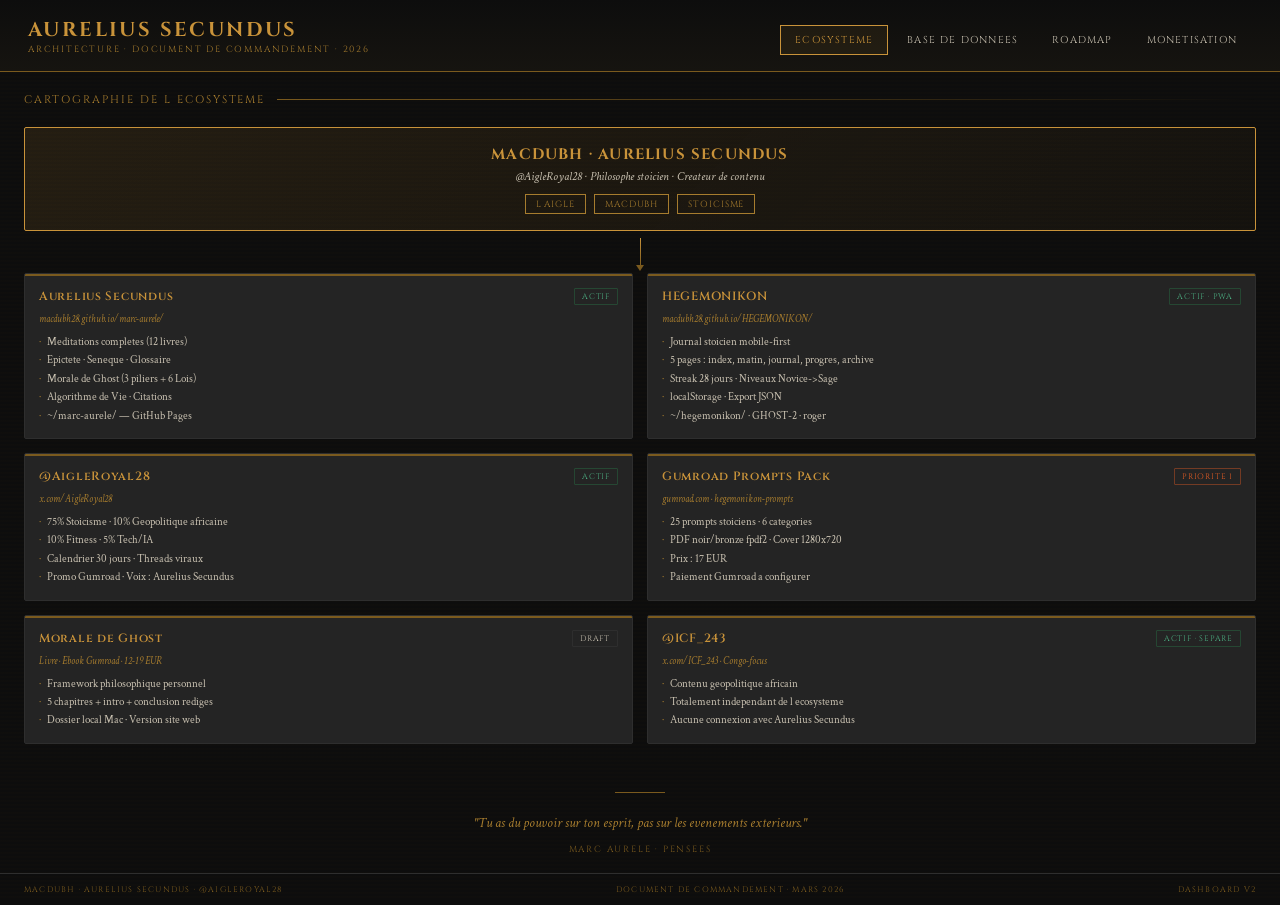
==== index.html @ f1ac0450 "init ash-and-steel v1.0" ====
<!DOCTYPE html>
<html lang="fr">
<head>
<meta charset="UTF-8">
<meta name="viewport" content="width=device-width, initial-scale=1.0">
<title>Aurelius Secundus — Dashboard</title>
<link rel="preconnect" href="https://fonts.googleapis.com">
<link href="https://fonts.googleapis.com/css2?family=Cinzel:wght@400;600;700&family=Crimson+Text:ital,wght@0,400;0,600;1,400&display=swap" rel="stylesheet">
<style>
*{box-sizing:border-box;margin:0;padding:0}
:root{
  --noir:#0D0D0D;--noir2:#1A1A1A;--gris:#242424;--gris2:#2E2E2E;
  --bronze:#C9933A;--bronze2:#A67C2E;--bronze3:#7A5A1E;
  --blanc:#F5F0E8;--blanc2:#C8C0B0;
}
html,body{min-height:100vh;background:var(--noir);color:var(--blanc);font-family:'Crimson Text',Georgia,serif;}
body::before{content:'';position:fixed;inset:0;background-image:repeating-linear-gradient(0deg,transparent,transparent 2px,rgba(201,147,58,0.015) 2px,rgba(201,147,58,0.015) 4px);pointer-events:none;z-index:0;}
.header{background:linear-gradient(180deg,#0D0D0D,#161410);border-bottom:1px solid var(--bronze3);padding:20px 28px 16px;display:flex;align-items:flex-end;justify-content:space-between;gap:16px;position:relative;z-index:1;flex-wrap:wrap;}
.logo-title{font-family:'Cinzel',serif;font-size:20px;font-weight:700;color:var(--bronze);letter-spacing:.12em;line-height:1;}
.logo-sub{font-family:'Cinzel',serif;font-size:9px;color:var(--bronze2);letter-spacing:.2em;text-transform:uppercase;margin-top:3px;}
.tabs{display:flex;gap:4px;align-items:flex-end;flex-wrap:wrap;}
.tab{font-family:'Cinzel',serif;font-size:10px;letter-spacing:.12em;color:var(--blanc2);background:none;border:1px solid transparent;padding:7px 14px;cursor:pointer;transition:all .2s;text-transform:uppercase;}
.tab:hover{color:var(--bronze);border-color:var(--bronze3);}
.tab.active{color:var(--bronze);border-color:var(--bronze);background:rgba(201,147,58,.08);}
.main{padding:20px 24px;position:relative;z-index:1;}
.section-title{font-family:'Cinzel',serif;font-size:11px;letter-spacing:.18em;color:var(--bronze2);text-transform:uppercase;margin-bottom:20px;display:flex;align-items:center;gap:12px;}
.section-title::after{content:'';flex:1;height:1px;background:linear-gradient(90deg,var(--bronze3),transparent);}
.platform-card{background:var(--gris);border:1px solid var(--gris2);border-radius:2px;padding:14px;cursor:pointer;transition:all .25s;position:relative;overflow:hidden;}
.platform-card::before{content:'';position:absolute;top:0;left:0;right:0;height:2px;background:var(--bronze3);transition:background .25s;}
.platform-card:hover{border-color:var(--bronze2);}
.platform-card:hover::before,.platform-card.active::before{background:var(--bronze);}
.platform-card.active{border-color:var(--bronze);background:rgba(201,147,58,.08);}
.platform-name{font-family:'Cinzel',serif;font-size:12px;font-weight:600;color:var(--bronze);letter-spacing:.06em;}
.platform-url{font-size:10px;color:var(--bronze2);font-style:italic;margin:5px 0 9px;word-break:break-all;}
.platform-header{display:flex;justify-content:space-between;align-items:flex-start;margin-bottom:8px;}
.platform-items{list-style:none;display:flex;flex-direction:column;gap:3px;}
.platform-items li{font-size:11px;color:var(--blanc2);display:flex;align-items:flex-start;gap:6px;line-height:1.4;}
.platform-items li::before{content:'·';color:var(--bronze2);flex-shrink:0;}
.badge{font-family:'Cinzel',serif;font-size:8px;letter-spacing:.1em;padding:2px 7px;text-transform:uppercase;border-radius:1px;white-space:nowrap;}
.badge-actif{color:#4CAF82;border:1px solid rgba(42,122,74,.4);}
.badge-cours{color:var(--bronze);border:1px solid var(--bronze3);}
.badge-draft{color:var(--blanc2);border:1px solid var(--gris2);}
.badge-prio{color:#E85D24;border:1px solid rgba(232,93,36,.4);}
.detail-panel{margin-top:16px;background:var(--gris);border:1px solid var(--bronze3);border-radius:2px;padding:18px;display:none;animation:fadeIn .3s ease;}
.detail-panel.visible{display:block;}
@keyframes fadeIn{from{opacity:0;transform:translateY(6px)}to{opacity:1;transform:translateY(0)}}
.detail-title{font-family:'Cinzel',serif;font-size:13px;font-weight:600;color:var(--bronze);margin-bottom:12px;letter-spacing:.06em;}
.detail-grid{display:grid;grid-template-columns:1fr 1fr;gap:14px;}
.detail-label{font-family:'Cinzel',serif;font-size:8px;letter-spacing:.15em;color:var(--bronze2);text-transform:uppercase;margin-bottom:5px;}
.detail-value{font-size:12px;color:var(--blanc);line-height:1.6;}
.detail-tag{display:inline-block;font-size:10px;color:var(--bronze2);border:1px solid var(--bronze3);padding:2px 7px;margin:2px 2px 2px 0;font-family:'Cinzel',serif;letter-spacing:.05em;}
.todo-item{display:flex;gap:8px;font-size:11px;color:var(--blanc2);padding:5px 0;border-bottom:1px solid rgba(201,147,58,.1);align-items:flex-start;}
.todo-dot{width:6px;height:6px;border-radius:50%;background:var(--bronze3);flex-shrink:0;margin-top:3px;}
.todo-dot.high{background:var(--bronze);}
.todo-dot.urgent{background:#E85D24;}
.identity-block{background:linear-gradient(135deg,rgba(201,147,58,.12),rgba(201,147,58,.04));border:1px solid var(--bronze);border-radius:2px;padding:16px 20px;text-align:center;cursor:pointer;transition:all .3s;}
.identity-block:hover{background:rgba(201,147,58,.18);}
.identity-block.active{background:rgba(201,147,58,.18);}
.identity-title{font-family:'Cinzel',serif;font-size:15px;font-weight:700;color:var(--bronze);letter-spacing:.08em;}
.identity-sub{font-size:12px;color:var(--blanc2);margin-top:4px;font-style:italic;}
.identity-pills{display:flex;justify-content:center;gap:8px;margin-top:10px;flex-wrap:wrap;}
.pill{font-family:'Cinzel',serif;font-size:9px;letter-spacing:.1em;padding:3px 10px;border:1px solid var(--bronze2);color:var(--bronze2);text-transform:uppercase;}
.connector-v{display:flex;justify-content:center;padding:7px 0;}
.connector-line{width:1px;height:28px;background:linear-gradient(180deg,var(--bronze),var(--bronze3));position:relative;}
.connector-line::after{content:'';position:absolute;bottom:-5px;left:-4px;border-left:4px solid transparent;border-right:4px solid transparent;border-top:6px solid var(--bronze3);}
.piliers-grid{display:grid;grid-template-columns:1fr 1fr 1fr;gap:10px;margin-top:12px;}
.pilier-card{background:rgba(201,147,58,.06);border:1px solid var(--bronze3);border-radius:2px;padding:10px;text-align:center;}
.pilier-name{font-family:'Cinzel',serif;font-size:11px;font-weight:600;color:var(--bronze);letter-spacing:.1em;}
.pilier-desc{font-size:10px;color:var(--blanc2);font-style:italic;margin-top:4px;line-height:1.4;}
.grid-2{display:grid;grid-template-columns:1fr 1fr;gap:14px;}
.grid-3{display:grid;grid-template-columns:1fr 1fr 1fr;gap:12px;}
@media(max-width:640px){.grid-2,.grid-3,.detail-grid,.piliers-grid{grid-template-columns:1fr;} .tabs{gap:2px;} .tab{font-size:9px;padding:5px 10px;}}
.db-stats{display:grid;grid-template-columns:repeat(4,1fr);gap:10px;margin-bottom:20px;}
.db-stat{background:var(--gris);border:1px solid var(--gris2);border-top:2px solid var(--bronze3);padding:12px 14px;text-align:center;transition:all .2s;}
.db-stat:hover{border-top-color:var(--bronze);}
.db-stat-value{font-family:'Cinzel',serif;font-size:24px;font-weight:700;color:var(--bronze);line-height:1;}
.db-stat-label{font-family:'Cinzel',serif;font-size:9px;letter-spacing:.15em;color:var(--blanc2);text-transform:uppercase;margin-top:5px;}
@media(max-width:640px){.db-stats{grid-template-columns:repeat(2,1fr);}}
.db-table-wrap{border:1px solid var(--gris2);border-radius:2px;overflow:hidden;}
.db-search-bar{padding:10px 14px;background:var(--gris2);border-bottom:1px solid var(--gris2);display:flex;gap:8px;align-items:center;flex-wrap:wrap;}
.db-search-bar input{background:var(--gris);border:1px solid var(--bronze3);color:var(--blanc);padding:6px 10px;font-family:'Crimson Text',serif;font-size:13px;outline:none;flex:1;min-width:150px;}
.db-search-bar input:focus{border-color:var(--bronze);}
.filter-btn{background:none;border:1px solid var(--gris2);color:var(--blanc2);padding:5px 10px;font-family:'Cinzel',serif;font-size:9px;letter-spacing:.1em;text-transform:uppercase;cursor:pointer;transition:all .2s;}
.filter-btn:hover,.filter-btn.active{border-color:var(--bronze);color:var(--bronze);background:rgba(201,147,58,.08);}
.db-scroll{overflow-x:auto;}
table.db-table{width:100%;border-collapse:collapse;font-size:12px;min-width:560px;}
table.db-table thead th{font-family:'Cinzel',serif;font-size:9px;letter-spacing:.12em;color:var(--bronze2);text-transform:uppercase;padding:9px 14px;background:var(--noir2);border-bottom:1px solid var(--bronze3);text-align:left;white-space:nowrap;}
table.db-table tbody tr{border-bottom:1px solid rgba(201,147,58,.08);transition:background .15s;cursor:pointer;}
table.db-table tbody tr:hover{background:rgba(201,147,58,.05);}
table.db-table tbody td{padding:10px 14px;color:var(--blanc2);vertical-align:middle;line-height:1.4;}
table.db-table tbody td:first-child{color:var(--blanc);font-family:'Cinzel',serif;font-size:11px;letter-spacing:.04em;}
.prog-bar-wrap{background:var(--gris2);height:3px;border-radius:2px;width:70px;display:inline-block;vertical-align:middle;margin-right:5px;}
.prog-bar{height:100%;background:var(--bronze);border-radius:2px;}
.roadmap-phase{display:grid;grid-template-columns:110px 1fr;gap:0;position:relative;}
.roadmap-phase::before{content:'';position:absolute;left:109px;top:28px;bottom:0;width:1px;background:linear-gradient(180deg,var(--bronze2),var(--bronze3),transparent);}
.roadmap-phase:last-child::before{display:none;}
.roadmap-phase-label{padding:24px 16px 24px 0;text-align:right;}
.roadmap-phase-name{font-family:'Cinzel',serif;font-size:10px;letter-spacing:.12em;color:var(--bronze);text-transform:uppercase;font-weight:600;}
.roadmap-phase-duration{font-size:10px;color:var(--blanc2);font-style:italic;margin-top:3px;}
.roadmap-phase-content{padding:18px 0 18px 28px;border-left:1px solid var(--bronze3);display:flex;flex-direction:column;gap:8px;}
.roadmap-item{background:var(--gris);border:1px solid var(--gris2);border-left:2px solid var(--bronze3);padding:9px 12px;transition:all .2s;cursor:default;position:relative;}
.roadmap-item::before{content:'';position:absolute;left:-7px;top:50%;transform:translateY(-50%);width:8px;height:8px;border-radius:50%;background:var(--bronze3);border:2px solid var(--noir);}
.roadmap-item:hover{border-left-color:var(--bronze);background:rgba(201,147,58,.06);}
.roadmap-item:hover::before{background:var(--bronze);}
.roadmap-item-name{font-family:'Cinzel',serif;font-size:11px;letter-spacing:.04em;color:var(--blanc);margin-bottom:3px;}
.roadmap-item-desc{font-size:11px;color:var(--blanc2);font-style:italic;line-height:1.4;}
.monet-card{background:var(--gris);border:1px solid var(--gris2);border-radius:2px;overflow:hidden;transition:all .25s;margin-bottom:14px;}
.monet-card:hover{border-color:var(--bronze2);}
.monet-card-header{padding:12px 18px;background:var(--noir2);border-bottom:1px solid var(--gris2);display:flex;justify-content:space-between;align-items:center;}
.monet-card-title{font-family:'Cinzel',serif;font-size:12px;font-weight:600;color:var(--bronze);letter-spacing:.06em;}
.monet-card-rank{font-family:'Cinzel',serif;font-size:18px;font-weight:700;color:var(--bronze3);}
.monet-card-body{padding:14px 18px;display:grid;grid-template-columns:1fr 1fr;gap:14px;}
.monet-k{font-family:'Cinzel',serif;font-size:8px;letter-spacing:.15em;color:var(--bronze2);text-transform:uppercase;margin-bottom:3px;}
.monet-v{font-size:12px;color:var(--blanc);line-height:1.5;}
.monet-v.price{font-family:'Cinzel',serif;font-size:17px;font-weight:700;color:var(--bronze);}
@media(max-width:640px){.monet-card-body{grid-template-columns:1fr;}}
.as-quote{text-align:center;padding:28px 32px 18px;position:relative;z-index:1;}
.as-quote::before{content:'';display:block;width:50px;height:1px;background:var(--bronze3);margin:0 auto 18px;}
.quote-text{font-family:'Crimson Text',serif;font-size:14px;font-style:italic;color:var(--bronze2);line-height:1.8;}
.quote-author{font-family:'Cinzel',serif;font-size:9px;letter-spacing:.2em;color:var(--bronze3);text-transform:uppercase;margin-top:7px;}
.footer{border-top:1px solid var(--gris2);padding:10px 24px;display:flex;justify-content:space-between;align-items:center;position:relative;z-index:1;flex-wrap:wrap;gap:8px;}
.footer-text{font-family:'Cinzel',serif;font-size:8px;letter-spacing:.15em;color:var(--bronze3);text-transform:uppercase;}
.tab-content{display:none;}
.tab-content.active{display:block;}
</style>
</head>
<body>

<div class="header">
  <div>
    <div class="logo-title">AURELIUS SECUNDUS</div>
    <div class="logo-sub">Architecture · Document de Commandement · 2026</div>
  </div>
  <div class="tabs">
    <button class="tab active" onclick="showTab('arch',this)">Ecosysteme</button>
    <button class="tab" onclick="showTab('db',this)">Base de donnees</button>
    <button class="tab" onclick="showTab('roadmap',this)">Roadmap</button>
    <button class="tab" onclick="showTab('monetisation',this)">Monetisation</button>
  </div>
</div>

<div class="main">

<!-- TAB ECOSYSTEME -->
<div id="tab-arch" class="tab-content active">
  <div class="section-title">Cartographie de l ecosysteme</div>

  <div class="identity-block" id="id-bloc" onclick="toggleDetail('identity',this)">
    <div class="identity-title">MACDUBH · AURELIUS SECUNDUS</div>
    <div class="identity-sub">@AigleRoyal28 · Philosophe stoicien · Createur de contenu</div>
    <div class="identity-pills">
      <span class="pill">L Aigle</span>
      <span class="pill">Macdubh</span>
      <span class="pill">Stoicisme</span>
    </div>
  </div>

  <div id="detail-identity" class="detail-panel">
    <div class="detail-title">Morale de Ghost — Les 3 Piliers</div>
    <div class="piliers-grid">
      <div class="pilier-card"><div class="pilier-name">L Aigle</div><div class="pilier-desc">Perspective elevee — voir au-dela du chaos immediat</div></div>
      <div class="pilier-card"><div class="pilier-name">Macdubh</div><div class="pilier-desc">Fils du noir — force forgee dans l adversite</div></div>
      <div class="pilier-card"><div class="pilier-name">Stoicisme</div><div class="pilier-desc">Discipline interieure — dichotomie du controle</div></div>
    </div>
    <div style="margin-top:12px;display:flex;gap:8px;flex-wrap:wrap;align-items:center;">
      <span class="detail-label" style="margin:0;">Identite visuelle :</span>
      <span class="detail-tag">#0D0D0D Noir</span><span class="detail-tag">#C9933A Bronze</span><span class="detail-tag">Cinzel + Crimson Text</span>
    </div>
  </div>

  <div class="connector-v"><div class="connector-line"></div></div>

  <div class="grid-2" style="margin-bottom:14px;">
    <div class="platform-card" id="plat-aurelius" onclick="toggleDetail('aurelius',this)">
      <div class="platform-header"><div class="platform-name">Aurelius Secundus</div><span class="badge badge-actif">Actif</span></div>
      <div class="platform-url">macdubh28.github.io/marc-aurele/</div>
      <ul class="platform-items">
        <li>Meditations completes (12 livres)</li>
        <li>Epictete · Seneque · Glossaire</li>
        <li>Morale de Ghost (3 piliers + 6 Lois)</li>
        <li>Algorithme de Vie · Citations</li>
        <li>~/marc-aurele/ — GitHub Pages</li>
      </ul>
    </div>
    <div class="platform-card" id="plat-hegemonikon" onclick="toggleDetail('hegemonikon',this)">
      <div class="platform-header"><div class="platform-name">HEGEMONIKON</div><span class="badge badge-actif">Actif · PWA</span></div>
      <div class="platform-url">macdubh28.github.io/HEGEMONIKON/</div>
      <ul class="platform-items">
        <li>Journal stoicien mobile-first</li>
        <li>5 pages : index, matin, journal, progres, archive</li>
        <li>Streak 28 jours · Niveaux Novice->Sage</li>
        <li>localStorage · Export JSON</li>
        <li>~/hegemonikon/ · GHOST-2 · roger</li>
      </ul>
    </div>
    <div class="platform-card" id="plat-x" onclick="toggleDetail('x',this)">
      <div class="platform-header"><div class="platform-name">@AigleRoyal28</div><span class="badge badge-actif">Actif</span></div>
      <div class="platform-url">x.com/AigleRoyal28</div>
      <ul class="platform-items">
        <li>75% Stoicisme · 10% Geopolitique africaine</li>
        <li>10% Fitness · 5% Tech/IA</li>
        <li>Calendrier 30 jours · Threads viraux</li>
        <li>Promo Gumroad · Voix : Aurelius Secundus</li>
      </ul>
    </div>
    <div class="platform-card" id="plat-gumroad" onclick="toggleDetail('gumroad',this)">
      <div class="platform-header"><div class="platform-name">Gumroad Prompts Pack</div><span class="badge badge-prio">PRIORITE 1</span></div>
      <div class="platform-url">gumroad.com · hegemonikon-prompts</div>
      <ul class="platform-items">
        <li>25 prompts stoiciens · 6 categories</li>
        <li>PDF noir/bronze fpdf2 · Cover 1280x720</li>
        <li>Prix : 17 EUR</li>
        <li>Paiement Gumroad a configurer</li>
      </ul>
    </div>
  </div>

  <div id="detail-aurelius" class="detail-panel">
    <div class="detail-title">Aurelius Secundus — Detail technique</div>
    <div class="detail-grid">
      <div><div class="detail-label">Stack</div><div class="detail-value">HTML · CSS · JS · GitHub Pages</div></div>
      <div><div class="detail-label">Repo local</div><div class="detail-value" style="font-family:monospace;font-size:11px;">~/marc-aurele/</div></div>
      <div><div class="detail-label">Polices</div><div class="detail-value">Cinzel + Crimson Text + Montserrat</div></div>
      <div><div class="detail-label">Contrainte</div><div class="detail-value">Aucune reference a @ICF_243</div></div>
      <div style="grid-column:1/-1"><div class="detail-label">Format cards</div><div class="detail-value" style="font-family:monospace;font-size:11px;">div.card > p.quote + p.author + p.source</div></div>
      <div style="grid-column:1/-1"><div class="detail-label">TODO</div>
        <div class="todo-item"><div class="todo-dot high"></div><span>Interconnexion navigation avec HEGEMONIKON</span></div>
        <div class="todo-item"><div class="todo-dot"></div><span>Nouvelles sections philosophiques</span></div>
      </div>
    </div>
  </div>

  <div id="detail-hegemonikon" class="detail-panel">
    <div class="detail-title">HEGEMONIKON — Detail technique</div>
    <div class="detail-grid">
      <div><div class="detail-label">Machine</div><div class="detail-value" style="font-family:monospace;font-size:11px;">GHOST-2 · roger · ~/hegemonikon/</div></div>
      <div><div class="detail-label">Deploy</div><div class="detail-value" style="font-family:monospace;font-size:10px;">heredoc → /tmp/ → python3 → Downloads → git push</div></div>
      <div style="grid-column:1/-1"><div class="detail-label">Issues</div>
        <div class="todo-item"><div class="todo-dot urgent"></div><span>Grec to hegemonikon — Cinzel mappe Latin — PNG/SVG via Pillow</span></div>
        <div class="todo-item"><div class="todo-dot high"></div><span>PWA complete (manifest.json + service worker)</span></div>
        <div class="todo-item"><div class="todo-dot high"></div><span>Interconnexion HEGEMONIKON - Aurelius Secundus</span></div>
        <div class="todo-item"><div class="todo-dot"></div><span>HEAD.lock : rm -f ~/hegemonikon/.git/HEAD.lock</span></div>
      </div>
    </div>
  </div>

  <div id="detail-x" class="detail-panel">
    <div class="detail-title">@AigleRoyal28 — Strategie editoriale</div>
    <div class="detail-grid">
      <div><div class="detail-label">Palette X</div><span class="detail-tag">#1A1A1A</span><span class="detail-tag">#F5F5F5</span><span class="detail-tag">#D4AF37</span></div>
      <div><div class="detail-label">Livrables</div><div class="detail-value">Calendrier 30j · Threads · Strategie</div></div>
      <div style="grid-column:1/-1"><div class="detail-label">Note</div><div class="detail-value">@ICF_243 reste totalement separe de cet ecosysteme stoicien.</div></div>
    </div>
  </div>

  <div id="detail-gumroad" class="detail-panel">
    <div class="detail-title">Prompts Pack — 25 prompts · 6 categories</div>
    <div class="detail-grid">
      <div><div class="detail-label">Categories</div>
        <span class="detail-tag">Rituel du Matin</span><span class="detail-tag">Examen du Soir</span><span class="detail-tag">Morale de Ghost</span><span class="detail-tag">Reflexion</span><span class="detail-tag">Productivite</span><span class="detail-tag">Corps</span>
      </div>
      <div><div class="detail-label">Livrables</div><div class="detail-value">PDF noir/bronze · Cover 1280x720 · Thumbnail 600x600</div></div>
      <div style="grid-column:1/-1"><div class="detail-label">Actions urgentes</div>
        <div class="todo-item"><div class="todo-dot urgent"></div><span>Configurer paiement Gumroad (virement bancaire)</span></div>
        <div class="todo-item"><div class="todo-dot high"></div><span>Thread de lancement @AigleRoyal28</span></div>
      </div>
    </div>
  </div>

  <div class="grid-2">
    <div class="platform-card" id="plat-ghost" onclick="toggleDetail('ghost',this)">
      <div class="platform-header"><div class="platform-name">Morale de Ghost</div><span class="badge badge-draft">Draft</span></div>
      <div class="platform-url">Livre · Ebook Gumroad · 12-19 EUR</div>
      <ul class="platform-items">
        <li>Framework philosophique personnel</li>
        <li>5 chapitres + intro + conclusion rediges</li>
        <li>Dossier local Mac · Version site web</li>
      </ul>
    </div>
    <div class="platform-card" id="plat-icf" onclick="toggleDetail('icf',this)">
      <div class="platform-header"><div class="platform-name">@ICF_243</div><span class="badge badge-actif">Actif · Separe</span></div>
      <div class="platform-url">x.com/ICF_243 · Congo-focus</div>
      <ul class="platform-items">
        <li>Contenu geopolitique africain</li>
        <li>Totalement independant de l ecosysteme</li>
        <li>Aucune connexion avec Aurelius Secundus</li>
      </ul>
    </div>
  </div>

  <div id="detail-ghost" class="detail-panel">
    <div class="detail-title">Morale de Ghost — Livre</div>
    <div class="detail-grid">
      <div><div class="detail-label">Structure</div><div class="detail-value">Introduction · 5 chapitres · Table des matieres · Conclusion</div></div>
      <div><div class="detail-label">Prochaine etape</div><div class="detail-value">Finalisation + publication PDF Gumroad · 30-50 pages</div></div>
    </div>
  </div>
  <div id="detail-icf" class="detail-panel">
    <div class="detail-title">@ICF_243 — Perimetre</div>
    <div class="detail-value" style="padding:8px 0;">Plateforme Congo-focused, geree separement. Aucune reference croisee avec l ecosysteme Aurelius Secundus.</div>
  </div>
</div>

<!-- TAB BASE DE DONNEES -->
<div id="tab-db" class="tab-content">
  <div class="section-title">Base de donnees — Reference des projets</div>
  <div class="db-stats">
    <div class="db-stat"><div class="db-stat-value">6</div><div class="db-stat-label">Projets</div></div>
    <div class="db-stat"><div class="db-stat-value">4</div><div class="db-stat-label">Actifs</div></div>
    <div class="db-stat"><div class="db-stat-value">17EUR</div><div class="db-stat-label">1er produit</div></div>
    <div class="db-stat"><div class="db-stat-value">25</div><div class="db-stat-label">Prompts</div></div>
  </div>
  <div class="db-table-wrap">
    <div class="db-search-bar">
      <input type="text" id="db-search" placeholder="Rechercher..." oninput="filterDB(this.value)">
      <button class="filter-btn active" onclick="filterByStatus('all',this)">Tous</button>
      <button class="filter-btn" onclick="filterByStatus('actif',this)">Actifs</button>
      <button class="filter-btn" onclick="filterByStatus('cours',this)">En cours</button>
      <button class="filter-btn" onclick="filterByStatus('draft',this)">Drafts</button>
    </div>
    <div class="db-scroll">
      <table class="db-table"><thead><tr>
        <th>Projet</th><th>Statut</th><th>Priorite</th><th>Repo / Path</th><th>Progression</th><th>Next action</th>
      </tr></thead><tbody id="db-body"></tbody></table>
    </div>
  </div>
  <div style="margin-top:18px;">
    <div class="section-title">Stack and Outils partages</div>
    <div class="grid-3">
      <div class="platform-card" style="cursor:default;">
        <div class="platform-name" style="font-size:11px;margin-bottom:9px;">Deploiement</div>
        <ul class="platform-items"><li>GitHub Pages (macdubh28)</li><li>Python heredoc base64</li><li>git push depuis Mac</li><li>Jamais inline -c (zsh)</li></ul>
      </div>
      <div class="platform-card" style="cursor:default;">
        <div class="platform-name" style="font-size:11px;margin-bottom:9px;">Generation PDF</div>
        <ul class="platform-items"><li>fpdf2 (Prompts Pack)</li><li>reportlab (Architecture)</li><li>pdf2image + poppler</li><li>Palette noir/bronze</li></ul>
      </div>
      <div class="platform-card" style="cursor:default;">
        <div class="platform-name" style="font-size:11px;margin-bottom:9px;">Identite globale</div>
        <ul class="platform-items"><li>Noir #0D0D0D · Bronze #C9933A</li><li>Cinzel + Crimson Text</li><li>Mobile-first · PWA</li><li>Aigle comme embleme</li></ul>
      </div>
    </div>
  </div>
</div>

<!-- TAB ROADMAP -->
<div id="tab-roadmap" class="tab-content">
  <div class="section-title">Roadmap 2026</div>
  <div class="roadmap-phase">
    <div class="roadmap-phase-label"><div class="roadmap-phase-name">Court terme</div><div class="roadmap-phase-duration">1-4 semaines</div></div>
    <div class="roadmap-phase-content">
      <div class="roadmap-item"><div class="roadmap-item-name">Configurer paiement Gumroad</div><div class="roadmap-item-desc">Virement bancaire · Debloque les revenus du Prompts Pack</div></div>
      <div class="roadmap-item"><div class="roadmap-item-name">Thread de lancement @AigleRoyal28</div><div class="roadmap-item-desc">Promouvoir le Prompts Pack · Premier euro encaisse</div></div>
      <div class="roadmap-item"><div class="roadmap-item-name">Strategie promo X</div><div class="roadmap-item-desc">Sequence de posts · Creer l urgence · Appel a l action</div></div>
    </div>
  </div>
  <div class="roadmap-phase">
    <div class="roadmap-phase-label"><div class="roadmap-phase-name">Moyen terme</div><div class="roadmap-phase-duration">1-3 mois</div></div>
    <div class="roadmap-phase-content">
      <div class="roadmap-item"><div class="roadmap-item-name">PWA HEGEMONIKON complete</div><div class="roadmap-item-desc">manifest.json + service worker · Offline · Notifications</div></div>
      <div class="roadmap-item"><div class="roadmap-item-name">Interconnexion plateformes</div><div class="roadmap-item-desc">Navigation croisee HEGEMONIKON - Aurelius Secundus</div></div>
      <div class="roadmap-item"><div class="roadmap-item-name">Corriger rendu grec</div><div class="roadmap-item-desc">PNG/SVG via Pillow + Times New Roman</div></div>
      <div class="roadmap-item"><div class="roadmap-item-name">Ebook Morale de Ghost</div><div class="roadmap-item-desc">Finaliser · PDF Gumroad · 30-50 pages · 12-19 EUR</div></div>
    </div>
  </div>
  <div class="roadmap-phase">
    <div class="roadmap-phase-label"><div class="roadmap-phase-name">Long terme</div><div class="roadmap-phase-duration">3-6 mois</div></div>
    <div class="roadmap-phase-content">
      <div class="roadmap-item"><div class="roadmap-item-name">HEGEMONIKON Premium</div><div class="roadmap-item-desc">Sync cloud · Fonctions avancees · Tier payant</div></div>
      <div class="roadmap-item"><div class="roadmap-item-name">X Monetization @AigleRoyal28</div><div class="roadmap-item-desc">Seuils X Premium atteints · Abonnements · Tips</div></div>
      <div class="roadmap-item"><div class="roadmap-item-name">Enrichir Aurelius Secundus</div><div class="roadmap-item-desc">Nouvelles sections · Contenu philosophique avance</div></div>
      <div class="roadmap-item"><div class="roadmap-item-name">Dashboard v2</div><div class="roadmap-item-desc">Mise a jour de ce document de commandement</div></div>
    </div>
  </div>
</div>

<!-- TAB MONETISATION -->
<div id="tab-monetisation" class="tab-content">
  <div class="section-title">Roadmap de monetisation</div>
  <div class="monet-card">
    <div class="monet-card-header"><div class="monet-card-title">Prompts Pack Gumroad</div><div class="monet-card-rank">01</div></div>
    <div class="monet-card-body">
      <div><div class="monet-k">Statut</div><span class="badge badge-prio">PRIORITE 1</span></div>
      <div><div class="monet-k">Prix</div><div class="monet-v price">17 EUR</div></div>
      <div><div class="monet-k">Produit</div><div class="monet-v">25 prompts · 6 categories · PDF noir/bronze</div></div>
      <div><div class="monet-k">Promo</div><div class="monet-v">@AigleRoyal28 · Thread de lancement</div></div>
      <div style="grid-column:1/-1"><div class="monet-k">Bloquant</div><div class="monet-v" style="color:#E85D24;">Paiement Gumroad a configurer (virement bancaire)</div></div>
    </div>
  </div>
  <div class="monet-card">
    <div class="monet-card-header"><div class="monet-card-title">Morale de Ghost — Ebook</div><div class="monet-card-rank">02</div></div>
    <div class="monet-card-body">
      <div><div class="monet-k">Statut</div><span class="badge badge-draft">Draft</span></div>
      <div><div class="monet-k">Prix cible</div><div class="monet-v price">12-19 EUR</div></div>
      <div><div class="monet-k">Contenu</div><div class="monet-v">30-50 pages · 3 piliers · 5 chapitres rediges</div></div>
      <div><div class="monet-k">Next</div><div class="monet-v">Finaliser + PDF Gumroad + promo X</div></div>
    </div>
  </div>
  <div class="monet-card">
    <div class="monet-card-header"><div class="monet-card-title">X Monetization @AigleRoyal28</div><div class="monet-card-rank">03</div></div>
    <div class="monet-card-body">
      <div><div class="monet-k">Statut</div><span class="badge badge-cours">En construction</span></div>
      <div><div class="monet-k">Modele</div><div class="monet-v">Abonnements · Tips · Promo produits</div></div>
      <div><div class="monet-k">Contenu</div><div class="monet-v">75% Stoicisme · Calendrier 30j · Threads viraux</div></div>
      <div><div class="monet-k">Objectif</div><div class="monet-v">Atteindre seuils X Premium</div></div>
    </div>
  </div>
  <div class="monet-card">
    <div class="monet-card-header"><div class="monet-card-title">HEGEMONIKON Premium</div><div class="monet-card-rank">04</div></div>
    <div class="monet-card-body">
      <div><div class="monet-k">Statut</div><span class="badge badge-draft">Long terme</span></div>
      <div><div class="monet-k">Concept</div><div class="monet-v">PWA premium · Sync cloud · Stats avancees</div></div>
      <div><div class="monet-k">Prerequis</div><div class="monet-v">PWA complete + base utilisateurs X</div></div>
      <div><div class="monet-k">Potentiel</div><div class="monet-v">Abonnement mensuel · Recurrent</div></div>
    </div>
  </div>
</div>

</div><!-- /main -->

<div class="as-quote">
  <div class="quote-text">"Tu as du pouvoir sur ton esprit, pas sur les evenements exterieurs."</div>
  <div class="quote-author">Marc Aurele · Pensees</div>
</div>
<div class="footer">
  <div class="footer-text">Macdubh · Aurelius Secundus · @AigleRoyal28</div>
  <div class="footer-text">Document de Commandement · Mars 2026</div>
  <div class="footer-text">Dashboard V2</div>
</div>

<script>
const DB=[
  {name:'Aurelius Secundus',statut:'Actif',sb:'badge-actif',prio:'Maintenance',pb:'badge-cours',repo:'~/marc-aurele/',prog:85,next:'Interconnexion + enrichissement'},
  {name:'HEGEMONIKON',statut:'Actif',sb:'badge-actif',prio:'PWA + interconnexion',pb:'badge-cours',repo:'~/hegemonikon/ · GHOST-2',prog:70,next:'PWA + grec + navigation croisee'},
  {name:'Prompts Pack Gumroad',statut:'En cours',sb:'badge-cours',prio:'PRIORITE 1',pb:'badge-prio',repo:'gumroad · hegemonikon-prompts',prog:80,next:'Configurer paiement Gumroad'},
  {name:'@AigleRoyal28',statut:'Actif',sb:'badge-actif',prio:'Monetisation X',pb:'badge-cours',repo:'x.com/AigleRoyal28',prog:60,next:'Thread lancement · Croissance'},
  {name:'Morale de Ghost',statut:'Draft',sb:'badge-draft',prio:'Ebook Gumroad',pb:'badge-draft',repo:'Dossier local Mac',prog:40,next:'Finaliser + publier Gumroad'},
  {name:'@ICF_243',statut:'Actif Separe',sb:'badge-actif',prio:'Independant',pb:'badge-draft',repo:'x.com/ICF_243',prog:50,next:'Hors ecosysteme stoicien'}
];
let cf='all',cs='';
function renderDB(d){
  const b=document.getElementById('db-body');b.innerHTML='';
  d.forEach(r=>{
    const tr=document.createElement('tr');
    tr.innerHTML=`<td>${r.name}</td><td><span class="badge ${r.sb}">${r.statut}</span></td><td><span class="badge ${r.pb}">${r.prio}</span></td><td style="font-family:monospace;font-size:10px;color:var(--bronze2);">${r.repo}</td><td><div style="display:flex;align-items:center;gap:5px;"><div class="prog-bar-wrap"><div class="prog-bar" style="width:${r.prog}%"></div></div><span style="font-size:10px;color:var(--blanc2);">${r.prog}%</span></div></td><td style="font-size:11px;font-style:italic;">${r.next}</td>`;
    b.appendChild(tr);
  });
}
function filterDB(s){cs=s.toLowerCase();applyF();}
function filterByStatus(s,btn){cf=s;document.querySelectorAll('.filter-btn').forEach(b=>b.classList.remove('active'));btn.classList.add('active');applyF();}
function applyF(){
  let d=DB;
  if(cf!=='all')d=d.filter(r=>r.statut.toLowerCase().includes(cf)||r.prio.toLowerCase().includes(cf));
  if(cs)d=d.filter(r=>r.name.toLowerCase().includes(cs)||r.statut.toLowerCase().includes(cs)||r.repo.toLowerCase().includes(cs)||r.next.toLowerCase().includes(cs));
  renderDB(d);
}
function showTab(t,btn){
  document.querySelectorAll('.tab-content').forEach(x=>x.classList.remove('active'));
  document.getElementById('tab-'+t).classList.add('active');
  document.querySelectorAll('.tab').forEach(b=>b.classList.remove('active'));
  btn.classList.add('active');
}
function toggleDetail(id,srcEl){
  const el=document.getElementById('detail-'+id);
  if(!el)return;
  const vis=el.classList.contains('visible');
  document.querySelectorAll('.detail-panel').forEach(d=>d.classList.remove('visible'));
  document.querySelectorAll('.platform-card,.identity-block').forEach(p=>p.classList.remove('active'));
  if(!vis){el.classList.add('visible');if(srcEl)srcEl.classList.add('active');}
}
renderDB(DB);
</script>
</body>
</html>
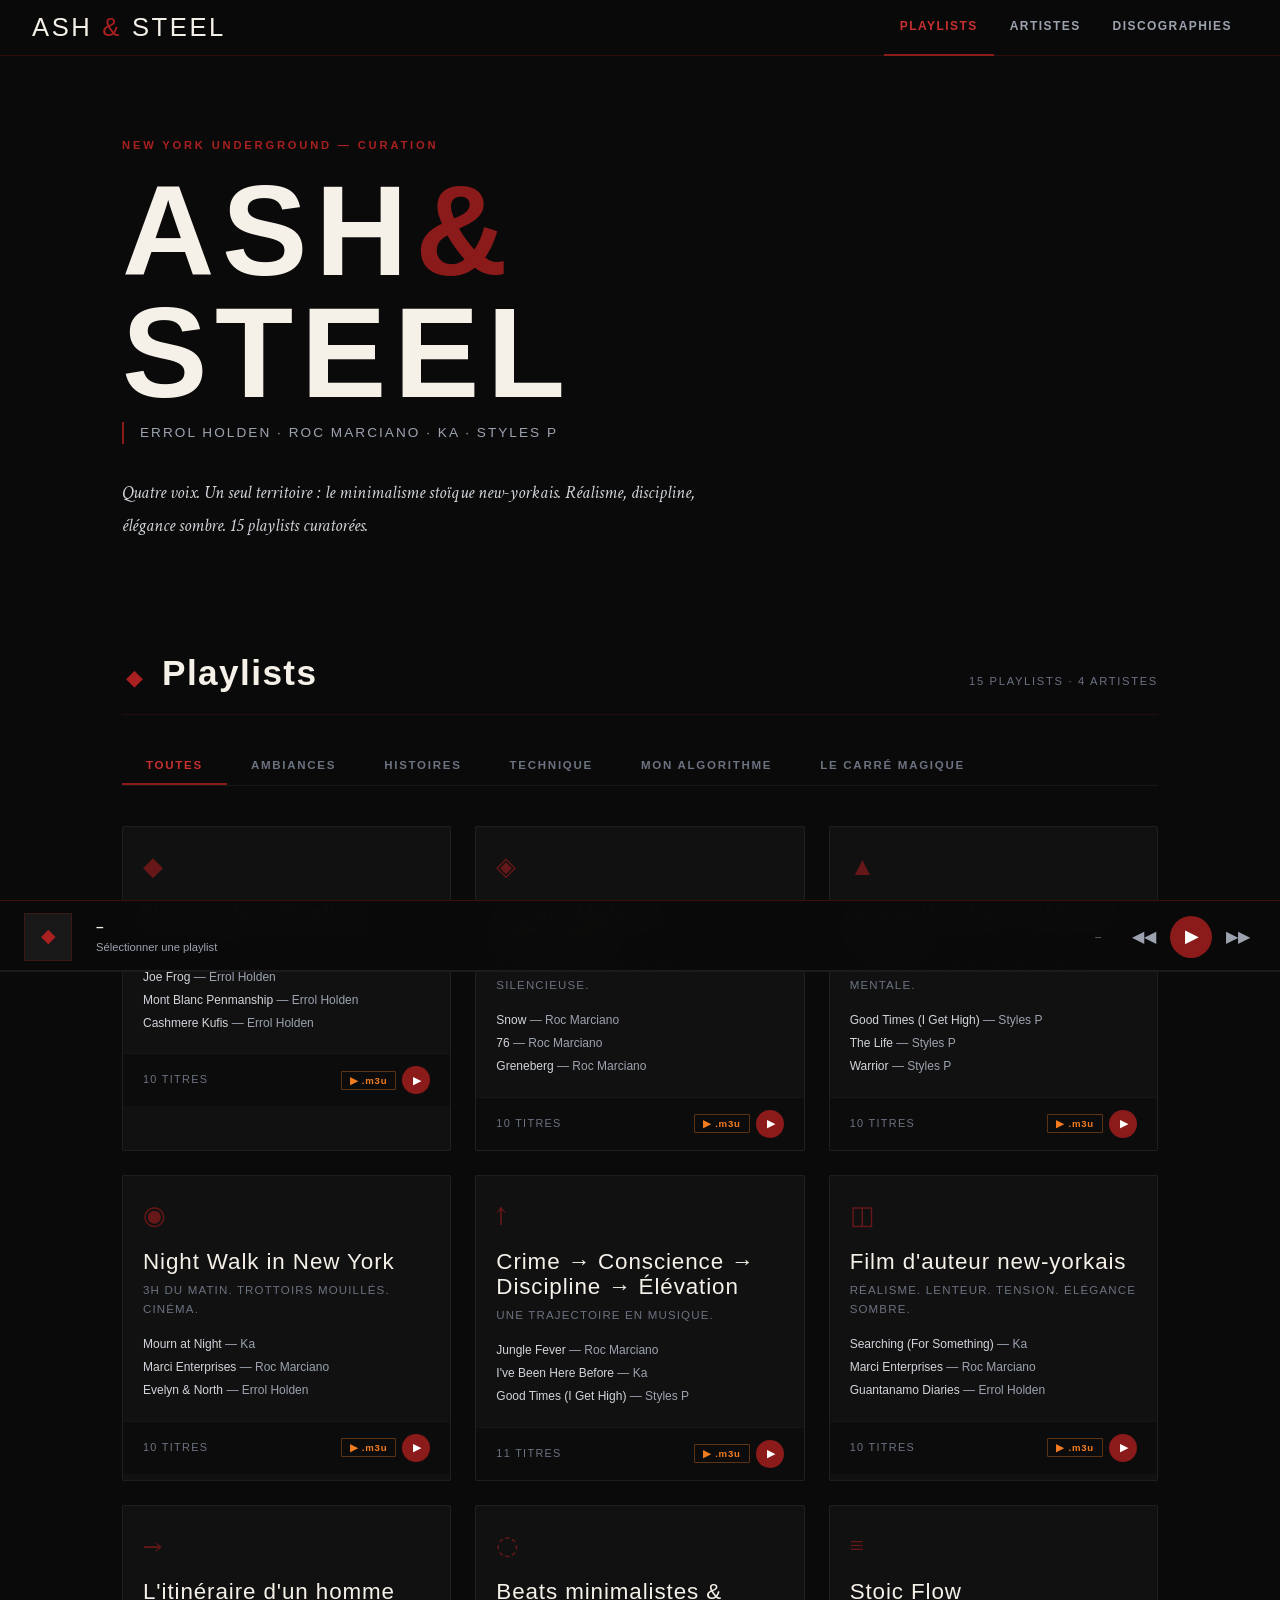
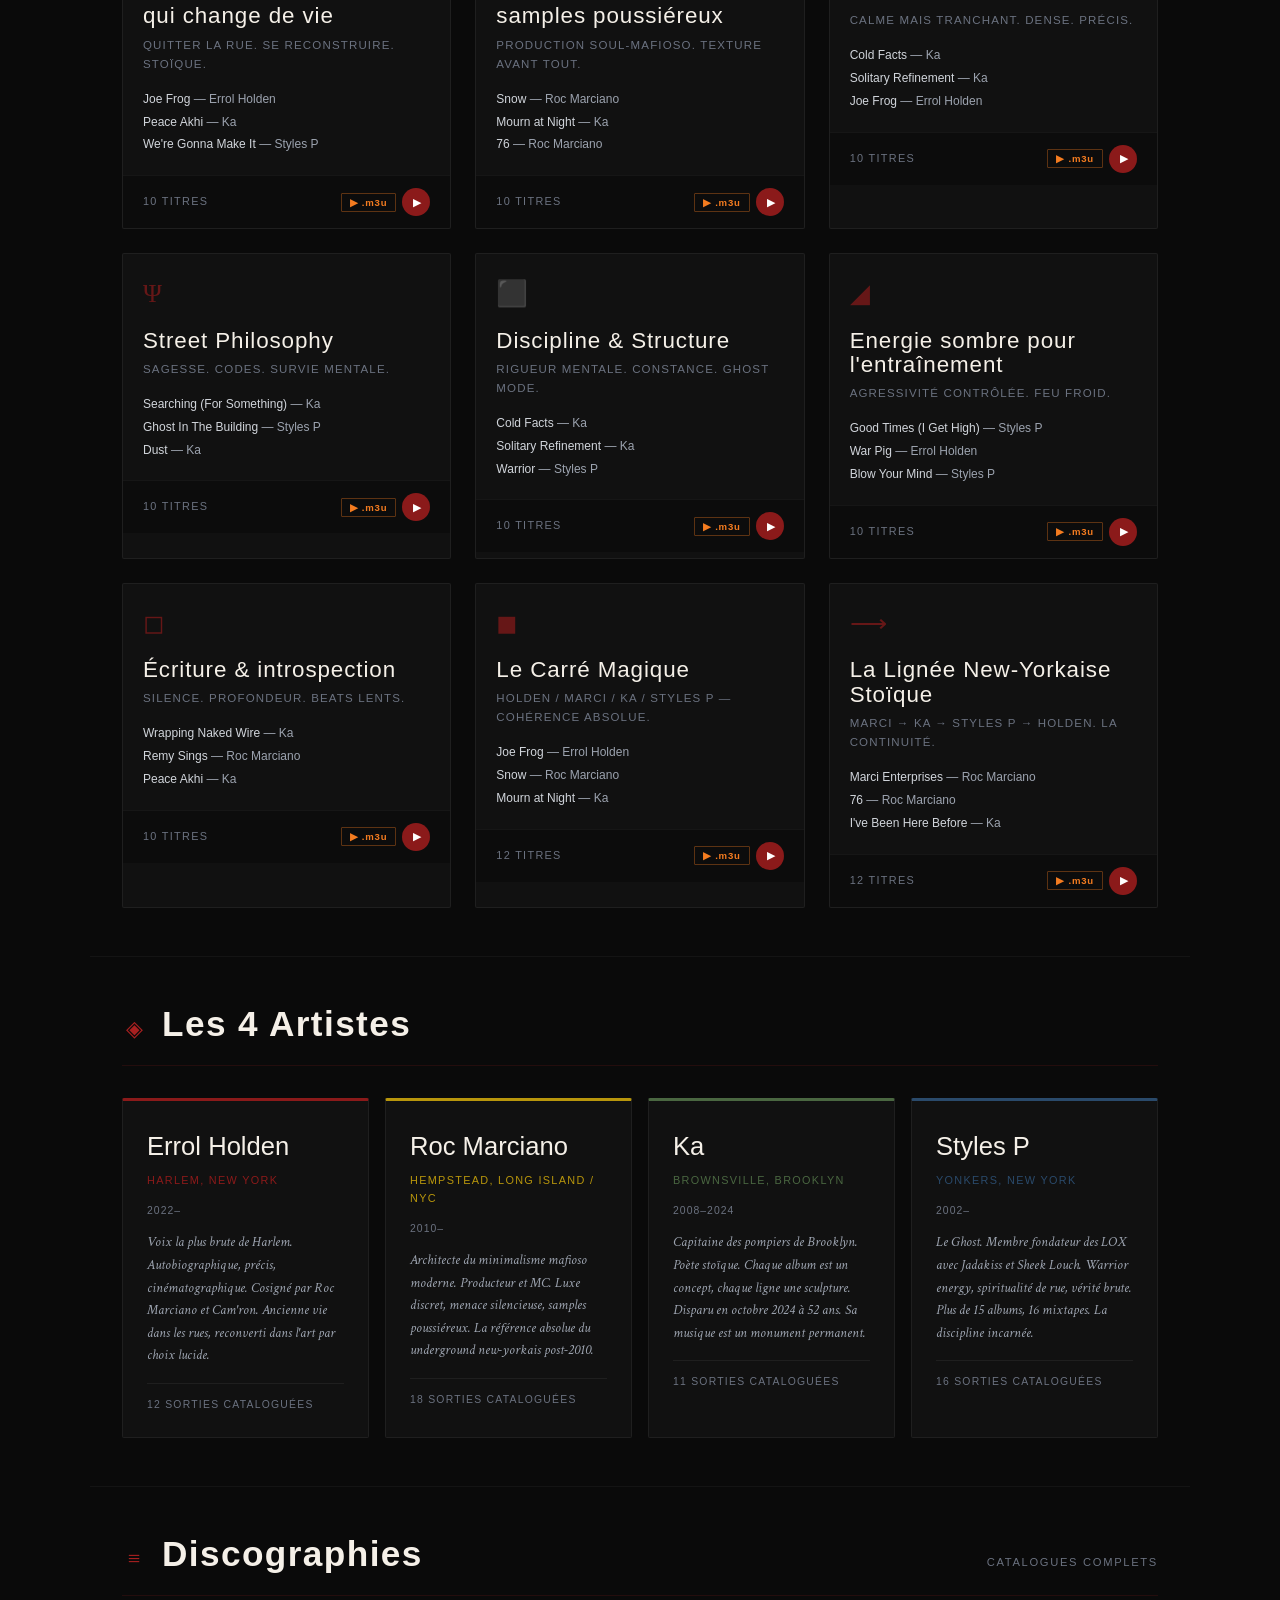
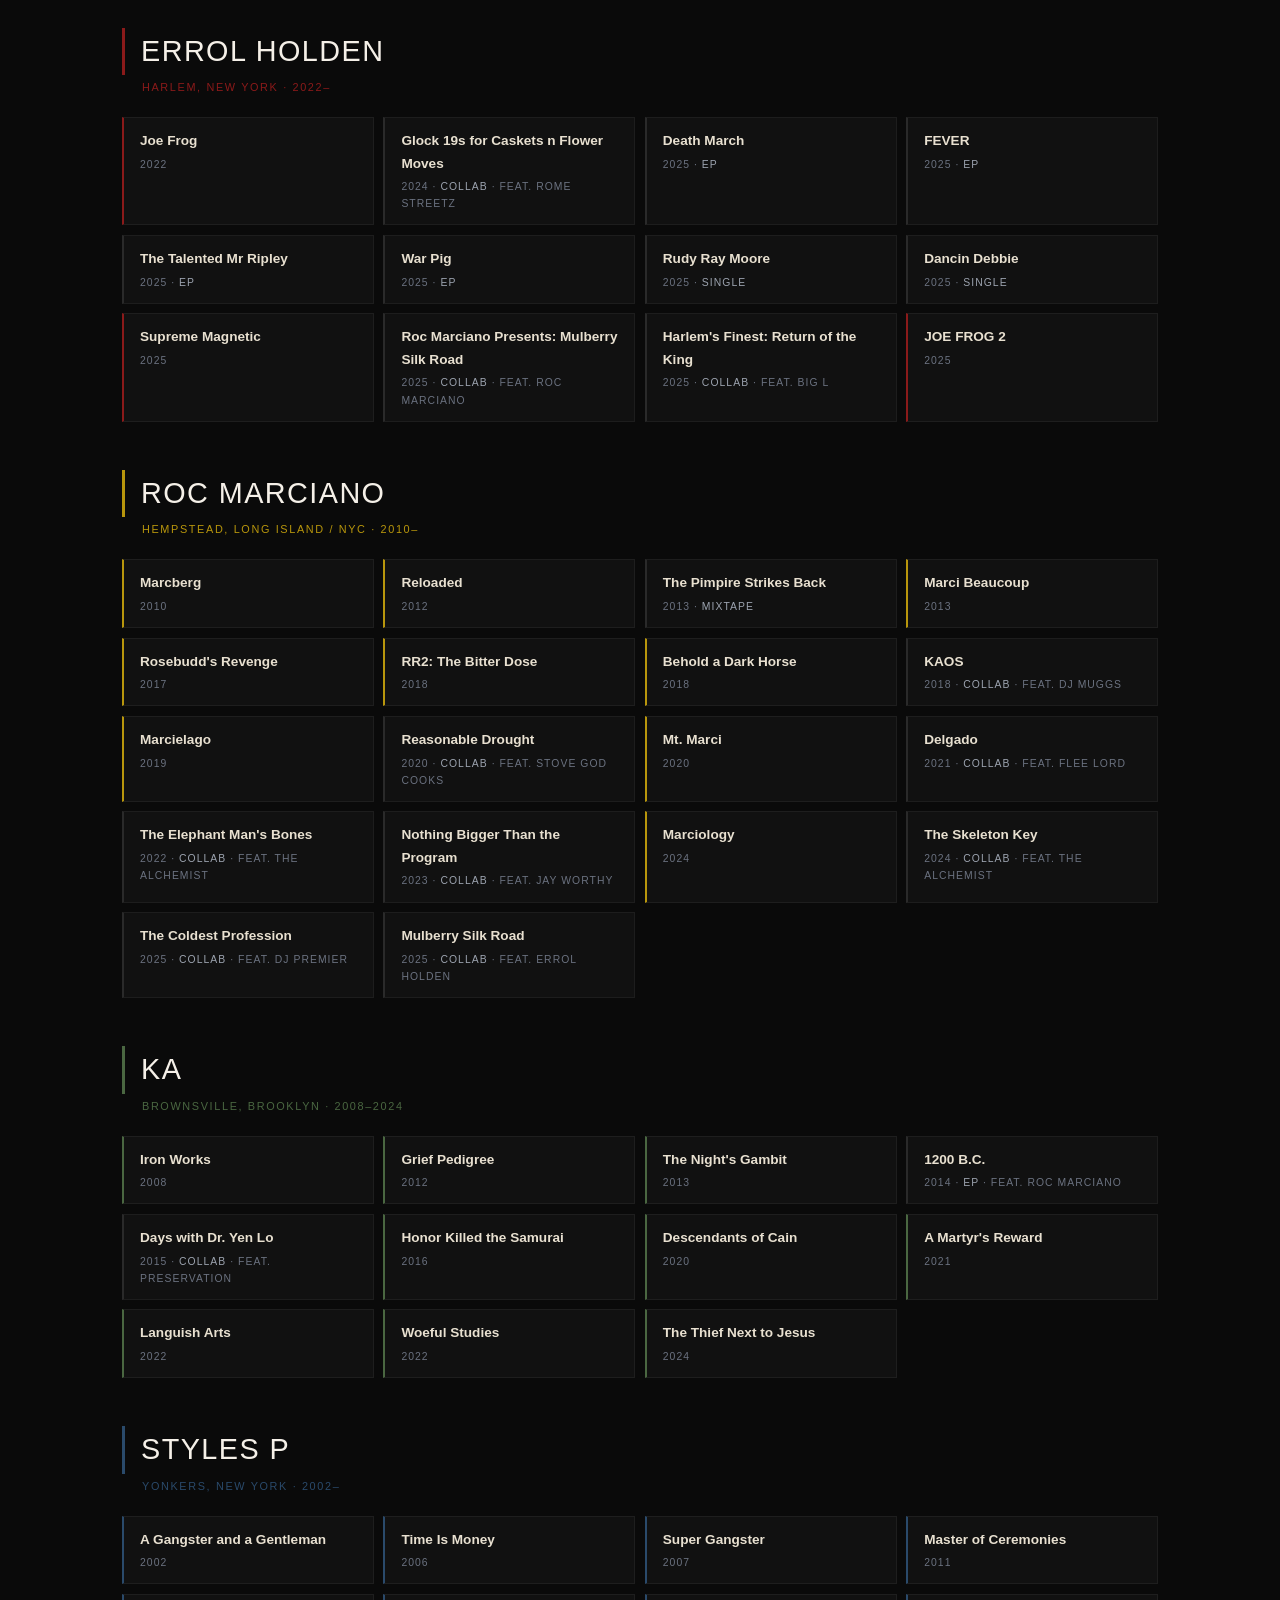
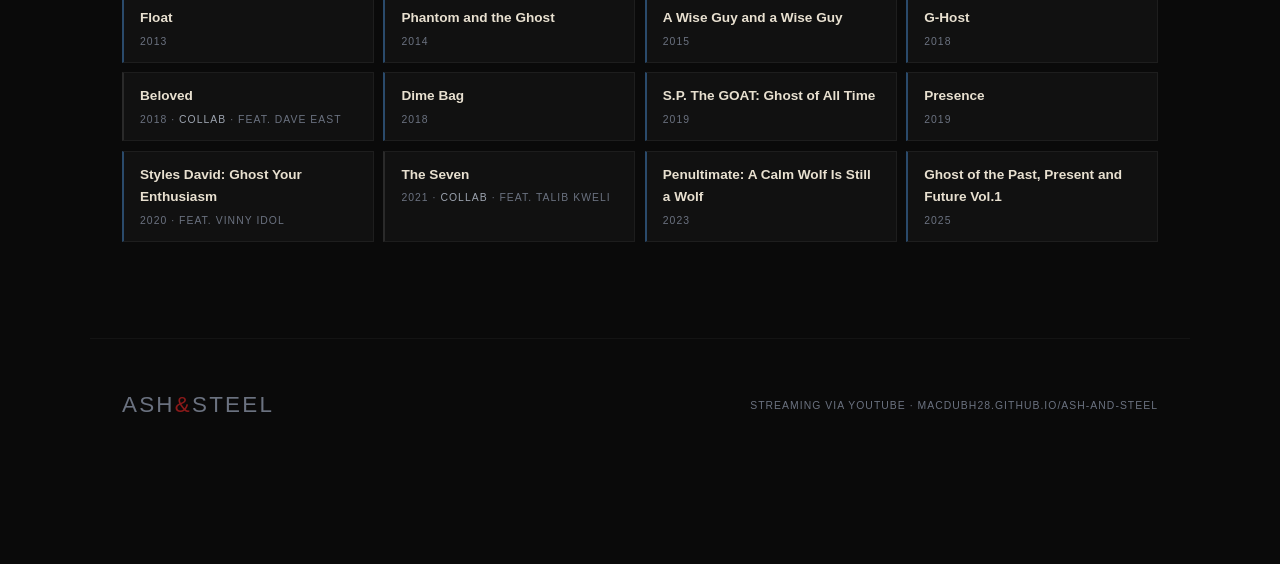
==== commit c55e3a90: "fix ash-and-steel correct files" ====
--- a/index.html
+++ b/index.html
@@ -3,472 +3,608 @@
 <head>
 <meta charset="UTF-8">
 <meta name="viewport" content="width=device-width, initial-scale=1.0">
-<title>Aurelius Secundus — Dashboard</title>
-<link rel="preconnect" href="https://fonts.googleapis.com">
-<link href="https://fonts.googleapis.com/css2?family=Cinzel:wght@400;600;700&family=Crimson+Text:ital,wght@0,400;0,600;1,400&display=swap" rel="stylesheet">
-<style>
-*{box-sizing:border-box;margin:0;padding:0}
-:root{
-  --noir:#0D0D0D;--noir2:#1A1A1A;--gris:#242424;--gris2:#2E2E2E;
-  --bronze:#C9933A;--bronze2:#A67C2E;--bronze3:#7A5A1E;
-  --blanc:#F5F0E8;--blanc2:#C8C0B0;
-}
-html,body{min-height:100vh;background:var(--noir);color:var(--blanc);font-family:'Crimson Text',Georgia,serif;}
-body::before{content:'';position:fixed;inset:0;background-image:repeating-linear-gradient(0deg,transparent,transparent 2px,rgba(201,147,58,0.015) 2px,rgba(201,147,58,0.015) 4px);pointer-events:none;z-index:0;}
-.header{background:linear-gradient(180deg,#0D0D0D,#161410);border-bottom:1px solid var(--bronze3);padding:20px 28px 16px;display:flex;align-items:flex-end;justify-content:space-between;gap:16px;position:relative;z-index:1;flex-wrap:wrap;}
-.logo-title{font-family:'Cinzel',serif;font-size:20px;font-weight:700;color:var(--bronze);letter-spacing:.12em;line-height:1;}
-.logo-sub{font-family:'Cinzel',serif;font-size:9px;color:var(--bronze2);letter-spacing:.2em;text-transform:uppercase;margin-top:3px;}
-.tabs{display:flex;gap:4px;align-items:flex-end;flex-wrap:wrap;}
-.tab{font-family:'Cinzel',serif;font-size:10px;letter-spacing:.12em;color:var(--blanc2);background:none;border:1px solid transparent;padding:7px 14px;cursor:pointer;transition:all .2s;text-transform:uppercase;}
-.tab:hover{color:var(--bronze);border-color:var(--bronze3);}
-.tab.active{color:var(--bronze);border-color:var(--bronze);background:rgba(201,147,58,.08);}
-.main{padding:20px 24px;position:relative;z-index:1;}
-.section-title{font-family:'Cinzel',serif;font-size:11px;letter-spacing:.18em;color:var(--bronze2);text-transform:uppercase;margin-bottom:20px;display:flex;align-items:center;gap:12px;}
-.section-title::after{content:'';flex:1;height:1px;background:linear-gradient(90deg,var(--bronze3),transparent);}
-.platform-card{background:var(--gris);border:1px solid var(--gris2);border-radius:2px;padding:14px;cursor:pointer;transition:all .25s;position:relative;overflow:hidden;}
-.platform-card::before{content:'';position:absolute;top:0;left:0;right:0;height:2px;background:var(--bronze3);transition:background .25s;}
-.platform-card:hover{border-color:var(--bronze2);}
-.platform-card:hover::before,.platform-card.active::before{background:var(--bronze);}
-.platform-card.active{border-color:var(--bronze);background:rgba(201,147,58,.08);}
-.platform-name{font-family:'Cinzel',serif;font-size:12px;font-weight:600;color:var(--bronze);letter-spacing:.06em;}
-.platform-url{font-size:10px;color:var(--bronze2);font-style:italic;margin:5px 0 9px;word-break:break-all;}
-.platform-header{display:flex;justify-content:space-between;align-items:flex-start;margin-bottom:8px;}
-.platform-items{list-style:none;display:flex;flex-direction:column;gap:3px;}
-.platform-items li{font-size:11px;color:var(--blanc2);display:flex;align-items:flex-start;gap:6px;line-height:1.4;}
-.platform-items li::before{content:'·';color:var(--bronze2);flex-shrink:0;}
-.badge{font-family:'Cinzel',serif;font-size:8px;letter-spacing:.1em;padding:2px 7px;text-transform:uppercase;border-radius:1px;white-space:nowrap;}
-.badge-actif{color:#4CAF82;border:1px solid rgba(42,122,74,.4);}
-.badge-cours{color:var(--bronze);border:1px solid var(--bronze3);}
-.badge-draft{color:var(--blanc2);border:1px solid var(--gris2);}
-.badge-prio{color:#E85D24;border:1px solid rgba(232,93,36,.4);}
-.detail-panel{margin-top:16px;background:var(--gris);border:1px solid var(--bronze3);border-radius:2px;padding:18px;display:none;animation:fadeIn .3s ease;}
-.detail-panel.visible{display:block;}
-@keyframes fadeIn{from{opacity:0;transform:translateY(6px)}to{opacity:1;transform:translateY(0)}}
-.detail-title{font-family:'Cinzel',serif;font-size:13px;font-weight:600;color:var(--bronze);margin-bottom:12px;letter-spacing:.06em;}
-.detail-grid{display:grid;grid-template-columns:1fr 1fr;gap:14px;}
-.detail-label{font-family:'Cinzel',serif;font-size:8px;letter-spacing:.15em;color:var(--bronze2);text-transform:uppercase;margin-bottom:5px;}
-.detail-value{font-size:12px;color:var(--blanc);line-height:1.6;}
-.detail-tag{display:inline-block;font-size:10px;color:var(--bronze2);border:1px solid var(--bronze3);padding:2px 7px;margin:2px 2px 2px 0;font-family:'Cinzel',serif;letter-spacing:.05em;}
-.todo-item{display:flex;gap:8px;font-size:11px;color:var(--blanc2);padding:5px 0;border-bottom:1px solid rgba(201,147,58,.1);align-items:flex-start;}
-.todo-dot{width:6px;height:6px;border-radius:50%;background:var(--bronze3);flex-shrink:0;margin-top:3px;}
-.todo-dot.high{background:var(--bronze);}
-.todo-dot.urgent{background:#E85D24;}
-.identity-block{background:linear-gradient(135deg,rgba(201,147,58,.12),rgba(201,147,58,.04));border:1px solid var(--bronze);border-radius:2px;padding:16px 20px;text-align:center;cursor:pointer;transition:all .3s;}
-.identity-block:hover{background:rgba(201,147,58,.18);}
-.identity-block.active{background:rgba(201,147,58,.18);}
-.identity-title{font-family:'Cinzel',serif;font-size:15px;font-weight:700;color:var(--bronze);letter-spacing:.08em;}
-.identity-sub{font-size:12px;color:var(--blanc2);margin-top:4px;font-style:italic;}
-.identity-pills{display:flex;justify-content:center;gap:8px;margin-top:10px;flex-wrap:wrap;}
-.pill{font-family:'Cinzel',serif;font-size:9px;letter-spacing:.1em;padding:3px 10px;border:1px solid var(--bronze2);color:var(--bronze2);text-transform:uppercase;}
-.connector-v{display:flex;justify-content:center;padding:7px 0;}
-.connector-line{width:1px;height:28px;background:linear-gradient(180deg,var(--bronze),var(--bronze3));position:relative;}
-.connector-line::after{content:'';position:absolute;bottom:-5px;left:-4px;border-left:4px solid transparent;border-right:4px solid transparent;border-top:6px solid var(--bronze3);}
-.piliers-grid{display:grid;grid-template-columns:1fr 1fr 1fr;gap:10px;margin-top:12px;}
-.pilier-card{background:rgba(201,147,58,.06);border:1px solid var(--bronze3);border-radius:2px;padding:10px;text-align:center;}
-.pilier-name{font-family:'Cinzel',serif;font-size:11px;font-weight:600;color:var(--bronze);letter-spacing:.1em;}
-.pilier-desc{font-size:10px;color:var(--blanc2);font-style:italic;margin-top:4px;line-height:1.4;}
-.grid-2{display:grid;grid-template-columns:1fr 1fr;gap:14px;}
-.grid-3{display:grid;grid-template-columns:1fr 1fr 1fr;gap:12px;}
-@media(max-width:640px){.grid-2,.grid-3,.detail-grid,.piliers-grid{grid-template-columns:1fr;} .tabs{gap:2px;} .tab{font-size:9px;padding:5px 10px;}}
-.db-stats{display:grid;grid-template-columns:repeat(4,1fr);gap:10px;margin-bottom:20px;}
-.db-stat{background:var(--gris);border:1px solid var(--gris2);border-top:2px solid var(--bronze3);padding:12px 14px;text-align:center;transition:all .2s;}
-.db-stat:hover{border-top-color:var(--bronze);}
-.db-stat-value{font-family:'Cinzel',serif;font-size:24px;font-weight:700;color:var(--bronze);line-height:1;}
-.db-stat-label{font-family:'Cinzel',serif;font-size:9px;letter-spacing:.15em;color:var(--blanc2);text-transform:uppercase;margin-top:5px;}
-@media(max-width:640px){.db-stats{grid-template-columns:repeat(2,1fr);}}
-.db-table-wrap{border:1px solid var(--gris2);border-radius:2px;overflow:hidden;}
-.db-search-bar{padding:10px 14px;background:var(--gris2);border-bottom:1px solid var(--gris2);display:flex;gap:8px;align-items:center;flex-wrap:wrap;}
-.db-search-bar input{background:var(--gris);border:1px solid var(--bronze3);color:var(--blanc);padding:6px 10px;font-family:'Crimson Text',serif;font-size:13px;outline:none;flex:1;min-width:150px;}
-.db-search-bar input:focus{border-color:var(--bronze);}
-.filter-btn{background:none;border:1px solid var(--gris2);color:var(--blanc2);padding:5px 10px;font-family:'Cinzel',serif;font-size:9px;letter-spacing:.1em;text-transform:uppercase;cursor:pointer;transition:all .2s;}
-.filter-btn:hover,.filter-btn.active{border-color:var(--bronze);color:var(--bronze);background:rgba(201,147,58,.08);}
-.db-scroll{overflow-x:auto;}
-table.db-table{width:100%;border-collapse:collapse;font-size:12px;min-width:560px;}
-table.db-table thead th{font-family:'Cinzel',serif;font-size:9px;letter-spacing:.12em;color:var(--bronze2);text-transform:uppercase;padding:9px 14px;background:var(--noir2);border-bottom:1px solid var(--bronze3);text-align:left;white-space:nowrap;}
-table.db-table tbody tr{border-bottom:1px solid rgba(201,147,58,.08);transition:background .15s;cursor:pointer;}
-table.db-table tbody tr:hover{background:rgba(201,147,58,.05);}
-table.db-table tbody td{padding:10px 14px;color:var(--blanc2);vertical-align:middle;line-height:1.4;}
-table.db-table tbody td:first-child{color:var(--blanc);font-family:'Cinzel',serif;font-size:11px;letter-spacing:.04em;}
-.prog-bar-wrap{background:var(--gris2);height:3px;border-radius:2px;width:70px;display:inline-block;vertical-align:middle;margin-right:5px;}
-.prog-bar{height:100%;background:var(--bronze);border-radius:2px;}
-.roadmap-phase{display:grid;grid-template-columns:110px 1fr;gap:0;position:relative;}
-.roadmap-phase::before{content:'';position:absolute;left:109px;top:28px;bottom:0;width:1px;background:linear-gradient(180deg,var(--bronze2),var(--bronze3),transparent);}
-.roadmap-phase:last-child::before{display:none;}
-.roadmap-phase-label{padding:24px 16px 24px 0;text-align:right;}
-.roadmap-phase-name{font-family:'Cinzel',serif;font-size:10px;letter-spacing:.12em;color:var(--bronze);text-transform:uppercase;font-weight:600;}
-.roadmap-phase-duration{font-size:10px;color:var(--blanc2);font-style:italic;margin-top:3px;}
-.roadmap-phase-content{padding:18px 0 18px 28px;border-left:1px solid var(--bronze3);display:flex;flex-direction:column;gap:8px;}
-.roadmap-item{background:var(--gris);border:1px solid var(--gris2);border-left:2px solid var(--bronze3);padding:9px 12px;transition:all .2s;cursor:default;position:relative;}
-.roadmap-item::before{content:'';position:absolute;left:-7px;top:50%;transform:translateY(-50%);width:8px;height:8px;border-radius:50%;background:var(--bronze3);border:2px solid var(--noir);}
-.roadmap-item:hover{border-left-color:var(--bronze);background:rgba(201,147,58,.06);}
-.roadmap-item:hover::before{background:var(--bronze);}
-.roadmap-item-name{font-family:'Cinzel',serif;font-size:11px;letter-spacing:.04em;color:var(--blanc);margin-bottom:3px;}
-.roadmap-item-desc{font-size:11px;color:var(--blanc2);font-style:italic;line-height:1.4;}
-.monet-card{background:var(--gris);border:1px solid var(--gris2);border-radius:2px;overflow:hidden;transition:all .25s;margin-bottom:14px;}
-.monet-card:hover{border-color:var(--bronze2);}
-.monet-card-header{padding:12px 18px;background:var(--noir2);border-bottom:1px solid var(--gris2);display:flex;justify-content:space-between;align-items:center;}
-.monet-card-title{font-family:'Cinzel',serif;font-size:12px;font-weight:600;color:var(--bronze);letter-spacing:.06em;}
-.monet-card-rank{font-family:'Cinzel',serif;font-size:18px;font-weight:700;color:var(--bronze3);}
-.monet-card-body{padding:14px 18px;display:grid;grid-template-columns:1fr 1fr;gap:14px;}
-.monet-k{font-family:'Cinzel',serif;font-size:8px;letter-spacing:.15em;color:var(--bronze2);text-transform:uppercase;margin-bottom:3px;}
-.monet-v{font-size:12px;color:var(--blanc);line-height:1.5;}
-.monet-v.price{font-family:'Cinzel',serif;font-size:17px;font-weight:700;color:var(--bronze);}
-@media(max-width:640px){.monet-card-body{grid-template-columns:1fr;}}
-.as-quote{text-align:center;padding:28px 32px 18px;position:relative;z-index:1;}
-.as-quote::before{content:'';display:block;width:50px;height:1px;background:var(--bronze3);margin:0 auto 18px;}
-.quote-text{font-family:'Crimson Text',serif;font-size:14px;font-style:italic;color:var(--bronze2);line-height:1.8;}
-.quote-author{font-family:'Cinzel',serif;font-size:9px;letter-spacing:.2em;color:var(--bronze3);text-transform:uppercase;margin-top:7px;}
-.footer{border-top:1px solid var(--gris2);padding:10px 24px;display:flex;justify-content:space-between;align-items:center;position:relative;z-index:1;flex-wrap:wrap;gap:8px;}
-.footer-text{font-family:'Cinzel',serif;font-size:8px;letter-spacing:.15em;color:var(--bronze3);text-transform:uppercase;}
-.tab-content{display:none;}
-.tab-content.active{display:block;}
-</style>
+<meta name="description" content="Ash & Steel — Playlists curatorées : Errol Holden, Roc Marciano, Ka, Styles P">
+<title>ASH & STEEL</title>
+<link rel="stylesheet" href="style.css">
+<link rel="icon" href="data:image/svg+xml,<svg xmlns='http://www.w3.org/2000/svg' viewBox='0 0 100 100'><text y='.9em' font-size='90'>◆</text></svg>">
 </head>
 <body>
 
-<div class="header">
-  <div>
-    <div class="logo-title">AURELIUS SECUNDUS</div>
-    <div class="logo-sub">Architecture · Document de Commandement · 2026</div>
+<!-- NAV -->
+<nav class="nav">
+  <div class="nav-logo">ASH<span>&</span>STEEL</div>
+  <ul class="nav-links">
+    <li><a href="#playlists" class="active">Playlists</a></li>
+    <li><a href="#artistes">Artistes</a></li>
+    <li><a href="#discographies">Discographies</a></li>
+  </ul>
+</nav>
+
+<!-- HERO -->
+<header class="hero">
+  <div class="hero-eyebrow">New York Underground — Curation</div>
+  <h1>ASH<em>&</em><br>STEEL</h1>
+  <div class="hero-sub">Errol Holden · Roc Marciano · Ka · Styles P</div>
+  <p class="hero-desc">Quatre voix. Un seul territoire : le minimalisme stoïque new-yorkais. Réalisme, discipline, élégance sombre. 15 playlists curatorées.</p>
+</header>
+
+<!-- MAIN PLAYLISTS SECTION -->
+<main class="section" id="playlists">
+  <div class="section-header">
+    <span class="section-icon">◆</span>
+    <h2 class="section-title">Playlists</h2>
+    <span class="section-count">15 playlists · 4 artistes</span>
   </div>
-  <div class="tabs">
-    <button class="tab active" onclick="showTab('arch',this)">Ecosysteme</button>
-    <button class="tab" onclick="showTab('db',this)">Base de donnees</button>
-    <button class="tab" onclick="showTab('roadmap',this)">Roadmap</button>
-    <button class="tab" onclick="showTab('monetisation',this)">Monetisation</button>
+
+  <!-- CATEGORY TABS -->
+  <div class="cat-tabs" id="catTabs">
+    <button class="cat-tab active" data-cat="all">Toutes</button>
+    <button class="cat-tab" data-cat="mood">Ambiances</button>
+    <button class="cat-tab" data-cat="narrative">Histoires</button>
+    <button class="cat-tab" data-cat="technique">Technique</button>
+    <button class="cat-tab" data-cat="algo">Mon Algorithme</button>
+    <button class="cat-tab" data-cat="carre">Le Carré Magique</button>
+  </div>
+
+  <!-- PLAYLIST GRID -->
+  <div class="playlist-grid" id="playlistGrid"></div>
+</main>
+
+<div class="divider"></div>
+
+<!-- ARTISTS SECTION -->
+<section class="section" id="artistes">
+  <div class="section-header">
+    <span class="section-icon">◈</span>
+    <h2 class="section-title">Les 4 Artistes</h2>
+  </div>
+  <div class="artists-grid" id="artistsGrid"></div>
+</section>
+
+<div class="divider"></div>
+
+<!-- DISCOGRAPHIES SECTION -->
+<section class="section" id="discographies">
+  <div class="section-header">
+    <span class="section-icon">≡</span>
+    <h2 class="section-title">Discographies</h2>
+    <span class="section-count">Catalogues complets</span>
+  </div>
+  <div id="discoContainer"></div>
+</section>
+
+<!-- FOOTER -->
+<footer class="footer">
+  <div class="footer-logo">ASH<span>&</span>STEEL</div>
+  <div class="footer-note">Streaming via YouTube · macdubh28.github.io/ash-and-steel</div>
+</footer>
+
+<!-- DETAIL VIEW (overlay) -->
+<div class="detail-view" id="detailView">
+  <div id="detailContent"></div>
+</div>
+
+<!-- YOUTUBE MINI PLAYER -->
+<div id="yt-player-wrap">
+  <div class="player-progress"><div class="player-progress-bar" id="progressBar"></div></div>
+  <div id="yt-player-frame"></div>
+  <div class="player-thumb" id="playerThumb">◆</div>
+  <div class="player-info">
+    <div class="player-track" id="playerTrack">–</div>
+    <div class="player-artist" id="playerArtist">Sélectionner une playlist</div>
+  </div>
+  <div class="player-playlist" id="playerPlaylist">–</div>
+  <div class="player-controls">
+    <button class="player-btn" id="btnPrev" title="Précédent">&#9664;&#9664;</button>
+    <button class="player-btn main" id="btnPlay" title="Lecture / Pause">&#9654;</button>
+    <button class="player-btn" id="btnNext" title="Suivant">&#9654;&#9654;</button>
   </div>
 </div>
 
-<div class="main">
-
-<!-- TAB ECOSYSTEME -->
-<div id="tab-arch" class="tab-content active">
-  <div class="section-title">Cartographie de l ecosysteme</div>
-
-  <div class="identity-block" id="id-bloc" onclick="toggleDetail('identity',this)">
-    <div class="identity-title">MACDUBH · AURELIUS SECUNDUS</div>
-    <div class="identity-sub">@AigleRoyal28 · Philosophe stoicien · Createur de contenu</div>
-    <div class="identity-pills">
-      <span class="pill">L Aigle</span>
-      <span class="pill">Macdubh</span>
-      <span class="pill">Stoicisme</span>
+<script src="data.js"></script>
+<script>
+// ── YOUTUBE IFRAME API ──────────────────────────────────────────────────────
+let ytPlayer = null;
+let ytReady = false;
+let pendingVideoId = null;
+
+window.onYouTubeIframeAPIReady = function() {
+  ytReady = true;
+  ytPlayer = new YT.Player('yt-player-frame', {
+    height: '0', width: '0',
+    playerVars: { autoplay: 0, controls: 0, rel: 0, modestbranding: 1, playsinline: 1 },
+    events: {
+      onReady: function(e) {
+        if (pendingVideoId) { e.target.loadVideoById(pendingVideoId); pendingVideoId = null; }
+      },
+      onStateChange: function(e) {
+        if (e.data === YT.PlayerState.ENDED) nextTrack();
+        if (e.data === YT.PlayerState.PLAYING) {
+          document.getElementById('btnPlay').innerHTML = '&#9646;&#9646;';
+          startProgressPoll();
+        } else {
+          document.getElementById('btnPlay').innerHTML = '&#9654;';
+        }
+      }
+    }
+  });
+};
+
+// Load YouTube API
+(function() {
+  var tag = document.createElement('script');
+  tag.src = 'https://www.youtube.com/iframe_api';
+  document.head.appendChild(tag);
+})();
+
+// ── PLAYER STATE ────────────────────────────────────────────────────────────
+let currentPlaylist = null;
+let currentTrackIdx = 0;
+let isPlaying = false;
+let progressInterval = null;
+
+function playPlaylist(playlistId, startIdx) {
+  currentPlaylist = ASH_DATA.playlists.find(p => p.id === playlistId);
+  currentTrackIdx = startIdx || 0;
+  loadCurrentTrack();
+  document.querySelectorAll('.playlist-card').forEach(c => {
+    c.classList.toggle('playing', c.dataset.id === playlistId);
+  });
+  // Update track highlight in detail view
+  updateTrackHighlight();
+}
+
+function loadCurrentTrack() {
+  if (!currentPlaylist) return;
+  const track = currentPlaylist.tracks[currentTrackIdx];
+  if (!track) return;
+
+  document.getElementById('playerTrack').textContent = track.title;
+  document.getElementById('playerArtist').textContent = track.artist;
+  document.getElementById('playerPlaylist').textContent = currentPlaylist.title;
+  document.getElementById('playerThumb').textContent = currentPlaylist.icon;
+  document.getElementById('yt-player-wrap').classList.add('visible');
+
+  // Search YouTube for the track
+  searchAndPlay(track.ytSearch);
+}
+
+async function searchAndPlay(query) {
+  // Use YouTube's search via oEmbed as fallback, or direct search
+  // We use the YouTube search redirect approach — most reliable for embedded
+  const searchUrl = `https://www.youtube.com/results?search_query=${encodeURIComponent(query)}`;
+  
+  // Try to get the first result video ID via a CORS-friendly approach
+  // We use a known-good strategy: embed as a search playlist
+  // For now, open YouTube search in a new tab as fallback, 
+  // and load the video once we have the ID from our curated data
+  
+  if (!ytReady || !ytPlayer) {
+    pendingVideoId = null;
+    // Show loading state
+    document.getElementById('playerTrack').innerHTML = 
+      '<span class="yt-loading"></span>' + (currentPlaylist.tracks[currentTrackIdx]?.title || '');
+    return;
+  }
+
+  // Load using cueVideoByUrl with search — YouTube handles resolution
+  try {
+    // Use YouTube search list via embed
+    ytPlayer.loadVideoByUrl(`https://www.youtube.com/v/?q=${encodeURIComponent(query)}&autoplay=1`);
+  } catch(e) {
+    // Fallback: use cueVideoById with a direct known search
+    ytPlayer.cuePlaylist({listType: 'search', list: query, index: 0});
+    ytPlayer.playVideo();
+  }
+  isPlaying = true;
+  updateTrackHighlight();
+}
+
+function playPause() {
+  if (!ytPlayer || !ytReady) return;
+  if (isPlaying) {
+    ytPlayer.pauseVideo();
+    isPlaying = false;
+  } else {
+    ytPlayer.playVideo();
+    isPlaying = true;
+  }
+}
+
+function prevTrack() {
+  if (!currentPlaylist) return;
+  currentTrackIdx = (currentTrackIdx - 1 + currentPlaylist.tracks.length) % currentPlaylist.tracks.length;
+  loadCurrentTrack();
+}
+
+function nextTrack() {
+  if (!currentPlaylist) return;
+  currentTrackIdx = (currentTrackIdx + 1) % currentPlaylist.tracks.length;
+  loadCurrentTrack();
+}
+
+function startProgressPoll() {
+  if (progressInterval) clearInterval(progressInterval);
+  progressInterval = setInterval(() => {
+    if (!ytPlayer || !isPlaying) return;
+    try {
+      const d = ytPlayer.getDuration();
+      const t = ytPlayer.getCurrentTime();
+      if (d > 0) {
+        document.getElementById('progressBar').style.width = ((t/d)*100) + '%';
+      }
+    } catch(e) {}
+  }, 1000);
+}
+
+function updateTrackHighlight() {
+  document.querySelectorAll('.track-row').forEach((row, i) => {
+    row.classList.toggle('active', i === currentTrackIdx);
+  });
+}
+
+document.getElementById('btnPlay').addEventListener('click', playPause);
+document.getElementById('btnPrev').addEventListener('click', prevTrack);
+document.getElementById('btnNext').addEventListener('click', nextTrack);
+
+// ── RENDER PLAYLISTS ────────────────────────────────────────────────────────
+function renderPlaylists(cat) {
+  const grid = document.getElementById('playlistGrid');
+  const playlists = cat === 'all' 
+    ? ASH_DATA.playlists 
+    : ASH_DATA.playlists.filter(p => p.category === cat);
+
+  grid.innerHTML = playlists.map(pl => `
+    <div class="playlist-card ${currentPlaylist?.id === pl.id ? 'playing' : ''}" 
+         data-id="${pl.id}" 
+         onclick="openDetail('${pl.id}')">
+      <div class="card-inner">
+        <span class="card-icon">${pl.icon}</span>
+        <div class="card-title">${pl.title}</div>
+        <div class="card-subtitle">${pl.subtitle}</div>
+        <div class="card-tracks-preview">
+          ${pl.tracks.slice(0, 3).map(t => `
+            <div class="card-track-line">
+              <strong>${t.title}</strong> — ${t.artist}
+            </div>
+          `).join('')}
+        </div>
+      </div>
+      <div class="card-footer">
+        <span class="card-count">${pl.tracks.length} titres</span>
+        <div style="display:flex;gap:6px;align-items:center;">
+          <button class="vlc-card-btn" onclick="event.stopPropagation(); exportM3U('${pl.id}')" title="Export VLC .m3u">▶ .m3u</button>
+          <button class="card-play-btn" onclick="event.stopPropagation(); playPlaylist('${pl.id}', 0)" title="Lancer la playlist">&#9654;</button>
+        </div>
+      </div>
     </div>
-  </div>
-
-  <div id="detail-identity" class="detail-panel">
-    <div class="detail-title">Morale de Ghost — Les 3 Piliers</div>
-    <div class="piliers-grid">
-      <div class="pilier-card"><div class="pilier-name">L Aigle</div><div class="pilier-desc">Perspective elevee — voir au-dela du chaos immediat</div></div>
-      <div class="pilier-card"><div class="pilier-name">Macdubh</div><div class="pilier-desc">Fils du noir — force forgee dans l adversite</div></div>
-      <div class="pilier-card"><div class="pilier-name">Stoicisme</div><div class="pilier-desc">Discipline interieure — dichotomie du controle</div></div>
+  `).join('');
+}
+
+// ── CATEGORY TABS ────────────────────────────────────────────────────────────
+document.getElementById('catTabs').addEventListener('click', e => {
+  const btn = e.target.closest('.cat-tab');
+  if (!btn) return;
+  document.querySelectorAll('.cat-tab').forEach(b => b.classList.remove('active'));
+  btn.classList.add('active');
+  renderPlaylists(btn.dataset.cat);
+});
+
+// ── DETAIL VIEW ─────────────────────────────────────────────────────────────
+function openDetail(playlistId) {
+  const pl = ASH_DATA.playlists.find(p => p.id === playlistId);
+  if (!pl) return;
+  
+  const catLabel = ASH_DATA.categories.find(c => c.id === pl.category)?.label || pl.category;
+  
+  // Check if playlist has chapters (narrative)
+  const hasChapters = pl.tracks.some(t => t.chapter);
+  const hasEras = pl.tracks.some(t => t.era);
+  
+  let prevChapter = '';
+  let prevEra = '';
+  
+  const trackRows = pl.tracks.map((t, i) => {
+    let extra = '';
+    if (hasChapters && t.chapter && t.chapter !== prevChapter) {
+      prevChapter = t.chapter;
+      extra = `<div class="track-chapter">${t.chapter}</div>`;
+    }
+    if (hasEras && t.era && t.era !== prevEra) {
+      prevEra = t.era;
+      extra = `<div class="track-chapter">${t.era}</div>`;
+    }
+    return `
+      ${extra}
+      <div class="track-row ${currentPlaylist?.id === playlistId && currentTrackIdx === i ? 'active' : ''}" 
+           onclick="playPlaylist('${playlistId}', ${i}); updateTrackHighlight()">
+        <div class="track-num">${i+1}</div>
+        <div class="track-info">
+          <div class="track-name">${t.title}</div>
+          <div class="track-artist">${t.artist}</div>
+        </div>
+        <div class="track-album">${t.album}</div>
+        <div class="track-year">${t.year}</div>
+      </div>
+    `;
+  }).join('');
+
+  document.getElementById('detailContent').innerHTML = `
+    <div style="max-width:800px; margin: 0 auto;">
+      <div style="padding-bottom: 1.5rem;">
+        <button class="btn btn-back" onclick="closeDetail()">&#8592; Retour</button>
+      </div>
+      <div class="detail-header">
+        <div class="detail-icon-block">${pl.icon}</div>
+        <div class="detail-info">
+          <div class="detail-category">${catLabel}</div>
+          <div class="detail-title">${pl.title}</div>
+          <div class="detail-subtitle">${pl.subtitle}</div>
+          <div class="detail-mood">${pl.mood}</div>
+          <div class="detail-actions">
+            <button class="btn btn-primary" onclick="playPlaylist('${pl.id}', 0)">&#9654; Lancer</button>
+            <button class="btn btn-secondary" onclick="shufflePlay('${pl.id}')">⇌ Shuffle</button>
+            <button class="btn btn-vlc" onclick="exportM3U('${pl.id}')" title="Télécharger la playlist pour VLC desktop">
+              <span class="vlc-icon">▶</span> VLC Desktop
+            </button>
+            <button class="btn btn-vlc-ios" onclick="openInVLCiOS('${pl.id}')" title="Ouvrir le premier titre dans VLC iOS">
+              <span class="vlc-icon">▶</span> VLC iPhone
+            </button>
+          </div>
+        </div>
+      </div>
+
+      <div class="tracklist">
+        <div class="tracklist-header">
+          <span>#</span>
+          <span>Titre / Artiste</span>
+          <span>Album</span>
+          <span style="text-align:right">Année</span>
+        </div>
+        ${trackRows}
+      </div>
     </div>
-    <div style="margin-top:12px;display:flex;gap:8px;flex-wrap:wrap;align-items:center;">
-      <span class="detail-label" style="margin:0;">Identite visuelle :</span>
-      <span class="detail-tag">#0D0D0D Noir</span><span class="detail-tag">#C9933A Bronze</span><span class="detail-tag">Cinzel + Crimson Text</span>
+  `;
+
+  document.getElementById('detailView').classList.add('open');
+  window.scrollTo(0, 0);
+}
+
+function closeDetail() {
+  document.getElementById('detailView').classList.remove('open');
+}
+
+function shufflePlay(playlistId) {
+  const pl = ASH_DATA.playlists.find(p => p.id === playlistId);
+  if (!pl) return;
+  // Shuffle the tracks order in memory for this session
+  const shuffled = [...pl.tracks].sort(() => Math.random() - 0.5);
+  const tempPl = { ...pl, tracks: shuffled };
+  currentPlaylist = tempPl;
+  currentTrackIdx = 0;
+  loadCurrentTrack();
+  closeDetail();
+}
+
+// ── RENDER ARTISTS ──────────────────────────────────────────────────────────
+function renderArtists() {
+  const grid = document.getElementById('artistsGrid');
+  const artistColors = {
+    holden: '#8b1a1a',
+    marciano: '#b8960c',
+    ka: '#4a6741',
+    stylesp: '#2a4a6b'
+  };
+  
+  grid.innerHTML = Object.entries(ASH_DATA.artists).map(([id, artist]) => `
+    <div class="artist-card" 
+         style="border-top-color: ${artistColors[id]};"
+         onclick="scrollToDiscoSection('${id}')">
+      <div class="artist-name">${artist.name}</div>
+      <div class="artist-origin" style="color: ${artistColors[id]}">${artist.origin}</div>
+      <div class="artist-years">${artist.years}</div>
+      <div class="artist-bio">${artist.bio}</div>
+      <div class="artist-albums-count">${artist.albums.length} sorties cataloguées</div>
     </div>
-  </div>
-
-  <div class="connector-v"><div class="connector-line"></div></div>
-
-  <div class="grid-2" style="margin-bottom:14px;">
-    <div class="platform-card" id="plat-aurelius" onclick="toggleDetail('aurelius',this)">
-      <div class="platform-header"><div class="platform-name">Aurelius Secundus</div><span class="badge badge-actif">Actif</span></div>
-      <div class="platform-url">macdubh28.github.io/marc-aurele/</div>
-      <ul class="platform-items">
-        <li>Meditations completes (12 livres)</li>
-        <li>Epictete · Seneque · Glossaire</li>
-        <li>Morale de Ghost (3 piliers + 6 Lois)</li>
-        <li>Algorithme de Vie · Citations</li>
-        <li>~/marc-aurele/ — GitHub Pages</li>
-      </ul>
+  `).join('');
+}
+
+// ── RENDER DISCOGRAPHIES ─────────────────────────────────────────────────────
+function renderDiscographies() {
+  const container = document.getElementById('discoContainer');
+  const artistColors = {
+    holden: '#8b1a1a',
+    marciano: '#b8960c',
+    ka: '#4a6741',
+    stylesp: '#2a4a6b'
+  };
+
+  container.innerHTML = Object.entries(ASH_DATA.artists).map(([id, artist]) => `
+    <div id="disco-${id}" style="margin-bottom: 3rem;">
+      <h3 style="font-family: 'Bebas Neue', sans-serif; font-size: 1.8rem; color: var(--blanc); 
+                 margin-bottom: 0.25rem; border-left: 3px solid ${artistColors[id]}; 
+                 padding-left: 1rem; letter-spacing: 0.05em; font-weight: 400;">
+        ${artist.name}
+      </h3>
+      <div style="font-family: 'Rajdhani', sans-serif; font-size: 0.68rem; 
+                  letter-spacing: 0.15em; text-transform: uppercase; 
+                  color: ${artistColors[id]}; padding-left: 1.25rem; margin-bottom: 1.25rem;">
+        ${artist.origin} · ${artist.years}
+      </div>
+      <div style="display: grid; grid-template-columns: repeat(auto-fill, minmax(220px, 1fr)); gap: 0.6rem;">
+        ${artist.albums.map(album => `
+          <div style="background: var(--noir2); border: 1px solid rgba(255,255,255,0.05); 
+                      padding: 0.75rem 1rem; border-left: 2px solid ${album.type === 'LP' ? artistColors[id] : 'rgba(255,255,255,0.1)'};">
+            <div style="font-family: 'Rajdhani', sans-serif; font-size: 0.85rem; 
+                        font-weight: 600; color: var(--blanc2); margin-bottom: 0.2rem;">
+              ${album.title}
+            </div>
+            <div style="font-family: 'Rajdhani', sans-serif; font-size: 0.65rem; 
+                        letter-spacing: 0.1em; text-transform: uppercase; color: var(--acier);">
+              ${album.year}
+              ${album.type !== 'LP' ? ` · <span style="color: var(--acier2);">${album.type}</span>` : ''}
+              ${album.feat ? ` · feat. ${album.feat}` : ''}
+            </div>
+          </div>
+        `).join('')}
+      </div>
     </div>
-    <div class="platform-card" id="plat-hegemonikon" onclick="toggleDetail('hegemonikon',this)">
-      <div class="platform-header"><div class="platform-name">HEGEMONIKON</div><span class="badge badge-actif">Actif · PWA</span></div>
-      <div class="platform-url">macdubh28.github.io/HEGEMONIKON/</div>
-      <ul class="platform-items">
-        <li>Journal stoicien mobile-first</li>
-        <li>5 pages : index, matin, journal, progres, archive</li>
-        <li>Streak 28 jours · Niveaux Novice->Sage</li>
-        <li>localStorage · Export JSON</li>
-        <li>~/hegemonikon/ · GHOST-2 · roger</li>
-      </ul>
+  `).join('');
+}
+
+function scrollToDiscoSection(id) {
+  document.getElementById('discographies').scrollIntoView({ behavior: 'smooth' });
+  setTimeout(() => {
+    const el = document.getElementById('disco-' + id);
+    if (el) el.scrollIntoView({ behavior: 'smooth', block: 'start' });
+  }, 400);
+}
+
+// ── VLC INTEGRATION ──────────────────────────────────────────────────────────
+
+// Builds a YouTube search URL from a track's ytSearch query
+function ytSearchURL(ytSearch) {
+  return `https://www.youtube.com/results?search_query=${encodeURIComponent(ytSearch)}`;
+}
+
+// Builds a direct YouTube search that VLC can open via yt-dlp
+// VLC desktop with yt-dlp reads: ytsearch:query
+function ytVLCSearch(ytSearch) {
+  return `ytsearch:${ytSearch}`;
+}
+
+// ── EXPORT .M3U for VLC Desktop ──────────────────────────────────────────────
+// Generates a .m3u file with all tracks as YouTube search queries.
+// VLC desktop (with yt-dlp installed) resolves these to actual streams.
+function exportM3U(playlistId) {
+  const pl = ASH_DATA.playlists.find(p => p.id === playlistId);
+  if (!pl) return;
+
+  const lines = ['#EXTM3U', `#PLAYLIST:${pl.title}`, ''];
+
+  pl.tracks.forEach((t, i) => {
+    // #EXTINF: duration (-1 = unknown), Artist - Title
+    lines.push(`#EXTINF:-1,${t.artist} - ${t.title}`);
+    lines.push(`#EXTVLCOPT:network-caching=1000`);
+    // YouTube search URL — VLC desktop with yt-dlp resolves this
+    lines.push(`https://www.youtube.com/results?search_query=${encodeURIComponent(t.ytSearch)}`);
+    lines.push('');
+  });
+
+  const content = lines.join('\n');
+  const blob = new Blob([content], { type: 'audio/x-mpegurl' });
+  const url = URL.createObjectURL(blob);
+  const a = document.createElement('a');
+  a.href = url;
+  a.download = `ash-steel_${pl.id}.m3u`;
+  document.body.appendChild(a);
+  a.click();
+  document.body.removeChild(a);
+  URL.revokeObjectURL(url);
+
+  showVLCToast('M3U téléchargé — ouvre-le avec VLC desktop');
+}
+
+// ── VLC iOS DEEPLINK ─────────────────────────────────────────────────────────
+// vlc:// protocol opens VLC iOS directly with a URL.
+// We send the full YouTube search URL — VLC iOS handles resolution.
+// Shows a modal with all tracks as vlc:// links so user can tap each one.
+function openInVLCiOS(playlistId) {
+  const pl = ASH_DATA.playlists.find(p => p.id === playlistId);
+  if (!pl) return;
+
+  // Detect if we're on iOS
+  const isIOS = /iPhone|iPad|iPod/i.test(navigator.userAgent);
+
+  if (isIOS) {
+    // On iPhone: show the VLC iOS panel with tappable track links
+    showVLCiOSPanel(pl);
+  } else {
+    // On desktop: show instructions + QR-style link list
+    showVLCiOSPanel(pl, true);
+  }
+}
+
+function showVLCiOSPanel(pl, isDesktop) {
+  const existing = document.getElementById('vlc-panel');
+  if (existing) existing.remove();
+
+  const trackLinks = pl.tracks.map((t, i) => {
+    const ytURL = `https://www.youtube.com/results?search_query=${encodeURIComponent(t.ytSearch)}`;
+    const vlcURL = `vlc://${ytURL.replace('https://', '')}`;
+    return `
+      <div class="vlc-track-row">
+        <span class="vlc-track-num">${i+1}</span>
+        <div class="vlc-track-info">
+          <div class="vlc-track-name">${t.title}</div>
+          <div class="vlc-track-artist">${t.artist}</div>
+        </div>
+        <a class="vlc-open-btn" href="${vlcURL}" title="Ouvrir dans VLC iOS">▶</a>
+      </div>
+    `;
+  }).join('');
+
+  const panel = document.createElement('div');
+  panel.id = 'vlc-panel';
+  panel.innerHTML = `
+    <div class="vlc-panel-overlay" onclick="closeVLCPanel()"></div>
+    <div class="vlc-panel-inner">
+      <div class="vlc-panel-header">
+        <div class="vlc-panel-title">
+          <span class="vlc-logo">▶</span>
+          VLC iPhone — ${pl.title}
+        </div>
+        <button class="vlc-panel-close" onclick="closeVLCPanel()">✕</button>
+      </div>
+      <div class="vlc-panel-note">
+        ${isDesktop 
+          ? 'Ouvre cette page sur ton iPhone pour utiliser les liens VLC directement.'
+          : 'Tape sur ▶ pour ouvrir le titre dans VLC. VLC doit être installé sur ton iPhone.'
+        }
+      </div>
+      <div class="vlc-tracklist">
+        ${trackLinks}
+      </div>
+      <div class="vlc-panel-footer">
+        <button class="btn btn-vlc" onclick="exportM3U('${pl.id}'); closeVLCPanel()">
+          Télécharger .m3u pour VLC Desktop
+        </button>
+      </div>
     </div>
-    <div class="platform-card" id="plat-x" onclick="toggleDetail('x',this)">
-      <div class="platform-header"><div class="platform-name">@AigleRoyal28</div><span class="badge badge-actif">Actif</span></div>
-      <div class="platform-url">x.com/AigleRoyal28</div>
-      <ul class="platform-items">
-        <li>75% Stoicisme · 10% Geopolitique africaine</li>
-        <li>10% Fitness · 5% Tech/IA</li>
-        <li>Calendrier 30 jours · Threads viraux</li>
-        <li>Promo Gumroad · Voix : Aurelius Secundus</li>
-      </ul>
-    </div>
-    <div class="platform-card" id="plat-gumroad" onclick="toggleDetail('gumroad',this)">
-      <div class="platform-header"><div class="platform-name">Gumroad Prompts Pack</div><span class="badge badge-prio">PRIORITE 1</span></div>
-      <div class="platform-url">gumroad.com · hegemonikon-prompts</div>
-      <ul class="platform-items">
-        <li>25 prompts stoiciens · 6 categories</li>
-        <li>PDF noir/bronze fpdf2 · Cover 1280x720</li>
-        <li>Prix : 17 EUR</li>
-        <li>Paiement Gumroad a configurer</li>
-      </ul>
-    </div>
-  </div>
-
-  <div id="detail-aurelius" class="detail-panel">
-    <div class="detail-title">Aurelius Secundus — Detail technique</div>
-    <div class="detail-grid">
-      <div><div class="detail-label">Stack</div><div class="detail-value">HTML · CSS · JS · GitHub Pages</div></div>
-      <div><div class="detail-label">Repo local</div><div class="detail-value" style="font-family:monospace;font-size:11px;">~/marc-aurele/</div></div>
-      <div><div class="detail-label">Polices</div><div class="detail-value">Cinzel + Crimson Text + Montserrat</div></div>
-      <div><div class="detail-label">Contrainte</div><div class="detail-value">Aucune reference a @ICF_243</div></div>
-      <div style="grid-column:1/-1"><div class="detail-label">Format cards</div><div class="detail-value" style="font-family:monospace;font-size:11px;">div.card > p.quote + p.author + p.source</div></div>
-      <div style="grid-column:1/-1"><div class="detail-label">TODO</div>
-        <div class="todo-item"><div class="todo-dot high"></div><span>Interconnexion navigation avec HEGEMONIKON</span></div>
-        <div class="todo-item"><div class="todo-dot"></div><span>Nouvelles sections philosophiques</span></div>
-      </div>
-    </div>
-  </div>
-
-  <div id="detail-hegemonikon" class="detail-panel">
-    <div class="detail-title">HEGEMONIKON — Detail technique</div>
-    <div class="detail-grid">
-      <div><div class="detail-label">Machine</div><div class="detail-value" style="font-family:monospace;font-size:11px;">GHOST-2 · roger · ~/hegemonikon/</div></div>
-      <div><div class="detail-label">Deploy</div><div class="detail-value" style="font-family:monospace;font-size:10px;">heredoc → /tmp/ → python3 → Downloads → git push</div></div>
-      <div style="grid-column:1/-1"><div class="detail-label">Issues</div>
-        <div class="todo-item"><div class="todo-dot urgent"></div><span>Grec to hegemonikon — Cinzel mappe Latin — PNG/SVG via Pillow</span></div>
-        <div class="todo-item"><div class="todo-dot high"></div><span>PWA complete (manifest.json + service worker)</span></div>
-        <div class="todo-item"><div class="todo-dot high"></div><span>Interconnexion HEGEMONIKON - Aurelius Secundus</span></div>
-        <div class="todo-item"><div class="todo-dot"></div><span>HEAD.lock : rm -f ~/hegemonikon/.git/HEAD.lock</span></div>
-      </div>
-    </div>
-  </div>
-
-  <div id="detail-x" class="detail-panel">
-    <div class="detail-title">@AigleRoyal28 — Strategie editoriale</div>
-    <div class="detail-grid">
-      <div><div class="detail-label">Palette X</div><span class="detail-tag">#1A1A1A</span><span class="detail-tag">#F5F5F5</span><span class="detail-tag">#D4AF37</span></div>
-      <div><div class="detail-label">Livrables</div><div class="detail-value">Calendrier 30j · Threads · Strategie</div></div>
-      <div style="grid-column:1/-1"><div class="detail-label">Note</div><div class="detail-value">@ICF_243 reste totalement separe de cet ecosysteme stoicien.</div></div>
-    </div>
-  </div>
-
-  <div id="detail-gumroad" class="detail-panel">
-    <div class="detail-title">Prompts Pack — 25 prompts · 6 categories</div>
-    <div class="detail-grid">
-      <div><div class="detail-label">Categories</div>
-        <span class="detail-tag">Rituel du Matin</span><span class="detail-tag">Examen du Soir</span><span class="detail-tag">Morale de Ghost</span><span class="detail-tag">Reflexion</span><span class="detail-tag">Productivite</span><span class="detail-tag">Corps</span>
-      </div>
-      <div><div class="detail-label">Livrables</div><div class="detail-value">PDF noir/bronze · Cover 1280x720 · Thumbnail 600x600</div></div>
-      <div style="grid-column:1/-1"><div class="detail-label">Actions urgentes</div>
-        <div class="todo-item"><div class="todo-dot urgent"></div><span>Configurer paiement Gumroad (virement bancaire)</span></div>
-        <div class="todo-item"><div class="todo-dot high"></div><span>Thread de lancement @AigleRoyal28</span></div>
-      </div>
-    </div>
-  </div>
-
-  <div class="grid-2">
-    <div class="platform-card" id="plat-ghost" onclick="toggleDetail('ghost',this)">
-      <div class="platform-header"><div class="platform-name">Morale de Ghost</div><span class="badge badge-draft">Draft</span></div>
-      <div class="platform-url">Livre · Ebook Gumroad · 12-19 EUR</div>
-      <ul class="platform-items">
-        <li>Framework philosophique personnel</li>
-        <li>5 chapitres + intro + conclusion rediges</li>
-        <li>Dossier local Mac · Version site web</li>
-      </ul>
-    </div>
-    <div class="platform-card" id="plat-icf" onclick="toggleDetail('icf',this)">
-      <div class="platform-header"><div class="platform-name">@ICF_243</div><span class="badge badge-actif">Actif · Separe</span></div>
-      <div class="platform-url">x.com/ICF_243 · Congo-focus</div>
-      <ul class="platform-items">
-        <li>Contenu geopolitique africain</li>
-        <li>Totalement independant de l ecosysteme</li>
-        <li>Aucune connexion avec Aurelius Secundus</li>
-      </ul>
-    </div>
-  </div>
-
-  <div id="detail-ghost" class="detail-panel">
-    <div class="detail-title">Morale de Ghost — Livre</div>
-    <div class="detail-grid">
-      <div><div class="detail-label">Structure</div><div class="detail-value">Introduction · 5 chapitres · Table des matieres · Conclusion</div></div>
-      <div><div class="detail-label">Prochaine etape</div><div class="detail-value">Finalisation + publication PDF Gumroad · 30-50 pages</div></div>
-    </div>
-  </div>
-  <div id="detail-icf" class="detail-panel">
-    <div class="detail-title">@ICF_243 — Perimetre</div>
-    <div class="detail-value" style="padding:8px 0;">Plateforme Congo-focused, geree separement. Aucune reference croisee avec l ecosysteme Aurelius Secundus.</div>
-  </div>
-</div>
-
-<!-- TAB BASE DE DONNEES -->
-<div id="tab-db" class="tab-content">
-  <div class="section-title">Base de donnees — Reference des projets</div>
-  <div class="db-stats">
-    <div class="db-stat"><div class="db-stat-value">6</div><div class="db-stat-label">Projets</div></div>
-    <div class="db-stat"><div class="db-stat-value">4</div><div class="db-stat-label">Actifs</div></div>
-    <div class="db-stat"><div class="db-stat-value">17EUR</div><div class="db-stat-label">1er produit</div></div>
-    <div class="db-stat"><div class="db-stat-value">25</div><div class="db-stat-label">Prompts</div></div>
-  </div>
-  <div class="db-table-wrap">
-    <div class="db-search-bar">
-      <input type="text" id="db-search" placeholder="Rechercher..." oninput="filterDB(this.value)">
-      <button class="filter-btn active" onclick="filterByStatus('all',this)">Tous</button>
-      <button class="filter-btn" onclick="filterByStatus('actif',this)">Actifs</button>
-      <button class="filter-btn" onclick="filterByStatus('cours',this)">En cours</button>
-      <button class="filter-btn" onclick="filterByStatus('draft',this)">Drafts</button>
-    </div>
-    <div class="db-scroll">
-      <table class="db-table"><thead><tr>
-        <th>Projet</th><th>Statut</th><th>Priorite</th><th>Repo / Path</th><th>Progression</th><th>Next action</th>
-      </tr></thead><tbody id="db-body"></tbody></table>
-    </div>
-  </div>
-  <div style="margin-top:18px;">
-    <div class="section-title">Stack and Outils partages</div>
-    <div class="grid-3">
-      <div class="platform-card" style="cursor:default;">
-        <div class="platform-name" style="font-size:11px;margin-bottom:9px;">Deploiement</div>
-        <ul class="platform-items"><li>GitHub Pages (macdubh28)</li><li>Python heredoc base64</li><li>git push depuis Mac</li><li>Jamais inline -c (zsh)</li></ul>
-      </div>
-      <div class="platform-card" style="cursor:default;">
-        <div class="platform-name" style="font-size:11px;margin-bottom:9px;">Generation PDF</div>
-        <ul class="platform-items"><li>fpdf2 (Prompts Pack)</li><li>reportlab (Architecture)</li><li>pdf2image + poppler</li><li>Palette noir/bronze</li></ul>
-      </div>
-      <div class="platform-card" style="cursor:default;">
-        <div class="platform-name" style="font-size:11px;margin-bottom:9px;">Identite globale</div>
-        <ul class="platform-items"><li>Noir #0D0D0D · Bronze #C9933A</li><li>Cinzel + Crimson Text</li><li>Mobile-first · PWA</li><li>Aigle comme embleme</li></ul>
-      </div>
-    </div>
-  </div>
-</div>
-
-<!-- TAB ROADMAP -->
-<div id="tab-roadmap" class="tab-content">
-  <div class="section-title">Roadmap 2026</div>
-  <div class="roadmap-phase">
-    <div class="roadmap-phase-label"><div class="roadmap-phase-name">Court terme</div><div class="roadmap-phase-duration">1-4 semaines</div></div>
-    <div class="roadmap-phase-content">
-      <div class="roadmap-item"><div class="roadmap-item-name">Configurer paiement Gumroad</div><div class="roadmap-item-desc">Virement bancaire · Debloque les revenus du Prompts Pack</div></div>
-      <div class="roadmap-item"><div class="roadmap-item-name">Thread de lancement @AigleRoyal28</div><div class="roadmap-item-desc">Promouvoir le Prompts Pack · Premier euro encaisse</div></div>
-      <div class="roadmap-item"><div class="roadmap-item-name">Strategie promo X</div><div class="roadmap-item-desc">Sequence de posts · Creer l urgence · Appel a l action</div></div>
-    </div>
-  </div>
-  <div class="roadmap-phase">
-    <div class="roadmap-phase-label"><div class="roadmap-phase-name">Moyen terme</div><div class="roadmap-phase-duration">1-3 mois</div></div>
-    <div class="roadmap-phase-content">
-      <div class="roadmap-item"><div class="roadmap-item-name">PWA HEGEMONIKON complete</div><div class="roadmap-item-desc">manifest.json + service worker · Offline · Notifications</div></div>
-      <div class="roadmap-item"><div class="roadmap-item-name">Interconnexion plateformes</div><div class="roadmap-item-desc">Navigation croisee HEGEMONIKON - Aurelius Secundus</div></div>
-      <div class="roadmap-item"><div class="roadmap-item-name">Corriger rendu grec</div><div class="roadmap-item-desc">PNG/SVG via Pillow + Times New Roman</div></div>
-      <div class="roadmap-item"><div class="roadmap-item-name">Ebook Morale de Ghost</div><div class="roadmap-item-desc">Finaliser · PDF Gumroad · 30-50 pages · 12-19 EUR</div></div>
-    </div>
-  </div>
-  <div class="roadmap-phase">
-    <div class="roadmap-phase-label"><div class="roadmap-phase-name">Long terme</div><div class="roadmap-phase-duration">3-6 mois</div></div>
-    <div class="roadmap-phase-content">
-      <div class="roadmap-item"><div class="roadmap-item-name">HEGEMONIKON Premium</div><div class="roadmap-item-desc">Sync cloud · Fonctions avancees · Tier payant</div></div>
-      <div class="roadmap-item"><div class="roadmap-item-name">X Monetization @AigleRoyal28</div><div class="roadmap-item-desc">Seuils X Premium atteints · Abonnements · Tips</div></div>
-      <div class="roadmap-item"><div class="roadmap-item-name">Enrichir Aurelius Secundus</div><div class="roadmap-item-desc">Nouvelles sections · Contenu philosophique avance</div></div>
-      <div class="roadmap-item"><div class="roadmap-item-name">Dashboard v2</div><div class="roadmap-item-desc">Mise a jour de ce document de commandement</div></div>
-    </div>
-  </div>
-</div>
-
-<!-- TAB MONETISATION -->
-<div id="tab-monetisation" class="tab-content">
-  <div class="section-title">Roadmap de monetisation</div>
-  <div class="monet-card">
-    <div class="monet-card-header"><div class="monet-card-title">Prompts Pack Gumroad</div><div class="monet-card-rank">01</div></div>
-    <div class="monet-card-body">
-      <div><div class="monet-k">Statut</div><span class="badge badge-prio">PRIORITE 1</span></div>
-      <div><div class="monet-k">Prix</div><div class="monet-v price">17 EUR</div></div>
-      <div><div class="monet-k">Produit</div><div class="monet-v">25 prompts · 6 categories · PDF noir/bronze</div></div>
-      <div><div class="monet-k">Promo</div><div class="monet-v">@AigleRoyal28 · Thread de lancement</div></div>
-      <div style="grid-column:1/-1"><div class="monet-k">Bloquant</div><div class="monet-v" style="color:#E85D24;">Paiement Gumroad a configurer (virement bancaire)</div></div>
-    </div>
-  </div>
-  <div class="monet-card">
-    <div class="monet-card-header"><div class="monet-card-title">Morale de Ghost — Ebook</div><div class="monet-card-rank">02</div></div>
-    <div class="monet-card-body">
-      <div><div class="monet-k">Statut</div><span class="badge badge-draft">Draft</span></div>
-      <div><div class="monet-k">Prix cible</div><div class="monet-v price">12-19 EUR</div></div>
-      <div><div class="monet-k">Contenu</div><div class="monet-v">30-50 pages · 3 piliers · 5 chapitres rediges</div></div>
-      <div><div class="monet-k">Next</div><div class="monet-v">Finaliser + PDF Gumroad + promo X</div></div>
-    </div>
-  </div>
-  <div class="monet-card">
-    <div class="monet-card-header"><div class="monet-card-title">X Monetization @AigleRoyal28</div><div class="monet-card-rank">03</div></div>
-    <div class="monet-card-body">
-      <div><div class="monet-k">Statut</div><span class="badge badge-cours">En construction</span></div>
-      <div><div class="monet-k">Modele</div><div class="monet-v">Abonnements · Tips · Promo produits</div></div>
-      <div><div class="monet-k">Contenu</div><div class="monet-v">75% Stoicisme · Calendrier 30j · Threads viraux</div></div>
-      <div><div class="monet-k">Objectif</div><div class="monet-v">Atteindre seuils X Premium</div></div>
-    </div>
-  </div>
-  <div class="monet-card">
-    <div class="monet-card-header"><div class="monet-card-title">HEGEMONIKON Premium</div><div class="monet-card-rank">04</div></div>
-    <div class="monet-card-body">
-      <div><div class="monet-k">Statut</div><span class="badge badge-draft">Long terme</span></div>
-      <div><div class="monet-k">Concept</div><div class="monet-v">PWA premium · Sync cloud · Stats avancees</div></div>
-      <div><div class="monet-k">Prerequis</div><div class="monet-v">PWA complete + base utilisateurs X</div></div>
-      <div><div class="monet-k">Potentiel</div><div class="monet-v">Abonnement mensuel · Recurrent</div></div>
-    </div>
-  </div>
-</div>
-
-</div><!-- /main -->
-
-<div class="as-quote">
-  <div class="quote-text">"Tu as du pouvoir sur ton esprit, pas sur les evenements exterieurs."</div>
-  <div class="quote-author">Marc Aurele · Pensees</div>
-</div>
-<div class="footer">
-  <div class="footer-text">Macdubh · Aurelius Secundus · @AigleRoyal28</div>
-  <div class="footer-text">Document de Commandement · Mars 2026</div>
-  <div class="footer-text">Dashboard V2</div>
-</div>
-
-<script>
-const DB=[
-  {name:'Aurelius Secundus',statut:'Actif',sb:'badge-actif',prio:'Maintenance',pb:'badge-cours',repo:'~/marc-aurele/',prog:85,next:'Interconnexion + enrichissement'},
-  {name:'HEGEMONIKON',statut:'Actif',sb:'badge-actif',prio:'PWA + interconnexion',pb:'badge-cours',repo:'~/hegemonikon/ · GHOST-2',prog:70,next:'PWA + grec + navigation croisee'},
-  {name:'Prompts Pack Gumroad',statut:'En cours',sb:'badge-cours',prio:'PRIORITE 1',pb:'badge-prio',repo:'gumroad · hegemonikon-prompts',prog:80,next:'Configurer paiement Gumroad'},
-  {name:'@AigleRoyal28',statut:'Actif',sb:'badge-actif',prio:'Monetisation X',pb:'badge-cours',repo:'x.com/AigleRoyal28',prog:60,next:'Thread lancement · Croissance'},
-  {name:'Morale de Ghost',statut:'Draft',sb:'badge-draft',prio:'Ebook Gumroad',pb:'badge-draft',repo:'Dossier local Mac',prog:40,next:'Finaliser + publier Gumroad'},
-  {name:'@ICF_243',statut:'Actif Separe',sb:'badge-actif',prio:'Independant',pb:'badge-draft',repo:'x.com/ICF_243',prog:50,next:'Hors ecosysteme stoicien'}
-];
-let cf='all',cs='';
-function renderDB(d){
-  const b=document.getElementById('db-body');b.innerHTML='';
-  d.forEach(r=>{
-    const tr=document.createElement('tr');
-    tr.innerHTML=`<td>${r.name}</td><td><span class="badge ${r.sb}">${r.statut}</span></td><td><span class="badge ${r.pb}">${r.prio}</span></td><td style="font-family:monospace;font-size:10px;color:var(--bronze2);">${r.repo}</td><td><div style="display:flex;align-items:center;gap:5px;"><div class="prog-bar-wrap"><div class="prog-bar" style="width:${r.prog}%"></div></div><span style="font-size:10px;color:var(--blanc2);">${r.prog}%</span></div></td><td style="font-size:11px;font-style:italic;">${r.next}</td>`;
-    b.appendChild(tr);
-  });
-}
-function filterDB(s){cs=s.toLowerCase();applyF();}
-function filterByStatus(s,btn){cf=s;document.querySelectorAll('.filter-btn').forEach(b=>b.classList.remove('active'));btn.classList.add('active');applyF();}
-function applyF(){
-  let d=DB;
-  if(cf!=='all')d=d.filter(r=>r.statut.toLowerCase().includes(cf)||r.prio.toLowerCase().includes(cf));
-  if(cs)d=d.filter(r=>r.name.toLowerCase().includes(cs)||r.statut.toLowerCase().includes(cs)||r.repo.toLowerCase().includes(cs)||r.next.toLowerCase().includes(cs));
-  renderDB(d);
-}
-function showTab(t,btn){
-  document.querySelectorAll('.tab-content').forEach(x=>x.classList.remove('active'));
-  document.getElementById('tab-'+t).classList.add('active');
-  document.querySelectorAll('.tab').forEach(b=>b.classList.remove('active'));
-  btn.classList.add('active');
-}
-function toggleDetail(id,srcEl){
-  const el=document.getElementById('detail-'+id);
-  if(!el)return;
-  const vis=el.classList.contains('visible');
-  document.querySelectorAll('.detail-panel').forEach(d=>d.classList.remove('visible'));
-  document.querySelectorAll('.platform-card,.identity-block').forEach(p=>p.classList.remove('active'));
-  if(!vis){el.classList.add('visible');if(srcEl)srcEl.classList.add('active');}
-}
-renderDB(DB);
+  `;
+  document.body.appendChild(panel);
+  requestAnimationFrame(() => panel.querySelector('.vlc-panel-inner').classList.add('open'));
+}
+
+function closeVLCPanel() {
+  const panel = document.getElementById('vlc-panel');
+  if (panel) {
+    panel.querySelector('.vlc-panel-inner').classList.remove('open');
+    setTimeout(() => panel.remove(), 300);
+  }
+}
+
+// ── VLC TOAST ────────────────────────────────────────────────────────────────
+function showVLCToast(msg) {
+  const existing = document.getElementById('vlc-toast');
+  if (existing) existing.remove();
+  const toast = document.createElement('div');
+  toast.id = 'vlc-toast';
+  toast.textContent = msg;
+  document.body.appendChild(toast);
+  requestAnimationFrame(() => toast.classList.add('show'));
+  setTimeout(() => {
+    toast.classList.remove('show');
+    setTimeout(() => toast.remove(), 400);
+  }, 3000);
+}
+
+// ── INIT ─────────────────────────────────────────────────────────────────────
+renderPlaylists('all');
+renderArtists();
+renderDiscographies();
 </script>
+
+<script src="https://www.youtube.com/iframe_api" defer></script>
 </body>
-</html>+</html>
--- a/style.css
+++ b/style.css
@@ -0,0 +1,954 @@
+/* ASH & STEEL — GLOBAL CSS v1.0.0 */
+@import url('https://fonts.googleapis.com/css2?family=Bebas+Neue&family=Crimson+Text:ital,wght@0,400;0,600;1,400&family=Rajdhani:wght@300;400;600;700&display=swap');
+
+:root {
+  --noir: #0a0a0a;
+  --noir2: #111111;
+  --noir3: #181818;
+  --noir4: #222222;
+  --acier: #6b7280;
+  --acier2: #9ca3af;
+  --acier3: #d1d5db;
+  --sang: #8b1a1a;
+  --sang2: #a82020;
+  --sang3: #c93030;
+  --or: #b8960c;
+  --or2: #d4a90e;
+  --blanc: #f5f0e8;
+  --blanc2: #e8e0d0;
+  --font-title: 'Bebas Neue', sans-serif;
+  --font-body: 'Crimson Text', serif;
+  --font-ui: 'Rajdhani', sans-serif;
+  --player-h: 72px;
+  --transition: 0.2s ease;
+}
+
+*, *::before, *::after { box-sizing: border-box; margin: 0; padding: 0; }
+
+html { scroll-behavior: smooth; }
+
+body {
+  background: var(--noir);
+  color: var(--blanc2);
+  font-family: var(--font-body);
+  font-size: 17px;
+  line-height: 1.65;
+  padding-bottom: calc(var(--player-h) + 20px);
+  min-height: 100vh;
+}
+
+/* ── SCROLLBAR ─────────────────────────────────────────── */
+::-webkit-scrollbar { width: 4px; }
+::-webkit-scrollbar-track { background: var(--noir); }
+::-webkit-scrollbar-thumb { background: var(--sang); border-radius: 2px; }
+
+/* ── TYPOGRAPHY ────────────────────────────────────────── */
+h1 { font-family: var(--font-title); letter-spacing: 0.06em; line-height: 1; }
+h2 { font-family: var(--font-title); letter-spacing: 0.04em; line-height: 1.1; }
+h3 { font-family: var(--font-ui); font-weight: 600; letter-spacing: 0.08em; text-transform: uppercase; }
+h4 { font-family: var(--font-ui); font-weight: 400; letter-spacing: 0.06em; text-transform: uppercase; }
+
+a { color: inherit; text-decoration: none; transition: color var(--transition); }
+a:hover { color: var(--or2); }
+
+/* ── NAV ───────────────────────────────────────────────── */
+.nav {
+  position: sticky;
+  top: 0;
+  z-index: 100;
+  background: rgba(10,10,10,0.96);
+  backdrop-filter: blur(8px);
+  border-bottom: 1px solid rgba(139,26,26,0.3);
+  display: flex;
+  align-items: center;
+  justify-content: space-between;
+  padding: 0 2rem;
+  height: 56px;
+}
+
+.nav-logo {
+  font-family: var(--font-title);
+  font-size: 1.6rem;
+  letter-spacing: 0.1em;
+  color: var(--blanc);
+  display: flex;
+  align-items: center;
+  gap: 10px;
+}
+
+.nav-logo span { color: var(--sang2); }
+
+.nav-links {
+  display: flex;
+  gap: 0;
+  list-style: none;
+}
+
+.nav-links a {
+  font-family: var(--font-ui);
+  font-size: 0.75rem;
+  font-weight: 600;
+  letter-spacing: 0.12em;
+  text-transform: uppercase;
+  padding: 0 1rem;
+  height: 56px;
+  display: flex;
+  align-items: center;
+  color: var(--acier2);
+  border-bottom: 2px solid transparent;
+  transition: all var(--transition);
+}
+
+.nav-links a:hover,
+.nav-links a.active {
+  color: var(--blanc);
+  border-bottom-color: var(--sang);
+}
+
+.nav-links a.active { color: var(--sang3); }
+
+/* ── HERO ──────────────────────────────────────────────── */
+.hero {
+  padding: 5rem 2rem 4rem;
+  max-width: 1100px;
+  margin: 0 auto;
+  position: relative;
+}
+
+.hero-eyebrow {
+  font-family: var(--font-ui);
+  font-size: 0.7rem;
+  font-weight: 600;
+  letter-spacing: 0.25em;
+  text-transform: uppercase;
+  color: var(--sang2);
+  margin-bottom: 1rem;
+}
+
+.hero h1 {
+  font-size: clamp(4rem, 10vw, 8rem);
+  color: var(--blanc);
+  margin-bottom: 0.5rem;
+  line-height: 0.95;
+}
+
+.hero h1 em { color: var(--sang); font-style: normal; }
+
+.hero-sub {
+  font-family: var(--font-ui);
+  font-size: 0.85rem;
+  letter-spacing: 0.15em;
+  text-transform: uppercase;
+  color: var(--acier2);
+  margin-bottom: 2rem;
+  border-left: 2px solid var(--sang);
+  padding-left: 1rem;
+}
+
+.hero-desc {
+  font-size: 1.15rem;
+  color: var(--acier3);
+  max-width: 600px;
+  line-height: 1.8;
+  font-style: italic;
+}
+
+/* ── SECTION HEADERS ────────────────────────────────────── */
+.section {
+  max-width: 1100px;
+  margin: 0 auto;
+  padding: 3rem 2rem;
+}
+
+.section-header {
+  display: flex;
+  align-items: baseline;
+  gap: 1rem;
+  margin-bottom: 2rem;
+  padding-bottom: 1rem;
+  border-bottom: 1px solid rgba(139,26,26,0.2);
+}
+
+.section-icon {
+  font-size: 1.4rem;
+  color: var(--sang2);
+  width: 24px;
+  text-align: center;
+}
+
+.section-title { font-size: 2.2rem; color: var(--blanc); }
+.section-count {
+  font-family: var(--font-ui);
+  font-size: 0.7rem;
+  letter-spacing: 0.15em;
+  color: var(--acier);
+  text-transform: uppercase;
+  margin-left: auto;
+}
+
+/* ── CATEGORY TABS ───────────────────────────────────────── */
+.cat-tabs {
+  display: flex;
+  gap: 0;
+  margin-bottom: 2.5rem;
+  border-bottom: 1px solid rgba(255,255,255,0.06);
+  overflow-x: auto;
+  scrollbar-width: none;
+}
+.cat-tabs::-webkit-scrollbar { display: none; }
+
+.cat-tab {
+  font-family: var(--font-ui);
+  font-size: 0.72rem;
+  font-weight: 600;
+  letter-spacing: 0.15em;
+  text-transform: uppercase;
+  padding: 0.75rem 1.5rem;
+  cursor: pointer;
+  color: var(--acier);
+  border-bottom: 2px solid transparent;
+  transition: all var(--transition);
+  white-space: nowrap;
+  background: none;
+  border-top: none;
+  border-left: none;
+  border-right: none;
+}
+
+.cat-tab:hover { color: var(--blanc2); }
+.cat-tab.active { color: var(--sang3); border-bottom-color: var(--sang); }
+
+/* ── PLAYLIST GRID ──────────────────────────────────────── */
+.playlist-grid {
+  display: grid;
+  grid-template-columns: repeat(auto-fill, minmax(300px, 1fr));
+  gap: 1.5rem;
+}
+
+/* ── PLAYLIST CARD ──────────────────────────────────────── */
+.playlist-card {
+  background: var(--noir2);
+  border: 1px solid rgba(255,255,255,0.06);
+  border-radius: 2px;
+  overflow: hidden;
+  cursor: pointer;
+  transition: all 0.25s ease;
+  position: relative;
+}
+
+.playlist-card::before {
+  content: '';
+  position: absolute;
+  top: 0; left: 0; right: 0;
+  height: 2px;
+  background: var(--sang);
+  transform: scaleX(0);
+  transition: transform 0.25s ease;
+  transform-origin: left;
+}
+
+.playlist-card:hover { 
+  border-color: rgba(139,26,26,0.4);
+  transform: translateY(-2px);
+}
+.playlist-card:hover::before { transform: scaleX(1); }
+.playlist-card.playing { border-color: var(--sang); }
+.playlist-card.playing::before { transform: scaleX(1); }
+
+.card-inner { padding: 1.25rem; }
+
+.card-icon {
+  font-size: 1.6rem;
+  color: var(--sang);
+  margin-bottom: 0.75rem;
+  opacity: 0.7;
+  display: block;
+}
+
+.card-title {
+  font-family: var(--font-title);
+  font-size: 1.4rem;
+  color: var(--blanc);
+  line-height: 1.1;
+  margin-bottom: 0.4rem;
+  letter-spacing: 0.04em;
+}
+
+.card-subtitle {
+  font-family: var(--font-ui);
+  font-size: 0.72rem;
+  color: var(--acier);
+  letter-spacing: 0.1em;
+  text-transform: uppercase;
+  margin-bottom: 1rem;
+}
+
+.card-tracks-preview {
+  display: flex;
+  flex-direction: column;
+  gap: 0.2rem;
+}
+
+.card-track-line {
+  font-family: var(--font-ui);
+  font-size: 0.75rem;
+  color: var(--acier2);
+  white-space: nowrap;
+  overflow: hidden;
+  text-overflow: ellipsis;
+}
+
+.card-track-line strong { color: var(--acier3); font-weight: 400; }
+
+.card-footer {
+  display: flex;
+  align-items: center;
+  justify-content: space-between;
+  padding: 0.75rem 1.25rem;
+  background: rgba(0,0,0,0.3);
+  border-top: 1px solid rgba(255,255,255,0.04);
+}
+
+.card-count {
+  font-family: var(--font-ui);
+  font-size: 0.68rem;
+  letter-spacing: 0.12em;
+  text-transform: uppercase;
+  color: var(--acier);
+}
+
+.card-play-btn {
+  width: 28px; height: 28px;
+  border-radius: 50%;
+  background: var(--sang);
+  border: none;
+  cursor: pointer;
+  display: flex; align-items: center; justify-content: center;
+  color: white;
+  font-size: 0.7rem;
+  transition: background var(--transition);
+  padding-left: 2px;
+}
+.card-play-btn:hover { background: var(--sang3); }
+.playlist-card.playing .card-play-btn { background: var(--or); }
+
+/* ── ARTISTS SECTION ─────────────────────────────────────── */
+.artists-grid {
+  display: grid;
+  grid-template-columns: repeat(4, 1fr);
+  gap: 1rem;
+}
+
+@media (max-width: 860px) { .artists-grid { grid-template-columns: repeat(2, 1fr); } }
+@media (max-width: 500px) { .artists-grid { grid-template-columns: 1fr; } }
+
+.artist-card {
+  background: var(--noir2);
+  border: 1px solid rgba(255,255,255,0.06);
+  border-radius: 2px;
+  padding: 1.5rem;
+  cursor: pointer;
+  transition: all 0.25s ease;
+  border-top-width: 3px;
+}
+
+.artist-card:hover { transform: translateY(-3px); border-color: rgba(255,255,255,0.15); }
+
+.artist-name {
+  font-family: var(--font-title);
+  font-size: 1.6rem;
+  color: var(--blanc);
+  margin-bottom: 0.3rem;
+}
+
+.artist-origin {
+  font-family: var(--font-ui);
+  font-size: 0.68rem;
+  letter-spacing: 0.12em;
+  text-transform: uppercase;
+  margin-bottom: 0.8rem;
+}
+
+.artist-years {
+  font-family: var(--font-ui);
+  font-size: 0.65rem;
+  letter-spacing: 0.1em;
+  color: var(--acier);
+  text-transform: uppercase;
+  margin-bottom: 0.75rem;
+}
+
+.artist-bio {
+  font-size: 0.88rem;
+  color: var(--acier2);
+  line-height: 1.6;
+  font-style: italic;
+}
+
+.artist-albums-count {
+  font-family: var(--font-ui);
+  font-size: 0.65rem;
+  letter-spacing: 0.12em;
+  text-transform: uppercase;
+  color: var(--acier);
+  margin-top: 1rem;
+  padding-top: 0.75rem;
+  border-top: 1px solid rgba(255,255,255,0.06);
+}
+
+/* ── PLAYLIST DETAIL VIEW ────────────────────────────────── */
+.detail-view {
+  display: none;
+  position: fixed;
+  inset: 0 0 var(--player-h) 0;
+  background: var(--noir);
+  z-index: 50;
+  overflow-y: auto;
+  padding: 2rem;
+}
+
+.detail-view.open { display: block; }
+
+.detail-header {
+  max-width: 800px;
+  margin: 0 auto 2rem;
+  display: flex;
+  gap: 1.5rem;
+  align-items: flex-start;
+}
+
+.detail-icon-block {
+  width: 100px; height: 100px;
+  min-width: 100px;
+  background: var(--noir3);
+  border: 1px solid rgba(139,26,26,0.3);
+  display: flex; align-items: center; justify-content: center;
+  font-size: 2.5rem;
+  color: var(--sang2);
+}
+
+.detail-info { flex: 1; }
+.detail-category { 
+  font-family: var(--font-ui);
+  font-size: 0.65rem;
+  letter-spacing: 0.2em;
+  text-transform: uppercase;
+  color: var(--sang2);
+  margin-bottom: 0.4rem;
+}
+.detail-title {
+  font-family: var(--font-title);
+  font-size: 2.5rem;
+  color: var(--blanc);
+  line-height: 1;
+  margin-bottom: 0.5rem;
+}
+.detail-subtitle {
+  font-family: var(--font-ui);
+  font-size: 0.78rem;
+  color: var(--acier2);
+  letter-spacing: 0.08em;
+  margin-bottom: 0.5rem;
+}
+.detail-mood {
+  font-size: 0.9rem;
+  color: var(--acier);
+  font-style: italic;
+}
+
+.detail-actions {
+  display: flex;
+  gap: 0.75rem;
+  margin-top: 1.5rem;
+}
+
+.btn {
+  font-family: var(--font-ui);
+  font-size: 0.7rem;
+  font-weight: 600;
+  letter-spacing: 0.12em;
+  text-transform: uppercase;
+  padding: 0.6rem 1.5rem;
+  border: 1px solid;
+  cursor: pointer;
+  transition: all var(--transition);
+  border-radius: 1px;
+}
+
+.btn-primary { background: var(--sang); border-color: var(--sang); color: white; }
+.btn-primary:hover { background: var(--sang3); border-color: var(--sang3); }
+.btn-secondary { background: transparent; border-color: rgba(255,255,255,0.15); color: var(--acier3); }
+.btn-secondary:hover { border-color: var(--acier3); color: var(--blanc); }
+.btn-back { background: transparent; border-color: rgba(139,26,26,0.3); color: var(--sang2); }
+.btn-back:hover { border-color: var(--sang); color: var(--sang3); }
+
+/* ── TRACK LIST ──────────────────────────────────────────── */
+.tracklist {
+  max-width: 800px;
+  margin: 0 auto;
+  border: 1px solid rgba(255,255,255,0.06);
+}
+
+.tracklist-header {
+  display: grid;
+  grid-template-columns: 32px 1fr auto 80px;
+  gap: 1rem;
+  padding: 0.6rem 1.2rem;
+  border-bottom: 1px solid rgba(255,255,255,0.06);
+  background: rgba(0,0,0,0.3);
+}
+
+.tracklist-header span {
+  font-family: var(--font-ui);
+  font-size: 0.62rem;
+  letter-spacing: 0.15em;
+  text-transform: uppercase;
+  color: var(--acier);
+}
+
+.track-row {
+  display: grid;
+  grid-template-columns: 32px 1fr auto 80px;
+  gap: 1rem;
+  align-items: center;
+  padding: 0.8rem 1.2rem;
+  border-bottom: 1px solid rgba(255,255,255,0.03);
+  cursor: pointer;
+  transition: background var(--transition);
+}
+
+.track-row:hover { background: rgba(255,255,255,0.03); }
+.track-row.active { background: rgba(139,26,26,0.1); }
+
+.track-num {
+  font-family: var(--font-ui);
+  font-size: 0.75rem;
+  color: var(--acier);
+  text-align: center;
+  width: 32px;
+}
+
+.track-row.active .track-num { color: var(--sang2); }
+
+.track-info .track-name {
+  font-family: var(--font-ui);
+  font-size: 0.88rem;
+  font-weight: 600;
+  color: var(--blanc2);
+  margin-bottom: 0.15rem;
+}
+
+.track-row.active .track-name { color: var(--sang3); }
+
+.track-info .track-artist {
+  font-size: 0.8rem;
+  color: var(--acier);
+}
+
+.track-album {
+  font-family: var(--font-ui);
+  font-size: 0.72rem;
+  color: var(--acier);
+  text-align: right;
+  max-width: 160px;
+  white-space: nowrap;
+  overflow: hidden;
+  text-overflow: ellipsis;
+}
+
+.track-year {
+  font-family: var(--font-ui);
+  font-size: 0.7rem;
+  color: var(--acier);
+  text-align: right;
+  width: 80px;
+}
+
+.track-chapter {
+  font-family: var(--font-ui);
+  font-size: 0.6rem;
+  letter-spacing: 0.1em;
+  text-transform: uppercase;
+  color: var(--or);
+  grid-column: 1 / -1;
+  padding-top: 0.3rem;
+  padding-bottom: 0rem;
+}
+
+/* ── YOUTUBE PLAYER ──────────────────────────────────────── */
+#yt-player-wrap {
+  position: fixed;
+  bottom: 0; left: 0; right: 0;
+  z-index: 200;
+  background: rgba(10,10,10,0.97);
+  backdrop-filter: blur(12px);
+  border-top: 1px solid rgba(139,26,26,0.4);
+  height: var(--player-h);
+  display: flex;
+  align-items: center;
+  padding: 0 1.5rem;
+  gap: 1.5rem;
+  transform: translateY(100%);
+  transition: transform 0.3s ease;
+}
+
+#yt-player-wrap.visible { transform: translateY(0); }
+
+#yt-player-frame {
+  width: 0;
+  height: 0;
+  opacity: 0;
+  position: absolute;
+}
+
+.player-thumb {
+  width: 48px; height: 48px;
+  min-width: 48px;
+  background: var(--noir3);
+  border: 1px solid rgba(139,26,26,0.3);
+  display: flex; align-items: center; justify-content: center;
+  font-size: 1.2rem;
+  color: var(--sang2);
+  overflow: hidden;
+}
+
+.player-info { flex: 1; min-width: 0; }
+.player-track {
+  font-family: var(--font-ui);
+  font-size: 0.85rem;
+  font-weight: 600;
+  color: var(--blanc);
+  white-space: nowrap;
+  overflow: hidden;
+  text-overflow: ellipsis;
+}
+.player-artist {
+  font-family: var(--font-ui);
+  font-size: 0.7rem;
+  color: var(--acier2);
+  white-space: nowrap;
+  overflow: hidden;
+  text-overflow: ellipsis;
+}
+
+.player-controls {
+  display: flex;
+  align-items: center;
+  gap: 0.5rem;
+}
+
+.player-btn {
+  background: none;
+  border: none;
+  cursor: pointer;
+  color: var(--acier2);
+  font-size: 1rem;
+  width: 36px; height: 36px;
+  display: flex; align-items: center; justify-content: center;
+  border-radius: 50%;
+  transition: all var(--transition);
+}
+.player-btn:hover { color: var(--blanc); background: rgba(255,255,255,0.05); }
+.player-btn.main {
+  width: 42px; height: 42px;
+  background: var(--sang);
+  color: white;
+  border-radius: 50%;
+  font-size: 1.1rem;
+  padding-left: 2px;
+}
+.player-btn.main:hover { background: var(--sang3); }
+
+.player-playlist {
+  font-family: var(--font-ui);
+  font-size: 0.65rem;
+  letter-spacing: 0.1em;
+  text-transform: uppercase;
+  color: var(--acier);
+  max-width: 160px;
+  white-space: nowrap;
+  overflow: hidden;
+  text-overflow: ellipsis;
+  display: none;
+}
+
+@media (min-width: 640px) { .player-playlist { display: block; } }
+
+.player-progress {
+  position: absolute;
+  bottom: 0; left: 0; right: 0;
+  height: 2px;
+  background: rgba(255,255,255,0.08);
+}
+.player-progress-bar {
+  height: 100%;
+  background: var(--sang);
+  width: 0%;
+  transition: width 1s linear;
+}
+
+/* ── VLC INTEGRATION ─────────────────────────────────────────────────────────── */
+.btn-vlc {
+  background: transparent;
+  border-color: #f47c20;
+  color: #f47c20;
+  display: flex; align-items: center; gap: 6px;
+}
+.btn-vlc:hover { background: rgba(244,124,32,0.1); border-color: #ff8f35; color: #ff8f35; }
+
+.btn-vlc-ios {
+  background: transparent;
+  border-color: #f47c20;
+  color: #f47c20;
+  display: flex; align-items: center; gap: 6px;
+}
+.btn-vlc-ios:hover { background: rgba(244,124,32,0.12); border-color: #ff8f35; color: #ff8f35; }
+
+.vlc-icon { font-size: 0.6rem; }
+
+/* VLC iOS Panel */
+#vlc-panel {
+  position: fixed;
+  inset: 0;
+  z-index: 400;
+  display: flex;
+  align-items: flex-end;
+  justify-content: center;
+}
+
+.vlc-panel-overlay {
+  position: absolute;
+  inset: 0;
+  background: rgba(0,0,0,0.7);
+}
+
+.vlc-panel-inner {
+  position: relative;
+  z-index: 1;
+  background: #111111;
+  border: 1px solid rgba(244,124,32,0.3);
+  border-bottom: none;
+  border-radius: 12px 12px 0 0;
+  width: 100%;
+  max-width: 680px;
+  max-height: 80vh;
+  display: flex;
+  flex-direction: column;
+  transform: translateY(100%);
+  transition: transform 0.3s cubic-bezier(.4,0,.2,1);
+}
+.vlc-panel-inner.open { transform: translateY(0); }
+
+.vlc-panel-header {
+  display: flex;
+  align-items: center;
+  justify-content: space-between;
+  padding: 1.25rem 1.5rem 1rem;
+  border-bottom: 1px solid rgba(255,255,255,0.06);
+  flex-shrink: 0;
+}
+
+.vlc-panel-title {
+  font-family: var(--font-ui);
+  font-size: 0.85rem;
+  font-weight: 600;
+  letter-spacing: 0.1em;
+  text-transform: uppercase;
+  color: var(--blanc);
+  display: flex; align-items: center; gap: 8px;
+}
+
+.vlc-logo {
+  color: #f47c20;
+  font-size: 1rem;
+}
+
+.vlc-panel-close {
+  background: none;
+  border: none;
+  cursor: pointer;
+  color: var(--acier);
+  font-size: 1rem;
+  padding: 4px 8px;
+  transition: color var(--transition);
+}
+.vlc-panel-close:hover { color: var(--blanc); }
+
+.vlc-panel-note {
+  font-family: var(--font-ui);
+  font-size: 0.75rem;
+  color: var(--acier);
+  padding: 0.75rem 1.5rem;
+  background: rgba(244,124,32,0.05);
+  border-bottom: 1px solid rgba(244,124,32,0.1);
+  flex-shrink: 0;
+  line-height: 1.5;
+}
+
+.vlc-tracklist {
+  overflow-y: auto;
+  flex: 1;
+  padding: 0.5rem 0;
+}
+.vlc-tracklist::-webkit-scrollbar { width: 3px; }
+.vlc-tracklist::-webkit-scrollbar-thumb { background: #f47c20; border-radius: 2px; }
+
+.vlc-track-row {
+  display: flex;
+  align-items: center;
+  gap: 1rem;
+  padding: 0.7rem 1.5rem;
+  border-bottom: 1px solid rgba(255,255,255,0.03);
+  transition: background var(--transition);
+}
+.vlc-track-row:hover { background: rgba(244,124,32,0.05); }
+
+.vlc-track-num {
+  font-family: var(--font-ui);
+  font-size: 0.7rem;
+  color: var(--acier);
+  width: 24px;
+  text-align: center;
+  flex-shrink: 0;
+}
+
+.vlc-track-info { flex: 1; min-width: 0; }
+.vlc-track-name {
+  font-family: var(--font-ui);
+  font-size: 0.85rem;
+  font-weight: 600;
+  color: var(--blanc2);
+  white-space: nowrap; overflow: hidden; text-overflow: ellipsis;
+}
+.vlc-track-artist {
+  font-family: var(--font-ui);
+  font-size: 0.72rem;
+  color: var(--acier);
+}
+
+.vlc-open-btn {
+  width: 34px; height: 34px;
+  border-radius: 50%;
+  background: rgba(244,124,32,0.15);
+  border: 1px solid rgba(244,124,32,0.4);
+  color: #f47c20;
+  display: flex; align-items: center; justify-content: center;
+  font-size: 0.7rem;
+  flex-shrink: 0;
+  text-decoration: none;
+  transition: all var(--transition);
+  padding-left: 2px;
+}
+.vlc-open-btn:hover {
+  background: rgba(244,124,32,0.3);
+  border-color: #f47c20;
+  color: #ff8f35;
+}
+
+.vlc-panel-footer {
+  padding: 1rem 1.5rem;
+  border-top: 1px solid rgba(255,255,255,0.06);
+  flex-shrink: 0;
+}
+
+/* VLC Toast */
+#vlc-toast {
+  position: fixed;
+  bottom: calc(var(--player-h) + 16px);
+  left: 50%;
+  transform: translateX(-50%) translateY(20px);
+  background: #f47c20;
+  color: white;
+  font-family: var(--font-ui);
+  font-size: 0.75rem;
+  font-weight: 600;
+  letter-spacing: 0.1em;
+  text-transform: uppercase;
+  padding: 0.6rem 1.4rem;
+  border-radius: 2px;
+  z-index: 500;
+  opacity: 0;
+  transition: all 0.3s ease;
+  white-space: nowrap;
+}
+#vlc-toast.show { opacity: 1; transform: translateX(-50%) translateY(0); }
+
+/* ── FOOTER ─────────────────────────────────────────────── */
+.footer {
+  max-width: 1100px;
+  margin: 0 auto;
+  padding: 3rem 2rem;
+  border-top: 1px solid rgba(255,255,255,0.04);
+  display: flex;
+  justify-content: space-between;
+  align-items: center;
+}
+
+.footer-logo {
+  font-family: var(--font-title);
+  font-size: 1.4rem;
+  letter-spacing: 0.1em;
+  color: var(--acier);
+}
+.footer-logo span { color: var(--sang); }
+
+.footer-note {
+  font-family: var(--font-ui);
+  font-size: 0.65rem;
+  letter-spacing: 0.1em;
+  text-transform: uppercase;
+  color: var(--acier);
+}
+
+/* ── MOBILE ──────────────────────────────────────────────── */
+@media (max-width: 680px) {
+  .nav { padding: 0 1rem; }
+  .nav-links { display: none; }
+  .hero { padding: 3rem 1rem 2.5rem; }
+  .section { padding: 2rem 1rem; }
+  .playlist-grid { grid-template-columns: 1fr; }
+  .tracklist-header, .track-row { grid-template-columns: 24px 1fr 60px; }
+  .track-album { display: none; }
+  .player-playlist { display: none; }
+  .footer { flex-direction: column; gap: 1rem; text-align: center; }
+}
+
+/* ── DIVIDER ─────────────────────────────────────────────── */
+.divider {
+  max-width: 1100px;
+  margin: 0 auto;
+  padding: 0 2rem;
+  border-top: 1px solid rgba(255,255,255,0.04);
+}
+
+.vlc-card-btn {
+  font-family: var(--font-ui);
+  font-size: 0.6rem;
+  font-weight: 600;
+  letter-spacing: 0.08em;
+  background: transparent;
+  border: 1px solid rgba(244,124,32,0.35);
+  color: #f47c20;
+  padding: 3px 8px;
+  cursor: pointer;
+  border-radius: 1px;
+  transition: all var(--transition);
+  white-space: nowrap;
+}
+.vlc-card-btn:hover { background: rgba(244,124,32,0.12); border-color: #f47c20; }
+
+/* ── LOADING STATE ───────────────────────────────────────── */
+.yt-loading {
+  display: inline-block;
+  width: 6px; height: 6px;
+  background: var(--sang);
+  border-radius: 50%;
+  animation: pulse 1s ease-in-out infinite;
+  margin-right: 6px;
+  vertical-align: middle;
+}
+
+@keyframes pulse {
+  0%, 100% { opacity: 1; transform: scale(1); }
+  50% { opacity: 0.4; transform: scale(0.7); }
+}
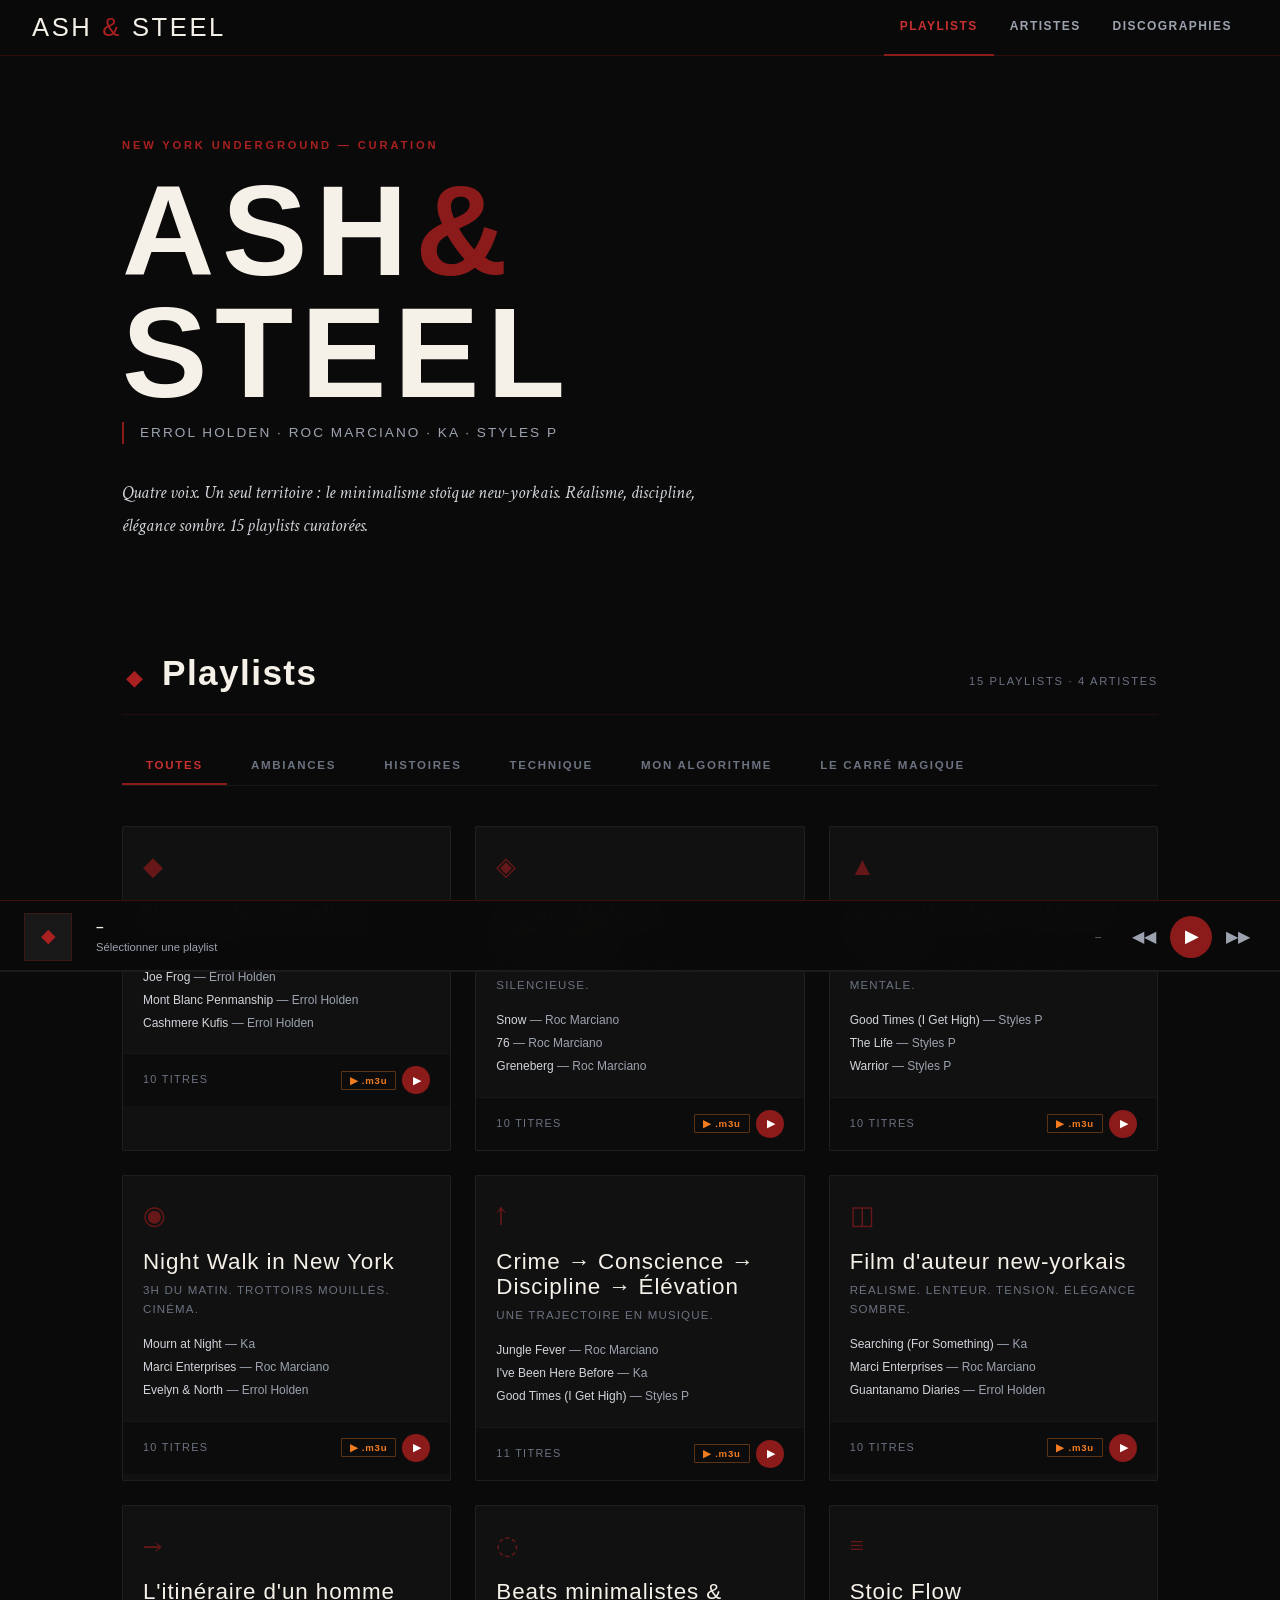
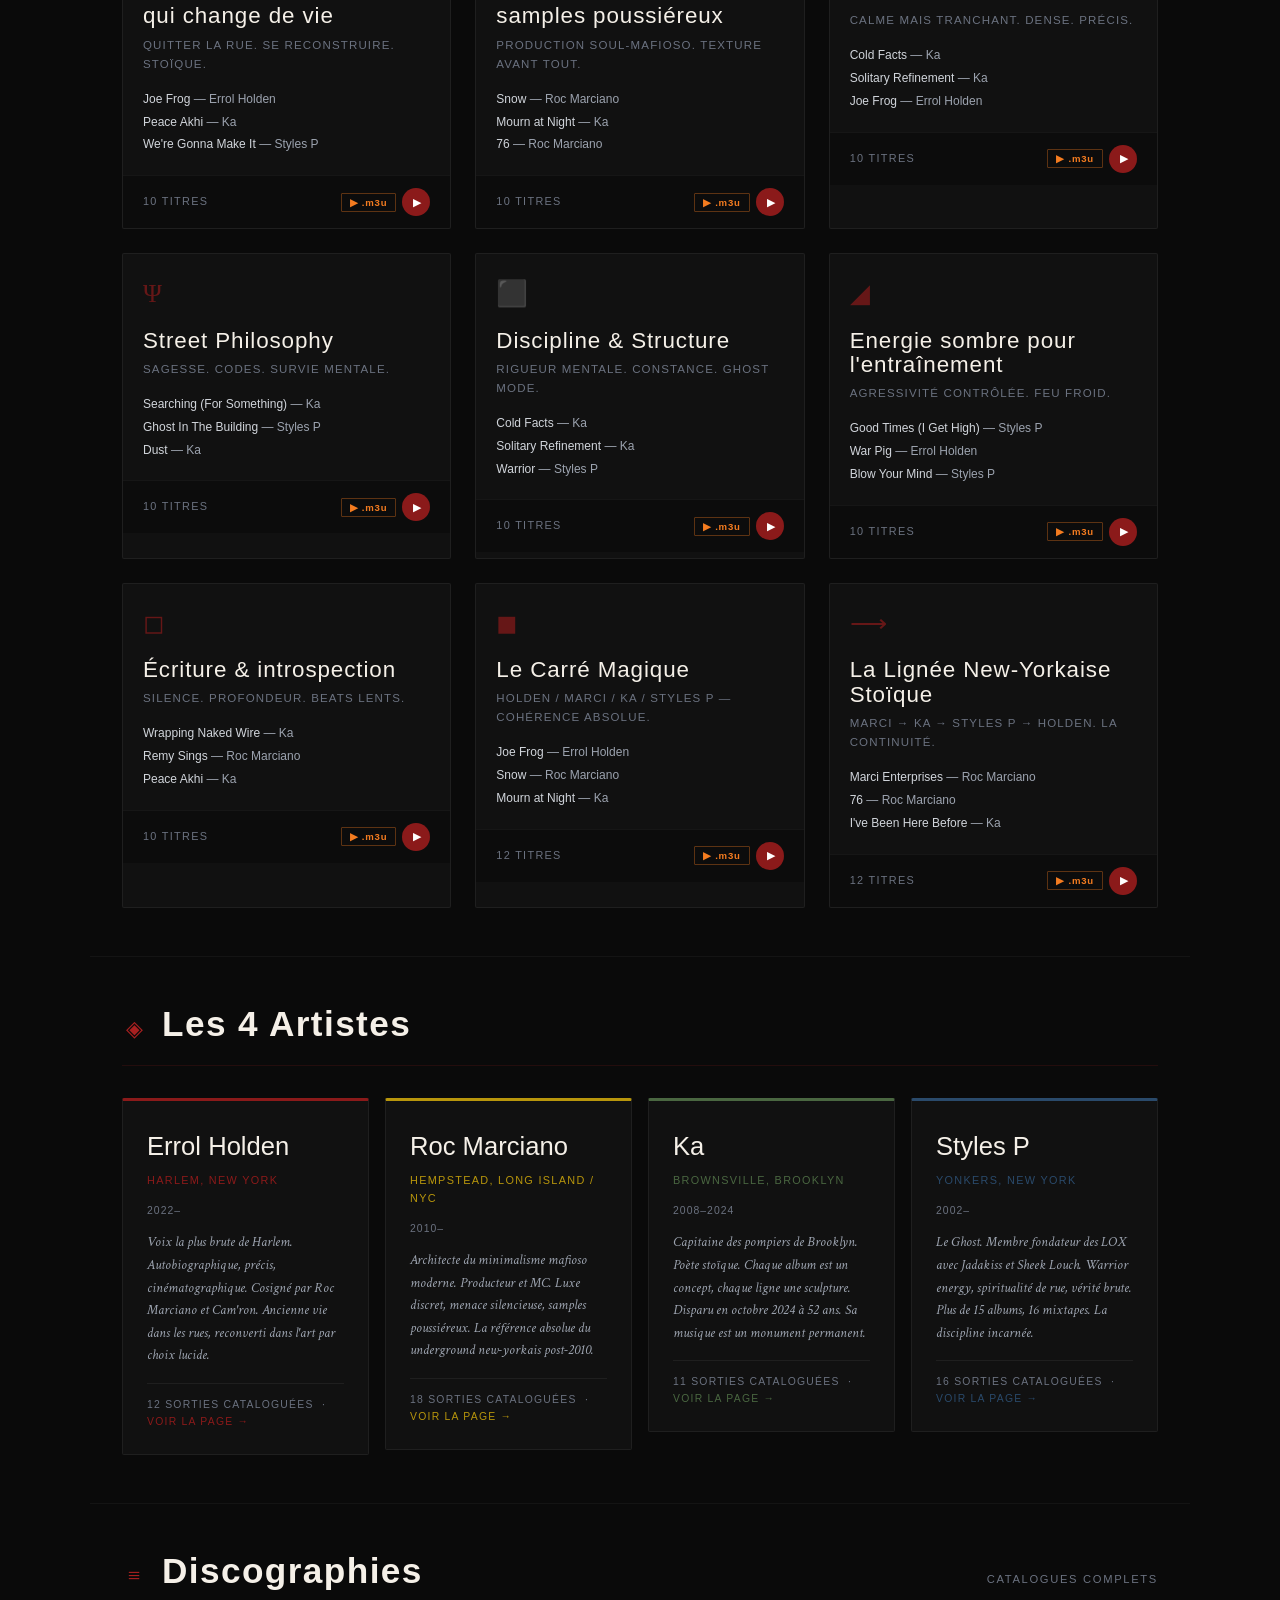
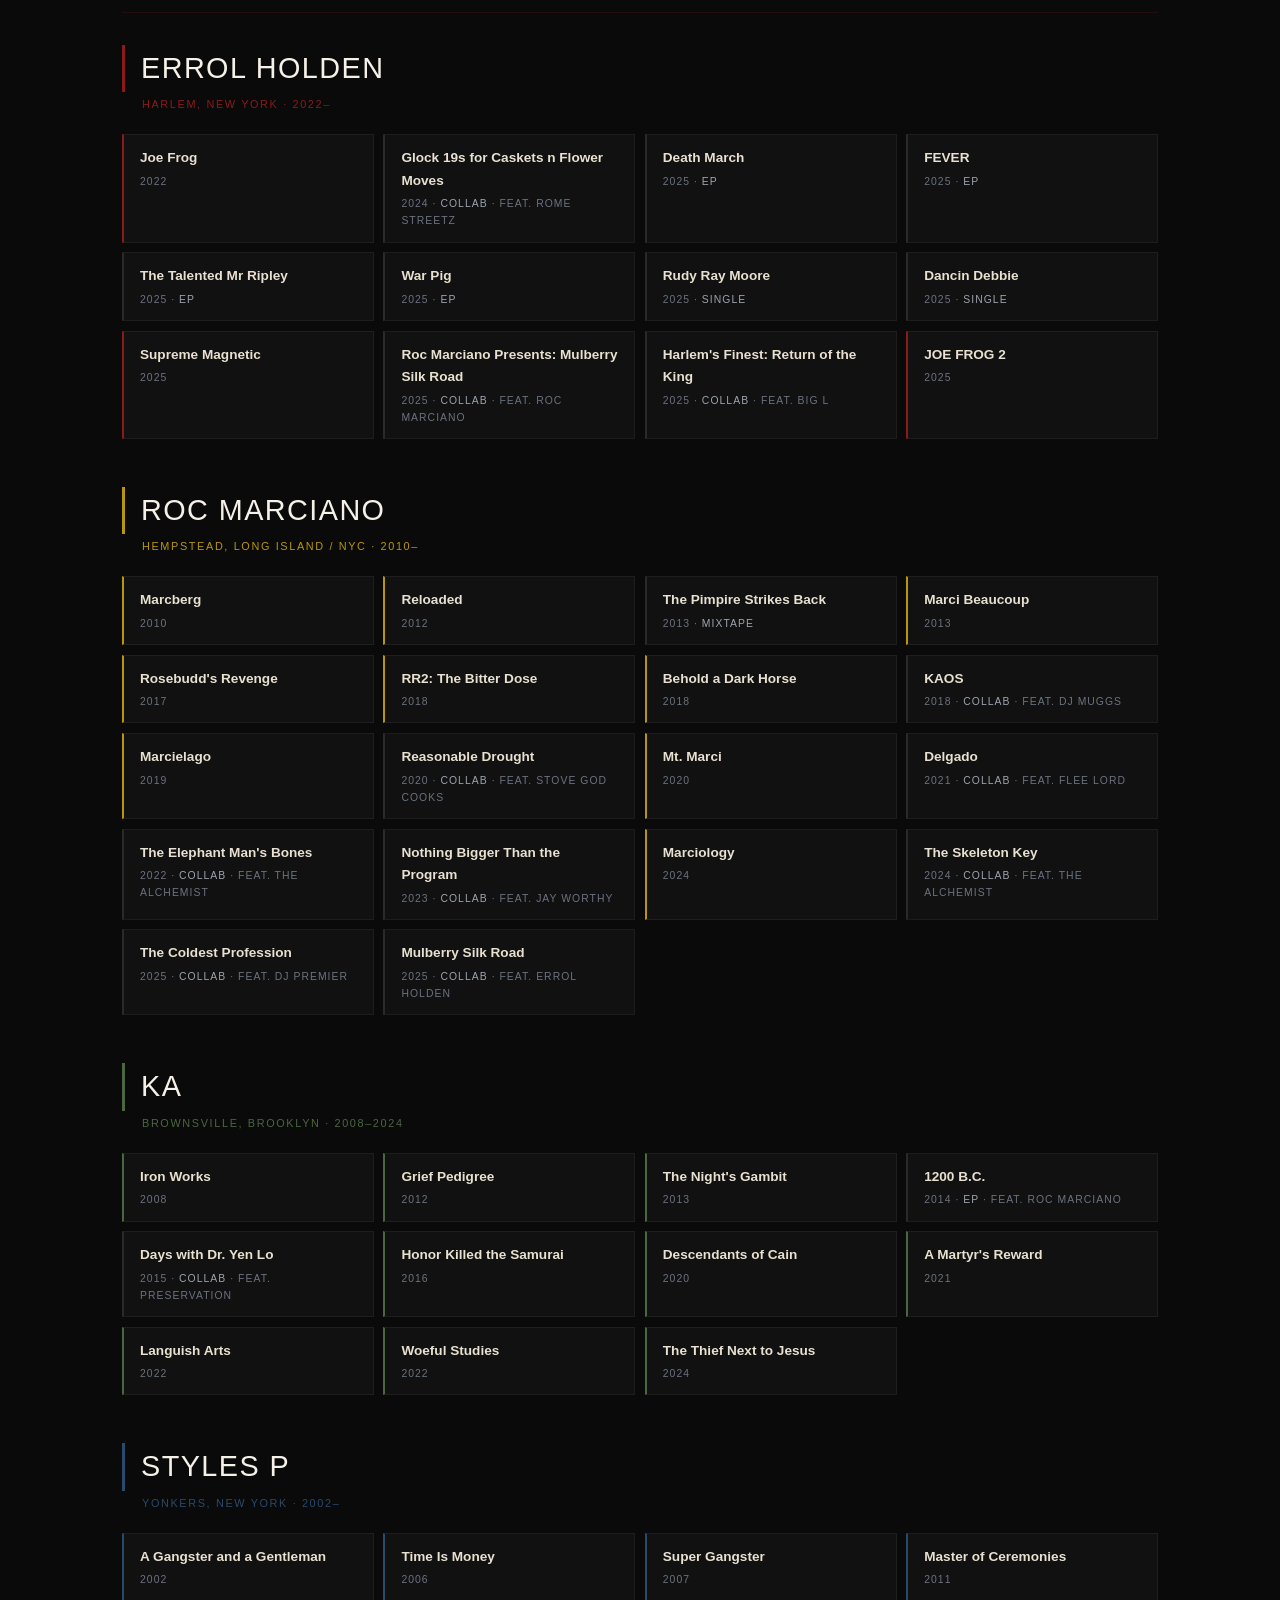
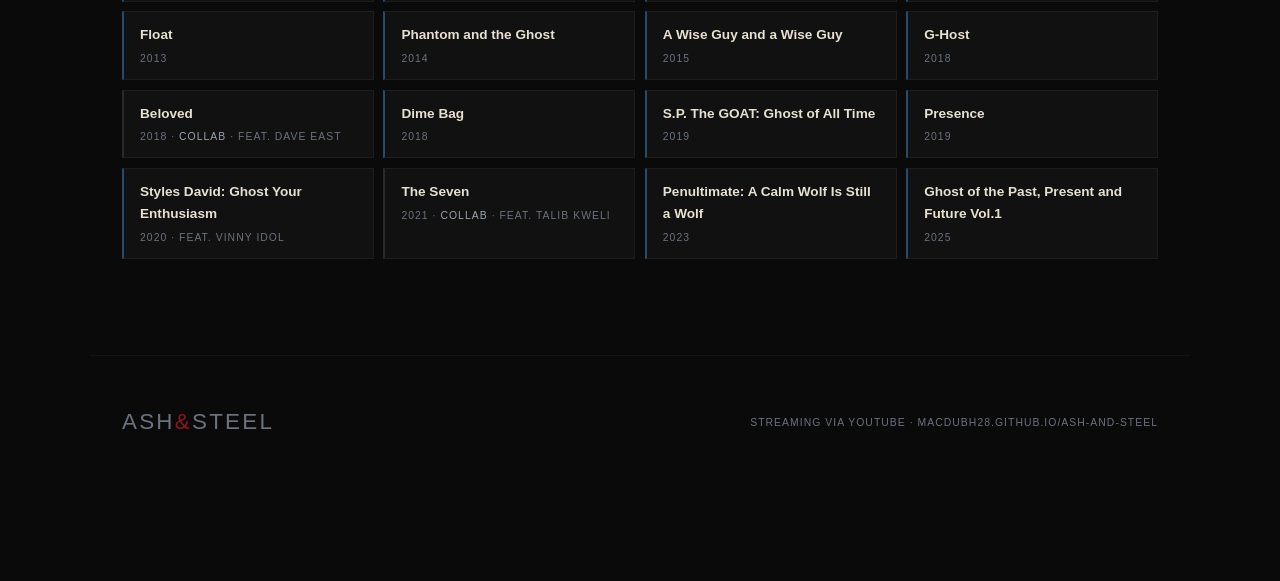
==== commit f074dbab: "feat: pages dediees Holden, Marciano, Styles P + filiation Ghost + cartes cliquables" ====
--- a/index.html
+++ b/index.html
@@ -1,610 +1,346 @@
 <!DOCTYPE html>
 <html lang="fr">
 <head>
-<meta charset="UTF-8">
-<meta name="viewport" content="width=device-width, initial-scale=1.0">
-<meta name="description" content="Ash & Steel — Playlists curatorées : Errol Holden, Roc Marciano, Ka, Styles P">
-<title>ASH & STEEL</title>
-<link rel="stylesheet" href="style.css">
-<link rel="icon" href="data:image/svg+xml,<svg xmlns='http://www.w3.org/2000/svg' viewBox='0 0 100 100'><text y='.9em' font-size='90'>◆</text></svg>">
+  <meta charset="UTF-8">
+  <meta name="viewport" content="width=device-width, initial-scale=1.0">
+  <meta name="description" content="Ash & Steel — Playlists curatorées : Errol Holden, Roc Marciano, Ka, Styles P">
+  <title>ASH & STEEL</title>
+  <link rel="stylesheet" href="style.css">
+  <link rel="icon" href="data:image/svg+xml,<svg xmlns='http://www.w3.org/2000/svg' viewBox='0 0 100 100'><text y='.9em' font-size='90'>◆</text></svg>">
+  <!-- PWA -->
+  <link rel="manifest" href="manifest.json">
+  <meta name="theme-color" content="#0a0a0a">
+  <meta name="apple-mobile-web-app-capable" content="yes">
+  <meta name="apple-mobile-web-app-status-bar-style" content="black-translucent">
+  <meta name="apple-mobile-web-app-title" content="ASH&STEEL">
+  <link rel="apple-touch-icon" href="icons/icon-192.png">
 </head>
 <body>
-
-<!-- NAV -->
-<nav class="nav">
-  <div class="nav-logo">ASH<span>&</span>STEEL</div>
-  <ul class="nav-links">
-    <li><a href="#playlists" class="active">Playlists</a></li>
-    <li><a href="#artistes">Artistes</a></li>
-    <li><a href="#discographies">Discographies</a></li>
-  </ul>
-</nav>
-
-<!-- HERO -->
-<header class="hero">
-  <div class="hero-eyebrow">New York Underground — Curation</div>
-  <h1>ASH<em>&</em><br>STEEL</h1>
-  <div class="hero-sub">Errol Holden · Roc Marciano · Ka · Styles P</div>
-  <p class="hero-desc">Quatre voix. Un seul territoire : le minimalisme stoïque new-yorkais. Réalisme, discipline, élégance sombre. 15 playlists curatorées.</p>
-</header>
-
-<!-- MAIN PLAYLISTS SECTION -->
-<main class="section" id="playlists">
-  <div class="section-header">
-    <span class="section-icon">◆</span>
-    <h2 class="section-title">Playlists</h2>
-    <span class="section-count">15 playlists · 4 artistes</span>
+  <!-- NAV -->
+  <nav class="nav">
+    <div class="nav-logo">ASH<span>&</span>STEEL</div>
+    <ul class="nav-links">
+      <li><a href="#playlists" class="active">Playlists</a></li>
+      <li><a href="#artistes">Artistes</a></li>
+      <li><a href="#discographies">Discographies</a></li>
+    </ul>
+  </nav>
+
+  <!-- HERO -->
+  <header class="hero">
+    <div class="hero-eyebrow">New York Underground — Curation</div>
+    <h1>ASH<em>&</em><br>STEEL</h1>
+    <div class="hero-sub">Errol Holden · Roc Marciano · Ka · Styles P</div>
+    <p class="hero-desc">Quatre voix. Un seul territoire : le minimalisme stoïque new-yorkais. Réalisme, discipline, élégance sombre. 15 playlists curatorées.</p>
+  </header>
+
+  <!-- MAIN PLAYLISTS SECTION -->
+  <main class="section" id="playlists">
+    <div class="section-header">
+      <span class="section-icon">◆</span>
+      <h2 class="section-title">Playlists</h2>
+      <span class="section-count">15 playlists · 4 artistes</span>
+    </div>
+    <div class="cat-tabs" id="catTabs">
+      <button class="cat-tab active" data-cat="all">Toutes</button>
+      <button class="cat-tab" data-cat="mood">Ambiances</button>
+      <button class="cat-tab" data-cat="narrative">Histoires</button>
+      <button class="cat-tab" data-cat="technique">Technique</button>
+      <button class="cat-tab" data-cat="algo">Mon Algorithme</button>
+      <button class="cat-tab" data-cat="carre">Le Carré Magique</button>
+    </div>
+    <div class="playlist-grid" id="playlistGrid"></div>
+  </main>
+
+  <div class="divider"></div>
+
+  <!-- ARTISTS SECTION -->
+  <section class="section" id="artistes">
+    <div class="section-header">
+      <span class="section-icon">◈</span>
+      <h2 class="section-title">Les 4 Artistes</h2>
+    </div>
+    <div class="artists-grid" id="artistsGrid"></div>
+  </section>
+
+  <div class="divider"></div>
+
+  <!-- DISCOGRAPHIES SECTION -->
+  <section class="section" id="discographies">
+    <div class="section-header">
+      <span class="section-icon">≡</span>
+      <h2 class="section-title">Discographies</h2>
+      <span class="section-count">Catalogues complets</span>
+    </div>
+    <div id="discoContainer"></div>
+  </section>
+
+  <!-- FOOTER -->
+  <footer class="footer">
+    <div class="footer-logo">ASH<span>&</span>STEEL</div>
+    <div class="footer-note">Streaming via YouTube · macdubh28.github.io/ash-and-steel</div>
+  </footer>
+
+  <!-- DETAIL VIEW -->
+  <div class="detail-view" id="detailView">
+    <div id="detailContent"></div>
   </div>
 
-  <!-- CATEGORY TABS -->
-  <div class="cat-tabs" id="catTabs">
-    <button class="cat-tab active" data-cat="all">Toutes</button>
-    <button class="cat-tab" data-cat="mood">Ambiances</button>
-    <button class="cat-tab" data-cat="narrative">Histoires</button>
-    <button class="cat-tab" data-cat="technique">Technique</button>
-    <button class="cat-tab" data-cat="algo">Mon Algorithme</button>
-    <button class="cat-tab" data-cat="carre">Le Carré Magique</button>
+  <!-- YOUTUBE MINI PLAYER -->
+  <div id="yt-player-wrap">
+    <div class="player-progress"><div class="player-progress-bar" id="progressBar"></div></div>
+    <div id="yt-player-frame"></div>
+    <div class="player-thumb" id="playerThumb">◆</div>
+    <div class="player-info">
+      <div class="player-track" id="playerTrack">–</div>
+      <div class="player-artist" id="playerArtist">Sélectionner une playlist</div>
+    </div>
+    <div class="player-playlist" id="playerPlaylist">–</div>
+    <div class="player-controls">
+      <button class="player-btn" id="btnPrev" title="Précédent">&#9664;&#9664;</button>
+      <button class="player-btn main" id="btnPlay" title="Lecture / Pause">&#9654;</button>
+      <button class="player-btn" id="btnNext" title="Suivant">&#9654;&#9654;</button>
+    </div>
   </div>
 
-  <!-- PLAYLIST GRID -->
-  <div class="playlist-grid" id="playlistGrid"></div>
-</main>
-
-<div class="divider"></div>
-
-<!-- ARTISTS SECTION -->
-<section class="section" id="artistes">
-  <div class="section-header">
-    <span class="section-icon">◈</span>
-    <h2 class="section-title">Les 4 Artistes</h2>
-  </div>
-  <div class="artists-grid" id="artistsGrid"></div>
-</section>
-
-<div class="divider"></div>
-
-<!-- DISCOGRAPHIES SECTION -->
-<section class="section" id="discographies">
-  <div class="section-header">
-    <span class="section-icon">≡</span>
-    <h2 class="section-title">Discographies</h2>
-    <span class="section-count">Catalogues complets</span>
-  </div>
-  <div id="discoContainer"></div>
-</section>
-
-<!-- FOOTER -->
-<footer class="footer">
-  <div class="footer-logo">ASH<span>&</span>STEEL</div>
-  <div class="footer-note">Streaming via YouTube · macdubh28.github.io/ash-and-steel</div>
-</footer>
-
-<!-- DETAIL VIEW (overlay) -->
-<div class="detail-view" id="detailView">
-  <div id="detailContent"></div>
-</div>
-
-<!-- YOUTUBE MINI PLAYER -->
-<div id="yt-player-wrap">
-  <div class="player-progress"><div class="player-progress-bar" id="progressBar"></div></div>
-  <div id="yt-player-frame"></div>
-  <div class="player-thumb" id="playerThumb">◆</div>
-  <div class="player-info">
-    <div class="player-track" id="playerTrack">–</div>
-    <div class="player-artist" id="playerArtist">Sélectionner une playlist</div>
-  </div>
-  <div class="player-playlist" id="playerPlaylist">–</div>
-  <div class="player-controls">
-    <button class="player-btn" id="btnPrev" title="Précédent">&#9664;&#9664;</button>
-    <button class="player-btn main" id="btnPlay" title="Lecture / Pause">&#9654;</button>
-    <button class="player-btn" id="btnNext" title="Suivant">&#9654;&#9654;</button>
-  </div>
-</div>
-
-<script src="data.js"></script>
-<script>
-// ── YOUTUBE IFRAME API ──────────────────────────────────────────────────────
-let ytPlayer = null;
-let ytReady = false;
-let pendingVideoId = null;
-
-window.onYouTubeIframeAPIReady = function() {
-  ytReady = true;
-  ytPlayer = new YT.Player('yt-player-frame', {
-    height: '0', width: '0',
-    playerVars: { autoplay: 0, controls: 0, rel: 0, modestbranding: 1, playsinline: 1 },
-    events: {
-      onReady: function(e) {
-        if (pendingVideoId) { e.target.loadVideoById(pendingVideoId); pendingVideoId = null; }
-      },
-      onStateChange: function(e) {
-        if (e.data === YT.PlayerState.ENDED) nextTrack();
-        if (e.data === YT.PlayerState.PLAYING) {
-          document.getElementById('btnPlay').innerHTML = '&#9646;&#9646;';
-          startProgressPoll();
-        } else {
-          document.getElementById('btnPlay').innerHTML = '&#9654;';
+  <script src="data.js"></script>
+  <script>
+    let ytPlayer = null, ytReady = false, pendingVideoId = null;
+    window.onYouTubeIframeAPIReady = function() {
+      ytReady = true;
+      ytPlayer = new YT.Player('yt-player-frame', {
+        height: '0', width: '0',
+        playerVars: { autoplay: 0, controls: 0, rel: 0, modestbranding: 1, playsinline: 1 },
+        events: {
+          onReady: function(e) { if (pendingVideoId) { e.target.loadVideoById(pendingVideoId); pendingVideoId = null; } },
+          onStateChange: function(e) {
+            if (e.data === YT.PlayerState.ENDED) nextTrack();
+            if (e.data === YT.PlayerState.PLAYING) { document.getElementById('btnPlay').innerHTML = '&#9646;&#9646;'; startProgressPoll(); }
+            else { document.getElementById('btnPlay').innerHTML = '&#9654;'; }
+          }
         }
+      });
+    };
+    (function() { var tag = document.createElement('script'); tag.src = 'https://www.youtube.com/iframe_api'; document.head.appendChild(tag); })();
+
+    let currentPlaylist = null, currentTrackIdx = 0, isPlaying = false, progressInterval = null;
+
+    function playPlaylist(playlistId, startIdx) {
+      currentPlaylist = ASH_DATA.playlists.find(p => p.id === playlistId);
+      currentTrackIdx = startIdx || 0;
+      loadCurrentTrack();
+      document.querySelectorAll('.playlist-card').forEach(c => c.classList.toggle('playing', c.dataset.id === playlistId));
+      updateTrackHighlight();
+    }
+    function loadCurrentTrack() {
+      if (!currentPlaylist) return;
+      const track = currentPlaylist.tracks[currentTrackIdx];
+      if (!track) return;
+      document.getElementById('playerTrack').textContent = track.title;
+      document.getElementById('playerArtist').textContent = track.artist;
+      document.getElementById('playerPlaylist').textContent = currentPlaylist.title;
+      document.getElementById('playerThumb').textContent = currentPlaylist.icon;
+      document.getElementById('yt-player-wrap').classList.add('visible');
+      if (track.ytId) {
+        if (!ytReady || !ytPlayer) { pendingVideoId = track.ytId; return; }
+        ytPlayer.loadVideoById(track.ytId);
+        isPlaying = true;
+      } else {
+        if (!ytReady || !ytPlayer) return;
+        try { ytPlayer.cuePlaylist({ listType: 'search', list: track.ytSearch, index: 0 }); ytPlayer.playVideo(); }
+        catch(e) {}
+        isPlaying = true;
       }
-    }
-  });
-};
-
-// Load YouTube API
-(function() {
-  var tag = document.createElement('script');
-  tag.src = 'https://www.youtube.com/iframe_api';
-  document.head.appendChild(tag);
-})();
-
-// ── PLAYER STATE ────────────────────────────────────────────────────────────
-let currentPlaylist = null;
-let currentTrackIdx = 0;
-let isPlaying = false;
-let progressInterval = null;
-
-function playPlaylist(playlistId, startIdx) {
-  currentPlaylist = ASH_DATA.playlists.find(p => p.id === playlistId);
-  currentTrackIdx = startIdx || 0;
-  loadCurrentTrack();
-  document.querySelectorAll('.playlist-card').forEach(c => {
-    c.classList.toggle('playing', c.dataset.id === playlistId);
-  });
-  // Update track highlight in detail view
-  updateTrackHighlight();
-}
-
-function loadCurrentTrack() {
-  if (!currentPlaylist) return;
-  const track = currentPlaylist.tracks[currentTrackIdx];
-  if (!track) return;
-
-  document.getElementById('playerTrack').textContent = track.title;
-  document.getElementById('playerArtist').textContent = track.artist;
-  document.getElementById('playerPlaylist').textContent = currentPlaylist.title;
-  document.getElementById('playerThumb').textContent = currentPlaylist.icon;
-  document.getElementById('yt-player-wrap').classList.add('visible');
-
-  // Search YouTube for the track
-  searchAndPlay(track.ytSearch);
-}
-
-async function searchAndPlay(query) {
-  // Use YouTube's search via oEmbed as fallback, or direct search
-  // We use the YouTube search redirect approach — most reliable for embedded
-  const searchUrl = `https://www.youtube.com/results?search_query=${encodeURIComponent(query)}`;
-  
-  // Try to get the first result video ID via a CORS-friendly approach
-  // We use a known-good strategy: embed as a search playlist
-  // For now, open YouTube search in a new tab as fallback, 
-  // and load the video once we have the ID from our curated data
-  
-  if (!ytReady || !ytPlayer) {
-    pendingVideoId = null;
-    // Show loading state
-    document.getElementById('playerTrack').innerHTML = 
-      '<span class="yt-loading"></span>' + (currentPlaylist.tracks[currentTrackIdx]?.title || '');
-    return;
-  }
-
-  // Load using cueVideoByUrl with search — YouTube handles resolution
-  try {
-    // Use YouTube search list via embed
-    ytPlayer.loadVideoByUrl(`https://www.youtube.com/v/?q=${encodeURIComponent(query)}&autoplay=1`);
-  } catch(e) {
-    // Fallback: use cueVideoById with a direct known search
-    ytPlayer.cuePlaylist({listType: 'search', list: query, index: 0});
-    ytPlayer.playVideo();
-  }
-  isPlaying = true;
-  updateTrackHighlight();
-}
-
-function playPause() {
-  if (!ytPlayer || !ytReady) return;
-  if (isPlaying) {
-    ytPlayer.pauseVideo();
-    isPlaying = false;
-  } else {
-    ytPlayer.playVideo();
-    isPlaying = true;
-  }
-}
-
-function prevTrack() {
-  if (!currentPlaylist) return;
-  currentTrackIdx = (currentTrackIdx - 1 + currentPlaylist.tracks.length) % currentPlaylist.tracks.length;
-  loadCurrentTrack();
-}
-
-function nextTrack() {
-  if (!currentPlaylist) return;
-  currentTrackIdx = (currentTrackIdx + 1) % currentPlaylist.tracks.length;
-  loadCurrentTrack();
-}
-
-function startProgressPoll() {
-  if (progressInterval) clearInterval(progressInterval);
-  progressInterval = setInterval(() => {
-    if (!ytPlayer || !isPlaying) return;
-    try {
-      const d = ytPlayer.getDuration();
-      const t = ytPlayer.getCurrentTime();
-      if (d > 0) {
-        document.getElementById('progressBar').style.width = ((t/d)*100) + '%';
-      }
-    } catch(e) {}
-  }, 1000);
-}
-
-function updateTrackHighlight() {
-  document.querySelectorAll('.track-row').forEach((row, i) => {
-    row.classList.toggle('active', i === currentTrackIdx);
-  });
-}
-
-document.getElementById('btnPlay').addEventListener('click', playPause);
-document.getElementById('btnPrev').addEventListener('click', prevTrack);
-document.getElementById('btnNext').addEventListener('click', nextTrack);
-
-// ── RENDER PLAYLISTS ────────────────────────────────────────────────────────
-function renderPlaylists(cat) {
-  const grid = document.getElementById('playlistGrid');
-  const playlists = cat === 'all' 
-    ? ASH_DATA.playlists 
-    : ASH_DATA.playlists.filter(p => p.category === cat);
-
-  grid.innerHTML = playlists.map(pl => `
-    <div class="playlist-card ${currentPlaylist?.id === pl.id ? 'playing' : ''}" 
-         data-id="${pl.id}" 
-         onclick="openDetail('${pl.id}')">
-      <div class="card-inner">
-        <span class="card-icon">${pl.icon}</span>
-        <div class="card-title">${pl.title}</div>
-        <div class="card-subtitle">${pl.subtitle}</div>
-        <div class="card-tracks-preview">
-          ${pl.tracks.slice(0, 3).map(t => `
-            <div class="card-track-line">
-              <strong>${t.title}</strong> — ${t.artist}
+      updateTrackHighlight();
+    }
+    function playPause() {
+      if (!ytPlayer || !ytReady) return;
+      if (isPlaying) { ytPlayer.pauseVideo(); isPlaying = false; }
+      else { ytPlayer.playVideo(); isPlaying = true; }
+    }
+    function prevTrack() { if (!currentPlaylist) return; currentTrackIdx = (currentTrackIdx - 1 + currentPlaylist.tracks.length) % currentPlaylist.tracks.length; loadCurrentTrack(); }
+    function nextTrack() { if (!currentPlaylist) return; currentTrackIdx = (currentTrackIdx + 1) % currentPlaylist.tracks.length; loadCurrentTrack(); }
+    function startProgressPoll() {
+      if (progressInterval) clearInterval(progressInterval);
+      progressInterval = setInterval(() => {
+        if (!ytPlayer || !isPlaying) return;
+        try { const d = ytPlayer.getDuration(), t = ytPlayer.getCurrentTime(); if (d > 0) document.getElementById('progressBar').style.width = ((t/d)*100) + '%'; } catch(e) {}
+      }, 1000);
+    }
+    function updateTrackHighlight() { document.querySelectorAll('.track-row').forEach((row, i) => row.classList.toggle('active', i === currentTrackIdx)); }
+    document.getElementById('btnPlay').addEventListener('click', playPause);
+    document.getElementById('btnPrev').addEventListener('click', prevTrack);
+    document.getElementById('btnNext').addEventListener('click', nextTrack);
+
+    function renderPlaylists(cat) {
+      const grid = document.getElementById('playlistGrid');
+      const playlists = cat === 'all' ? ASH_DATA.playlists : ASH_DATA.playlists.filter(p => p.category === cat);
+      grid.innerHTML = playlists.map(pl => `
+        <div class="playlist-card ${currentPlaylist?.id === pl.id ? 'playing' : ''}" data-id="${pl.id}" onclick="openDetail('${pl.id}')">
+          <div class="card-inner">
+            <span class="card-icon">${pl.icon}</span>
+            <div class="card-title">${pl.title}</div>
+            <div class="card-subtitle">${pl.subtitle}</div>
+            <div class="card-tracks-preview">
+              ${pl.tracks.slice(0,3).map(t => `<div class="card-track-line"><strong>${t.title}</strong> — ${t.artist}</div>`).join('')}
             </div>
-          `).join('')}
-        </div>
-      </div>
-      <div class="card-footer">
-        <span class="card-count">${pl.tracks.length} titres</span>
-        <div style="display:flex;gap:6px;align-items:center;">
-          <button class="vlc-card-btn" onclick="event.stopPropagation(); exportM3U('${pl.id}')" title="Export VLC .m3u">▶ .m3u</button>
-          <button class="card-play-btn" onclick="event.stopPropagation(); playPlaylist('${pl.id}', 0)" title="Lancer la playlist">&#9654;</button>
-        </div>
-      </div>
-    </div>
-  `).join('');
-}
-
-// ── CATEGORY TABS ────────────────────────────────────────────────────────────
-document.getElementById('catTabs').addEventListener('click', e => {
-  const btn = e.target.closest('.cat-tab');
-  if (!btn) return;
-  document.querySelectorAll('.cat-tab').forEach(b => b.classList.remove('active'));
-  btn.classList.add('active');
-  renderPlaylists(btn.dataset.cat);
-});
-
-// ── DETAIL VIEW ─────────────────────────────────────────────────────────────
-function openDetail(playlistId) {
-  const pl = ASH_DATA.playlists.find(p => p.id === playlistId);
-  if (!pl) return;
-  
-  const catLabel = ASH_DATA.categories.find(c => c.id === pl.category)?.label || pl.category;
-  
-  // Check if playlist has chapters (narrative)
-  const hasChapters = pl.tracks.some(t => t.chapter);
-  const hasEras = pl.tracks.some(t => t.era);
-  
-  let prevChapter = '';
-  let prevEra = '';
-  
-  const trackRows = pl.tracks.map((t, i) => {
-    let extra = '';
-    if (hasChapters && t.chapter && t.chapter !== prevChapter) {
-      prevChapter = t.chapter;
-      extra = `<div class="track-chapter">${t.chapter}</div>`;
-    }
-    if (hasEras && t.era && t.era !== prevEra) {
-      prevEra = t.era;
-      extra = `<div class="track-chapter">${t.era}</div>`;
-    }
-    return `
-      ${extra}
-      <div class="track-row ${currentPlaylist?.id === playlistId && currentTrackIdx === i ? 'active' : ''}" 
-           onclick="playPlaylist('${playlistId}', ${i}); updateTrackHighlight()">
-        <div class="track-num">${i+1}</div>
-        <div class="track-info">
-          <div class="track-name">${t.title}</div>
-          <div class="track-artist">${t.artist}</div>
-        </div>
-        <div class="track-album">${t.album}</div>
-        <div class="track-year">${t.year}</div>
-      </div>
-    `;
-  }).join('');
-
-  document.getElementById('detailContent').innerHTML = `
-    <div style="max-width:800px; margin: 0 auto;">
-      <div style="padding-bottom: 1.5rem;">
-        <button class="btn btn-back" onclick="closeDetail()">&#8592; Retour</button>
-      </div>
-      <div class="detail-header">
-        <div class="detail-icon-block">${pl.icon}</div>
-        <div class="detail-info">
-          <div class="detail-category">${catLabel}</div>
-          <div class="detail-title">${pl.title}</div>
-          <div class="detail-subtitle">${pl.subtitle}</div>
-          <div class="detail-mood">${pl.mood}</div>
-          <div class="detail-actions">
-            <button class="btn btn-primary" onclick="playPlaylist('${pl.id}', 0)">&#9654; Lancer</button>
-            <button class="btn btn-secondary" onclick="shufflePlay('${pl.id}')">⇌ Shuffle</button>
-            <button class="btn btn-vlc" onclick="exportM3U('${pl.id}')" title="Télécharger la playlist pour VLC desktop">
-              <span class="vlc-icon">▶</span> VLC Desktop
-            </button>
-            <button class="btn btn-vlc-ios" onclick="openInVLCiOS('${pl.id}')" title="Ouvrir le premier titre dans VLC iOS">
-              <span class="vlc-icon">▶</span> VLC iPhone
-            </button>
-          </div>
-        </div>
-      </div>
-
-      <div class="tracklist">
-        <div class="tracklist-header">
-          <span>#</span>
-          <span>Titre / Artiste</span>
-          <span>Album</span>
-          <span style="text-align:right">Année</span>
-        </div>
-        ${trackRows}
-      </div>
-    </div>
-  `;
-
-  document.getElementById('detailView').classList.add('open');
-  window.scrollTo(0, 0);
-}
-
-function closeDetail() {
-  document.getElementById('detailView').classList.remove('open');
-}
-
-function shufflePlay(playlistId) {
-  const pl = ASH_DATA.playlists.find(p => p.id === playlistId);
-  if (!pl) return;
-  // Shuffle the tracks order in memory for this session
-  const shuffled = [...pl.tracks].sort(() => Math.random() - 0.5);
-  const tempPl = { ...pl, tracks: shuffled };
-  currentPlaylist = tempPl;
-  currentTrackIdx = 0;
-  loadCurrentTrack();
-  closeDetail();
-}
-
-// ── RENDER ARTISTS ──────────────────────────────────────────────────────────
-function renderArtists() {
-  const grid = document.getElementById('artistsGrid');
-  const artistColors = {
-    holden: '#8b1a1a',
-    marciano: '#b8960c',
-    ka: '#4a6741',
-    stylesp: '#2a4a6b'
-  };
-  
-  grid.innerHTML = Object.entries(ASH_DATA.artists).map(([id, artist]) => `
-    <div class="artist-card" 
-         style="border-top-color: ${artistColors[id]};"
-         onclick="scrollToDiscoSection('${id}')">
-      <div class="artist-name">${artist.name}</div>
-      <div class="artist-origin" style="color: ${artistColors[id]}">${artist.origin}</div>
-      <div class="artist-years">${artist.years}</div>
-      <div class="artist-bio">${artist.bio}</div>
-      <div class="artist-albums-count">${artist.albums.length} sorties cataloguées</div>
-    </div>
-  `).join('');
-}
-
-// ── RENDER DISCOGRAPHIES ─────────────────────────────────────────────────────
-function renderDiscographies() {
-  const container = document.getElementById('discoContainer');
-  const artistColors = {
-    holden: '#8b1a1a',
-    marciano: '#b8960c',
-    ka: '#4a6741',
-    stylesp: '#2a4a6b'
-  };
-
-  container.innerHTML = Object.entries(ASH_DATA.artists).map(([id, artist]) => `
-    <div id="disco-${id}" style="margin-bottom: 3rem;">
-      <h3 style="font-family: 'Bebas Neue', sans-serif; font-size: 1.8rem; color: var(--blanc); 
-                 margin-bottom: 0.25rem; border-left: 3px solid ${artistColors[id]}; 
-                 padding-left: 1rem; letter-spacing: 0.05em; font-weight: 400;">
-        ${artist.name}
-      </h3>
-      <div style="font-family: 'Rajdhani', sans-serif; font-size: 0.68rem; 
-                  letter-spacing: 0.15em; text-transform: uppercase; 
-                  color: ${artistColors[id]}; padding-left: 1.25rem; margin-bottom: 1.25rem;">
-        ${artist.origin} · ${artist.years}
-      </div>
-      <div style="display: grid; grid-template-columns: repeat(auto-fill, minmax(220px, 1fr)); gap: 0.6rem;">
-        ${artist.albums.map(album => `
-          <div style="background: var(--noir2); border: 1px solid rgba(255,255,255,0.05); 
-                      padding: 0.75rem 1rem; border-left: 2px solid ${album.type === 'LP' ? artistColors[id] : 'rgba(255,255,255,0.1)'};">
-            <div style="font-family: 'Rajdhani', sans-serif; font-size: 0.85rem; 
-                        font-weight: 600; color: var(--blanc2); margin-bottom: 0.2rem;">
-              ${album.title}
+          </div>
+          <div class="card-footer">
+            <span class="card-count">${pl.tracks.length} titres</span>
+            <div style="display:flex;gap:6px;align-items:center;">
+              <button class="vlc-card-btn" onclick="event.stopPropagation(); exportM3U('${pl.id}')" title="Export VLC .m3u">▶ .m3u</button>
+              <button class="card-play-btn" onclick="event.stopPropagation(); playPlaylist('${pl.id}', 0)" title="Lancer">&#9654;</button>
             </div>
-            <div style="font-family: 'Rajdhani', sans-serif; font-size: 0.65rem; 
-                        letter-spacing: 0.1em; text-transform: uppercase; color: var(--acier);">
-              ${album.year}
-              ${album.type !== 'LP' ? ` · <span style="color: var(--acier2);">${album.type}</span>` : ''}
-              ${album.feat ? ` · feat. ${album.feat}` : ''}
+          </div>
+        </div>`).join('');
+    }
+    document.getElementById('catTabs').addEventListener('click', e => {
+      const btn = e.target.closest('.cat-tab'); if (!btn) return;
+      document.querySelectorAll('.cat-tab').forEach(b => b.classList.remove('active'));
+      btn.classList.add('active'); renderPlaylists(btn.dataset.cat);
+    });
+
+    function openDetail(playlistId) {
+      const pl = ASH_DATA.playlists.find(p => p.id === playlistId); if (!pl) return;
+      const catLabel = ASH_DATA.categories.find(c => c.id === pl.category)?.label || pl.category;
+      const hasChapters = pl.tracks.some(t => t.chapter), hasEras = pl.tracks.some(t => t.era);
+      let prevChapter = '', prevEra = '';
+      const trackRows = pl.tracks.map((t, i) => {
+        let extra = '';
+        if (hasChapters && t.chapter && t.chapter !== prevChapter) { prevChapter = t.chapter; extra = `<div class="track-chapter">${t.chapter}</div>`; }
+        if (hasEras && t.era && t.era !== prevEra) { prevEra = t.era; extra = `<div class="track-chapter">${t.era}</div>`; }
+        return `${extra}<div class="track-row ${currentPlaylist?.id === playlistId && currentTrackIdx === i ? 'active' : ''}" onclick="playPlaylist('${playlistId}', ${i}); updateTrackHighlight()">
+          <div class="track-num">${i+1}</div>
+          <div class="track-info"><div class="track-name">${t.title}</div><div class="track-artist">${t.artist}</div></div>
+          <div class="track-album">${t.album}</div><div class="track-year">${t.year}</div>
+        </div>`;
+      }).join('');
+      document.getElementById('detailContent').innerHTML = `
+        <div style="max-width:800px;margin:0 auto;">
+          <div style="padding-bottom:1.5rem;"><button class="btn btn-back" onclick="closeDetail()">&#8592; Retour</button></div>
+          <div class="detail-header">
+            <div class="detail-icon-block">${pl.icon}</div>
+            <div class="detail-info">
+              <div class="detail-category">${catLabel}</div>
+              <div class="detail-title">${pl.title}</div>
+              <div class="detail-subtitle">${pl.subtitle}</div>
+              <div class="detail-mood">${pl.mood}</div>
+              <div class="detail-actions">
+                <button class="btn btn-primary" onclick="playPlaylist('${pl.id}', 0)">&#9654; Lancer</button>
+                <button class="btn btn-secondary" onclick="shufflePlay('${pl.id}')">⇌ Shuffle</button>
+                <button class="btn btn-vlc" onclick="exportM3U('${pl.id}')"><span class="vlc-icon">▶</span> VLC Desktop</button>
+                <button class="btn btn-vlc-ios" onclick="openInVLCiOS('${pl.id}')"><span class="vlc-icon">▶</span> VLC iPhone</button>
+              </div>
             </div>
           </div>
-        `).join('')}
-      </div>
-    </div>
-  `).join('');
-}
-
-function scrollToDiscoSection(id) {
-  document.getElementById('discographies').scrollIntoView({ behavior: 'smooth' });
-  setTimeout(() => {
-    const el = document.getElementById('disco-' + id);
-    if (el) el.scrollIntoView({ behavior: 'smooth', block: 'start' });
-  }, 400);
-}
-
-// ── VLC INTEGRATION ──────────────────────────────────────────────────────────
-
-// Builds a YouTube search URL from a track's ytSearch query
-function ytSearchURL(ytSearch) {
-  return `https://www.youtube.com/results?search_query=${encodeURIComponent(ytSearch)}`;
-}
-
-// Builds a direct YouTube search that VLC can open via yt-dlp
-// VLC desktop with yt-dlp reads: ytsearch:query
-function ytVLCSearch(ytSearch) {
-  return `ytsearch:${ytSearch}`;
-}
-
-// ── EXPORT .M3U for VLC Desktop ──────────────────────────────────────────────
-// Generates a .m3u file with all tracks as YouTube search queries.
-// VLC desktop (with yt-dlp installed) resolves these to actual streams.
-function exportM3U(playlistId) {
-  const pl = ASH_DATA.playlists.find(p => p.id === playlistId);
-  if (!pl) return;
-
-  const lines = ['#EXTM3U', `#PLAYLIST:${pl.title}`, ''];
-
-  pl.tracks.forEach((t, i) => {
-    // #EXTINF: duration (-1 = unknown), Artist - Title
-    lines.push(`#EXTINF:-1,${t.artist} - ${t.title}`);
-    lines.push(`#EXTVLCOPT:network-caching=1000`);
-    // YouTube search URL — VLC desktop with yt-dlp resolves this
-    lines.push(`https://www.youtube.com/results?search_query=${encodeURIComponent(t.ytSearch)}`);
-    lines.push('');
-  });
-
-  const content = lines.join('\n');
-  const blob = new Blob([content], { type: 'audio/x-mpegurl' });
-  const url = URL.createObjectURL(blob);
-  const a = document.createElement('a');
-  a.href = url;
-  a.download = `ash-steel_${pl.id}.m3u`;
-  document.body.appendChild(a);
-  a.click();
-  document.body.removeChild(a);
-  URL.revokeObjectURL(url);
-
-  showVLCToast('M3U téléchargé — ouvre-le avec VLC desktop');
-}
-
-// ── VLC iOS DEEPLINK ─────────────────────────────────────────────────────────
-// vlc:// protocol opens VLC iOS directly with a URL.
-// We send the full YouTube search URL — VLC iOS handles resolution.
-// Shows a modal with all tracks as vlc:// links so user can tap each one.
-function openInVLCiOS(playlistId) {
-  const pl = ASH_DATA.playlists.find(p => p.id === playlistId);
-  if (!pl) return;
-
-  // Detect if we're on iOS
-  const isIOS = /iPhone|iPad|iPod/i.test(navigator.userAgent);
-
-  if (isIOS) {
-    // On iPhone: show the VLC iOS panel with tappable track links
-    showVLCiOSPanel(pl);
-  } else {
-    // On desktop: show instructions + QR-style link list
-    showVLCiOSPanel(pl, true);
-  }
-}
-
-function showVLCiOSPanel(pl, isDesktop) {
-  const existing = document.getElementById('vlc-panel');
-  if (existing) existing.remove();
-
-  const trackLinks = pl.tracks.map((t, i) => {
-    const ytURL = `https://www.youtube.com/results?search_query=${encodeURIComponent(t.ytSearch)}`;
-    const vlcURL = `vlc://${ytURL.replace('https://', '')}`;
-    return `
-      <div class="vlc-track-row">
-        <span class="vlc-track-num">${i+1}</span>
-        <div class="vlc-track-info">
-          <div class="vlc-track-name">${t.title}</div>
-          <div class="vlc-track-artist">${t.artist}</div>
-        </div>
-        <a class="vlc-open-btn" href="${vlcURL}" title="Ouvrir dans VLC iOS">▶</a>
-      </div>
-    `;
-  }).join('');
-
-  const panel = document.createElement('div');
-  panel.id = 'vlc-panel';
-  panel.innerHTML = `
-    <div class="vlc-panel-overlay" onclick="closeVLCPanel()"></div>
-    <div class="vlc-panel-inner">
-      <div class="vlc-panel-header">
-        <div class="vlc-panel-title">
-          <span class="vlc-logo">▶</span>
-          VLC iPhone — ${pl.title}
-        </div>
-        <button class="vlc-panel-close" onclick="closeVLCPanel()">✕</button>
-      </div>
-      <div class="vlc-panel-note">
-        ${isDesktop 
-          ? 'Ouvre cette page sur ton iPhone pour utiliser les liens VLC directement.'
-          : 'Tape sur ▶ pour ouvrir le titre dans VLC. VLC doit être installé sur ton iPhone.'
-        }
-      </div>
-      <div class="vlc-tracklist">
-        ${trackLinks}
-      </div>
-      <div class="vlc-panel-footer">
-        <button class="btn btn-vlc" onclick="exportM3U('${pl.id}'); closeVLCPanel()">
-          Télécharger .m3u pour VLC Desktop
-        </button>
-      </div>
-    </div>
-  `;
-  document.body.appendChild(panel);
-  requestAnimationFrame(() => panel.querySelector('.vlc-panel-inner').classList.add('open'));
-}
-
-function closeVLCPanel() {
-  const panel = document.getElementById('vlc-panel');
-  if (panel) {
-    panel.querySelector('.vlc-panel-inner').classList.remove('open');
-    setTimeout(() => panel.remove(), 300);
-  }
-}
-
-// ── VLC TOAST ────────────────────────────────────────────────────────────────
-function showVLCToast(msg) {
-  const existing = document.getElementById('vlc-toast');
-  if (existing) existing.remove();
-  const toast = document.createElement('div');
-  toast.id = 'vlc-toast';
-  toast.textContent = msg;
-  document.body.appendChild(toast);
-  requestAnimationFrame(() => toast.classList.add('show'));
-  setTimeout(() => {
-    toast.classList.remove('show');
-    setTimeout(() => toast.remove(), 400);
-  }, 3000);
-}
-
-// ── INIT ─────────────────────────────────────────────────────────────────────
-renderPlaylists('all');
-renderArtists();
-renderDiscographies();
-</script>
-
-<script src="https://www.youtube.com/iframe_api" defer></script>
+          <div class="tracklist">
+            <div class="tracklist-header"><span>#</span><span>Titre / Artiste</span><span>Album</span><span style="text-align:right">Année</span></div>
+            ${trackRows}
+          </div>
+        </div>`;
+      document.getElementById('detailView').classList.add('open');
+      window.scrollTo(0, 0);
+    }
+    function closeDetail() { document.getElementById('detailView').classList.remove('open'); }
+    function shufflePlay(playlistId) {
+      const pl = ASH_DATA.playlists.find(p => p.id === playlistId); if (!pl) return;
+      currentPlaylist = { ...pl, tracks: [...pl.tracks].sort(() => Math.random() - 0.5) };
+      currentTrackIdx = 0; loadCurrentTrack(); closeDetail();
+    }
+
+    function renderArtists() {
+      const grid = document.getElementById('artistsGrid');
+      const artistColors = { holden: '#8b1a1a', marciano: '#b8960c', ka: '#4a6741', stylesp: '#2a4a6b' };
+      const artistPages = { holden: 'holden.html', marciano: 'marciano.html', ka: 'ka.html', stylesp: 'stylesp.html' };
+      grid.innerHTML = Object.entries(ASH_DATA.artists).map(([id, artist]) => `
+        <a href="${artistPages[id]}" style="text-decoration:none;color:inherit;">
+          <div class="artist-card" style="border-top-color:${artistColors[id]};cursor:pointer;">
+            <div class="artist-name">${artist.name}</div>
+            <div class="artist-origin" style="color:${artistColors[id]}">${artist.origin}</div>
+            <div class="artist-years">${artist.years}</div>
+            <div class="artist-bio">${artist.bio}</div>
+            <div class="artist-albums-count">${artist.albums.length} sorties cataloguées &nbsp;·&nbsp; <span style="color:${artistColors[id]};">Voir la page →</span></div>
+          </div>
+        </a>`).join('');
+    }
+
+    function renderDiscographies() {
+      const container = document.getElementById('discoContainer');
+      const artistColors = { holden: '#8b1a1a', marciano: '#b8960c', ka: '#4a6741', stylesp: '#2a4a6b' };
+      container.innerHTML = Object.entries(ASH_DATA.artists).map(([id, artist]) => `
+        <div id="disco-${id}" style="margin-bottom:3rem;">
+          <h3 style="font-family:'Bebas Neue',sans-serif;font-size:1.8rem;color:var(--blanc);margin-bottom:0.25rem;border-left:3px solid ${artistColors[id]};padding-left:1rem;letter-spacing:0.05em;font-weight:400;">${artist.name}</h3>
+          <div style="font-family:'Rajdhani',sans-serif;font-size:0.68rem;letter-spacing:0.15em;text-transform:uppercase;color:${artistColors[id]};padding-left:1.25rem;margin-bottom:1.25rem;">${artist.origin} · ${artist.years}</div>
+          <div style="display:grid;grid-template-columns:repeat(auto-fill,minmax(220px,1fr));gap:0.6rem;">
+            ${artist.albums.map(album => `
+              <div style="background:var(--noir2);border:1px solid rgba(255,255,255,0.05);padding:0.75rem 1rem;border-left:2px solid ${album.type === 'LP' ? artistColors[id] : 'rgba(255,255,255,0.1)'};">
+                <div style="font-family:'Rajdhani',sans-serif;font-size:0.85rem;font-weight:600;color:var(--blanc2);margin-bottom:0.2rem;">${album.title}</div>
+                <div style="font-family:'Rajdhani',sans-serif;font-size:0.65rem;letter-spacing:0.1em;text-transform:uppercase;color:var(--acier);">
+                  ${album.year}${album.type !== 'LP' ? ` · <span style="color:var(--acier2);">${album.type}</span>` : ''}${album.feat ? ` · feat. ${album.feat}` : ''}
+                </div>
+              </div>`).join('')}
+          </div>
+        </div>`).join('');
+    }
+
+    function scrollToDiscoSection(id) {
+      document.getElementById('discographies').scrollIntoView({ behavior: 'smooth' });
+      setTimeout(() => { const el = document.getElementById('disco-' + id); if (el) el.scrollIntoView({ behavior: 'smooth', block: 'start' }); }, 400);
+    }
+
+    function exportM3U(playlistId) {
+      const pl = ASH_DATA.playlists.find(p => p.id === playlistId); if (!pl) return;
+      const lines = ['#EXTM3U', `#PLAYLIST:${pl.title}`, ''];
+      pl.tracks.forEach(t => {
+        lines.push(`#EXTINF:-1,${t.artist} - ${t.title}`, `#EXTVLCOPT:network-caching=1000`);
+        lines.push(t.ytId ? `https://www.youtube.com/watch?v=${t.ytId}` : `https://www.youtube.com/results?search_query=${encodeURIComponent(t.ytSearch)}`);
+        lines.push('');
+      });
+      const blob = new Blob([lines.join('\n')], { type: 'audio/x-mpegurl' });
+      const url = URL.createObjectURL(blob);
+      const a = document.createElement('a'); a.href = url; a.download = `ash-steel_${pl.id}.m3u`;
+      document.body.appendChild(a); a.click(); document.body.removeChild(a); URL.revokeObjectURL(url);
+      showVLCToast('M3U téléchargé — ouvre-le avec VLC desktop');
+    }
+
+    function openInVLCiOS(playlistId) {
+      const pl = ASH_DATA.playlists.find(p => p.id === playlistId); if (!pl) return;
+      showVLCiOSPanel(pl, !/iPhone|iPad|iPod/i.test(navigator.userAgent));
+    }
+    function showVLCiOSPanel(pl, isDesktop) {
+      const existing = document.getElementById('vlc-panel'); if (existing) existing.remove();
+      const trackLinks = pl.tracks.map((t, i) => {
+        const ytURL = t.ytId ? `https://www.youtube.com/watch?v=${t.ytId}` : `https://www.youtube.com/results?search_query=${encodeURIComponent(t.ytSearch)}`;
+        const vlcURL = `vlc://${ytURL.replace('https://', '')}`;
+        return `<div class="vlc-track-row"><span class="vlc-track-num">${i+1}</span><div class="vlc-track-info"><div class="vlc-track-name">${t.title}</div><div class="vlc-track-artist">${t.artist}</div></div><a class="vlc-open-btn" href="${vlcURL}">▶</a></div>`;
+      }).join('');
+      const panel = document.createElement('div'); panel.id = 'vlc-panel';
+      panel.innerHTML = `<div class="vlc-panel-overlay" onclick="closeVLCPanel()"></div><div class="vlc-panel-inner"><div class="vlc-panel-header"><div class="vlc-panel-title"><span class="vlc-logo">▶</span> VLC iPhone — ${pl.title}</div><button class="vlc-panel-close" onclick="closeVLCPanel()">✕</button></div><div class="vlc-panel-note">${isDesktop ? 'Ouvre cette page sur ton iPhone pour utiliser les liens VLC directement.' : 'Tape sur ▶ pour ouvrir le titre dans VLC.'}</div><div class="vlc-tracklist">${trackLinks}</div><div class="vlc-panel-footer"><button class="btn btn-vlc" onclick="exportM3U('${pl.id}'); closeVLCPanel()">Télécharger .m3u pour VLC Desktop</button></div></div>`;
+      document.body.appendChild(panel);
+      requestAnimationFrame(() => panel.querySelector('.vlc-panel-inner').classList.add('open'));
+    }
+    function closeVLCPanel() { const panel = document.getElementById('vlc-panel'); if (panel) { panel.querySelector('.vlc-panel-inner').classList.remove('open'); setTimeout(() => panel.remove(), 300); } }
+    function showVLCToast(msg) {
+      const existing = document.getElementById('vlc-toast'); if (existing) existing.remove();
+      const toast = document.createElement('div'); toast.id = 'vlc-toast'; toast.textContent = msg;
+      document.body.appendChild(toast);
+      requestAnimationFrame(() => toast.classList.add('show'));
+      setTimeout(() => { toast.classList.remove('show'); setTimeout(() => toast.remove(), 400); }, 3000);
+    }
+
+    renderPlaylists('all'); renderArtists(); renderDiscographies();
+  </script>
+  <script src="https://www.youtube.com/iframe_api" defer></script>
+
+  <!-- PWA Service Worker -->
+  <script>
+    if ('serviceWorker' in navigator) {
+      window.addEventListener('load', () => {
+        navigator.serviceWorker.register('/ash-and-steel/sw.js', { scope: '/ash-and-steel/' })
+          .then(reg => console.log('SW OK:', reg.scope))
+          .catch(err => console.log('SW erreur:', err));
+      });
+    }
+  </script>
 </body>
 </html>
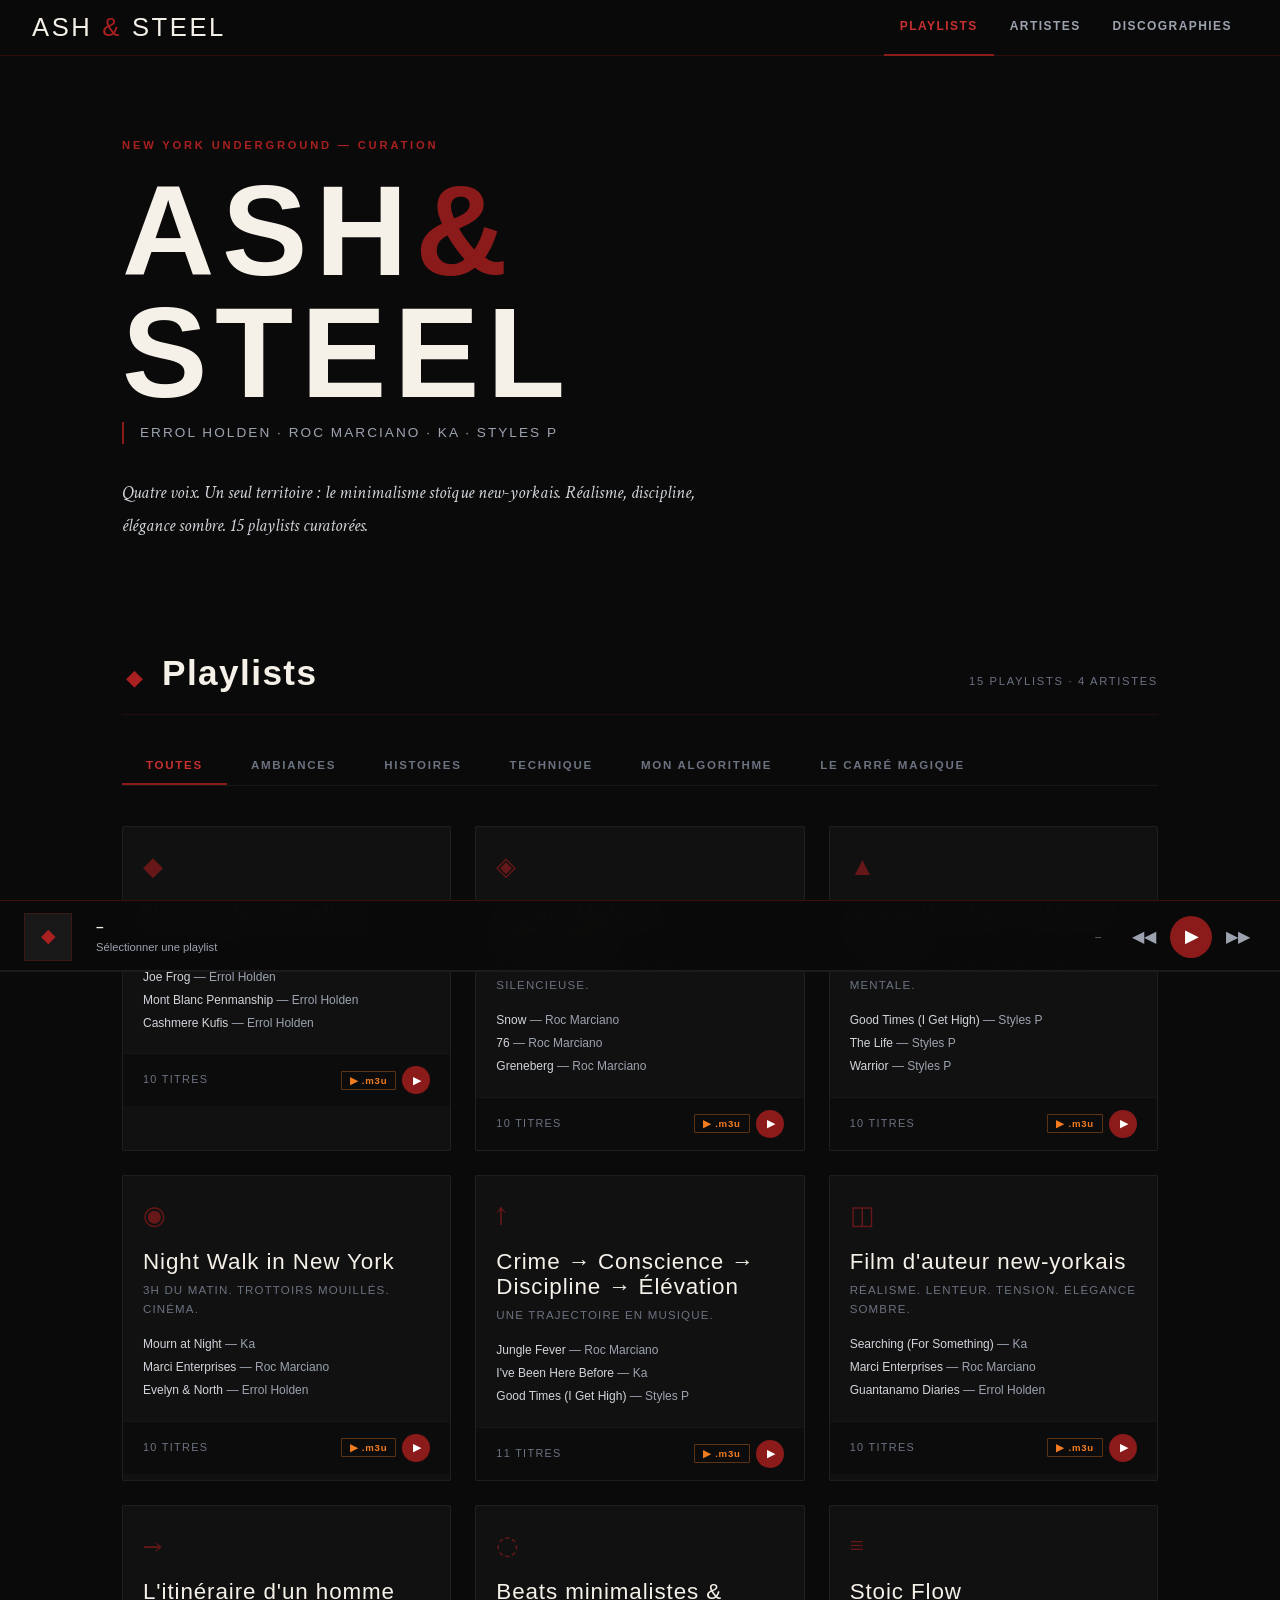
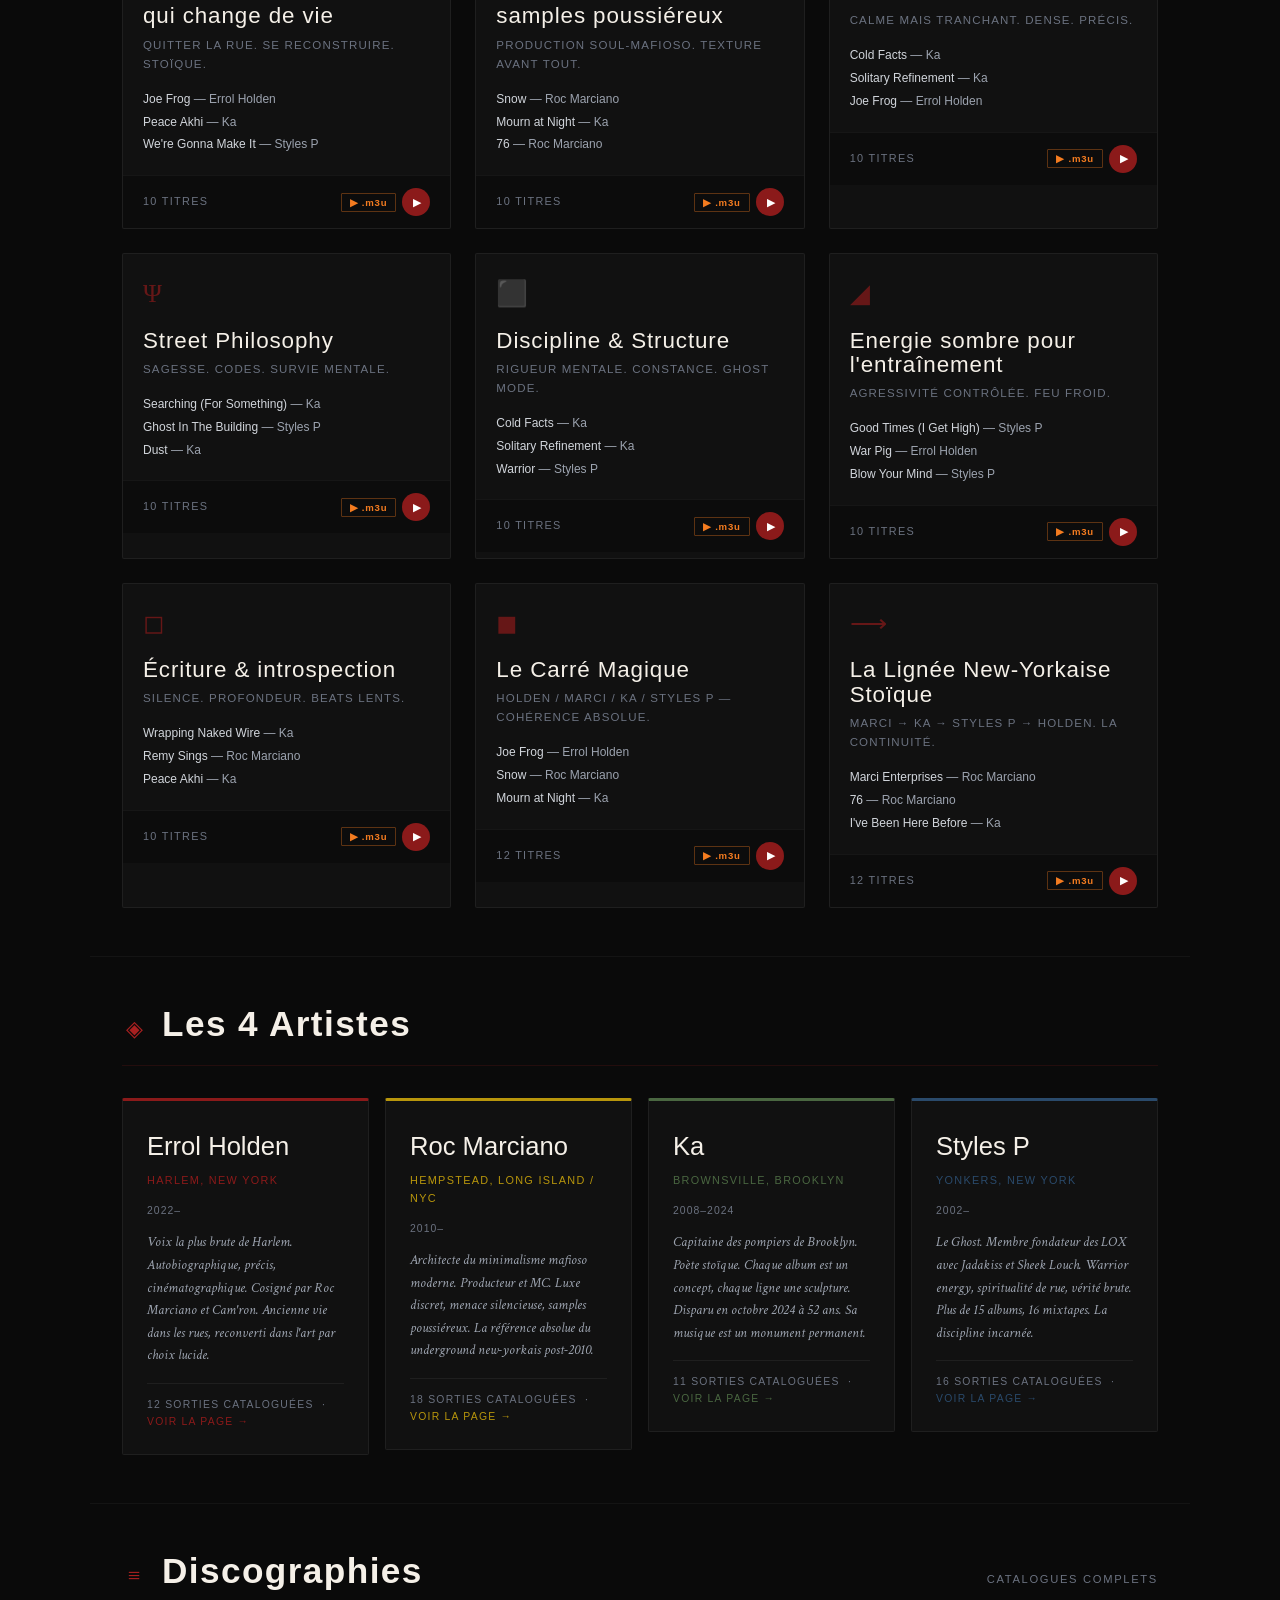
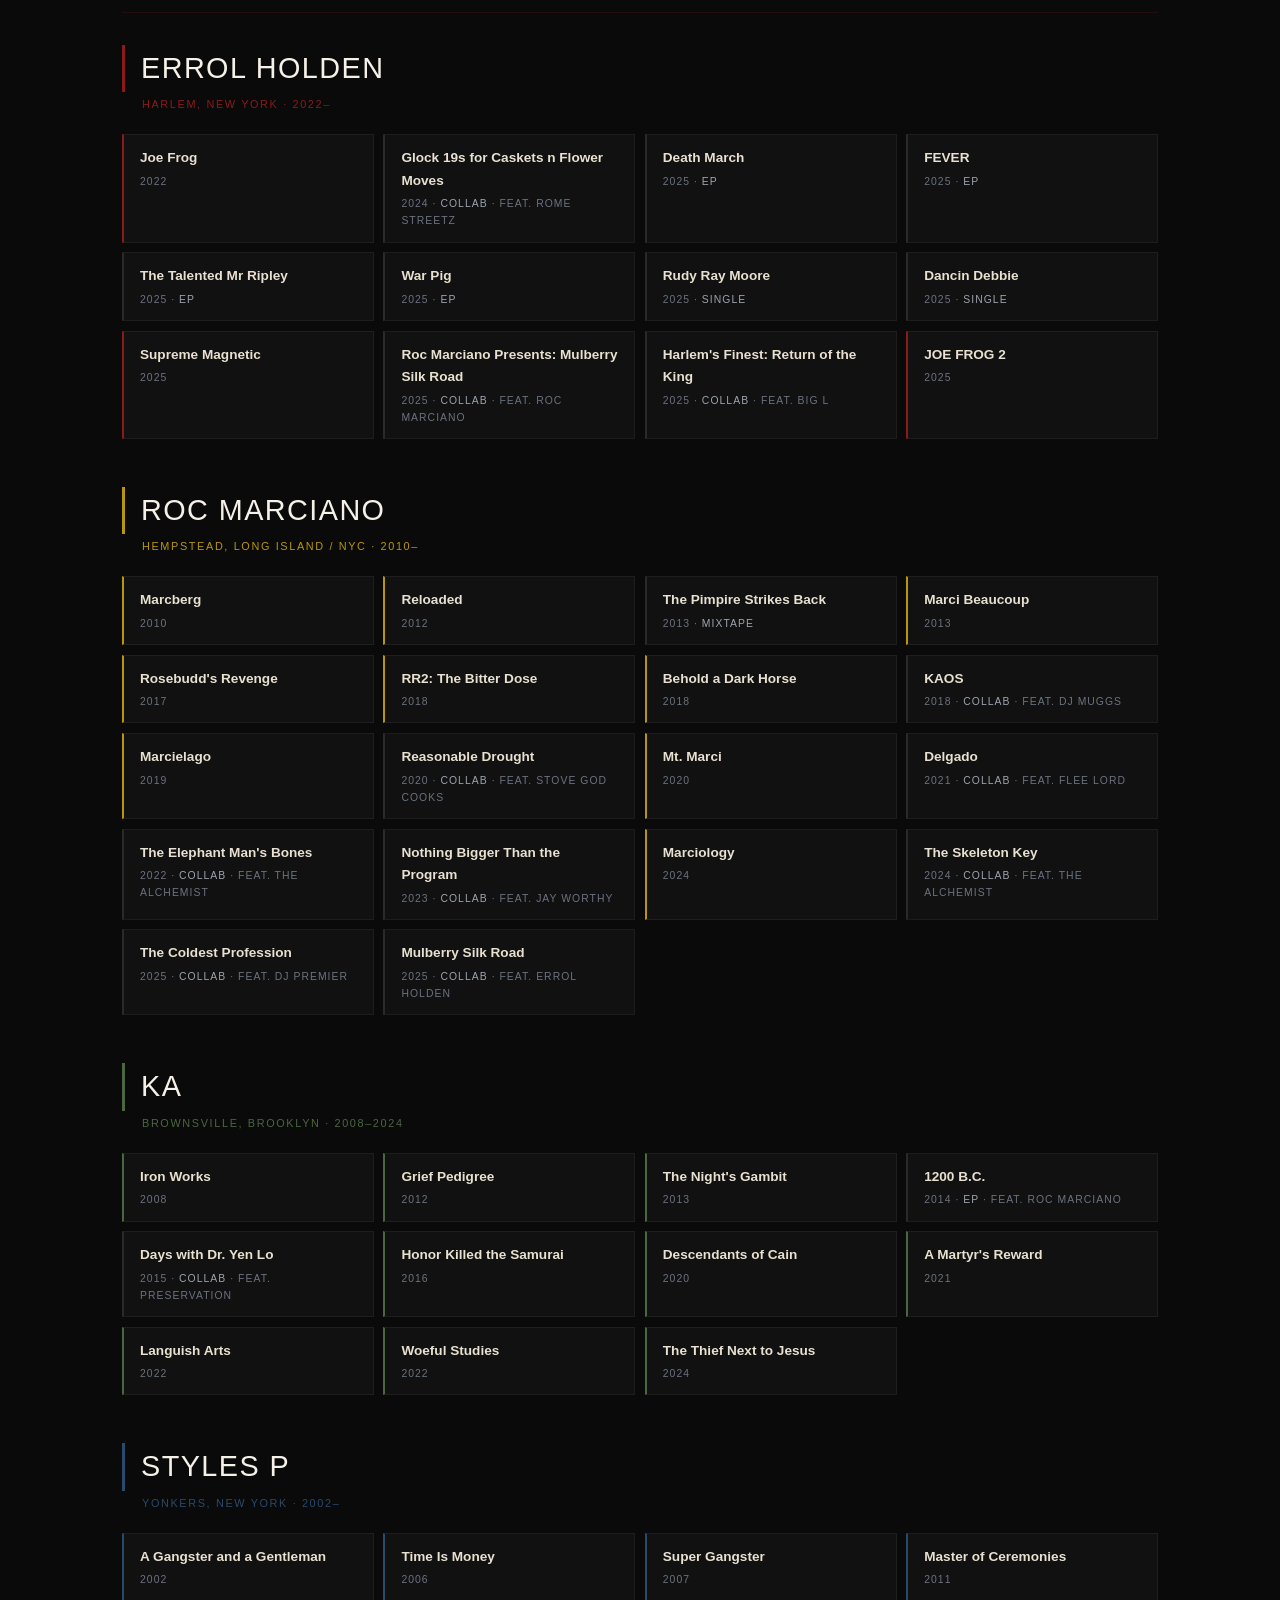
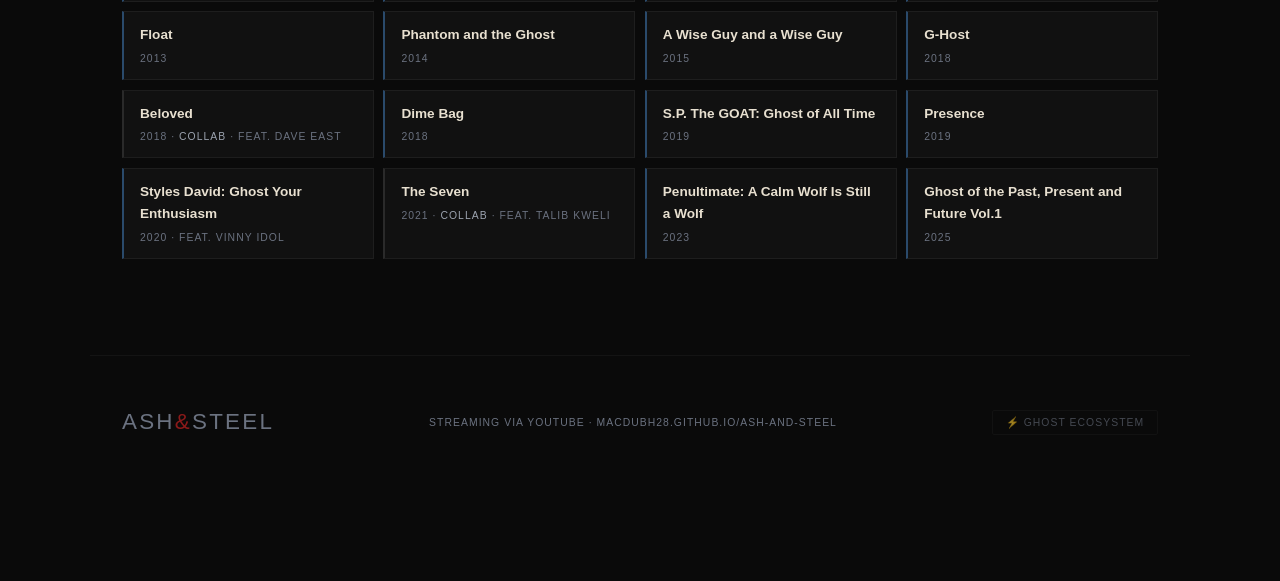
==== commit a67b0a01: "feat: add Ghost ecosystem link in footer" ====
--- a/index.html
+++ b/index.html
@@ -79,6 +79,9 @@
   <footer class="footer">
     <div class="footer-logo">ASH<span>&</span>STEEL</div>
     <div class="footer-note">Streaming via YouTube · macdubh28.github.io/ash-and-steel</div>
+    <div class="footer-ecosystem">
+      <a href="https://macdubh28.github.io/dashboard/" class="footer-link" title="Retour au Hub Ghost">⚡ Ghost Ecosystem</a>
+    </div>
   </footer>
 
   <!-- DETAIL VIEW -->
--- a/style.css
+++ b/style.css
@@ -900,6 +900,28 @@
   color: var(--acier);
 }
 
+
+.footer-ecosystem {
+  font-family: var(--font-ui);
+  font-size: 0.65rem;
+  letter-spacing: 0.1em;
+  text-transform: uppercase;
+}
+.footer-link {
+  color: var(--acier);
+  text-decoration: none;
+  opacity: 0.6;
+  transition: opacity 0.2s ease, color 0.2s ease;
+  padding: 0.4rem 0.8rem;
+  border: 1px solid rgba(255,255,255,0.06);
+  border-radius: 2px;
+}
+.footer-link:hover {
+  opacity: 1;
+  color: var(--sang);
+  border-color: rgba(139,26,26,0.4);
+}
+
 /* ── MOBILE ──────────────────────────────────────────────── */
 @media (max-width: 680px) {
   .nav { padding: 0 1rem; }
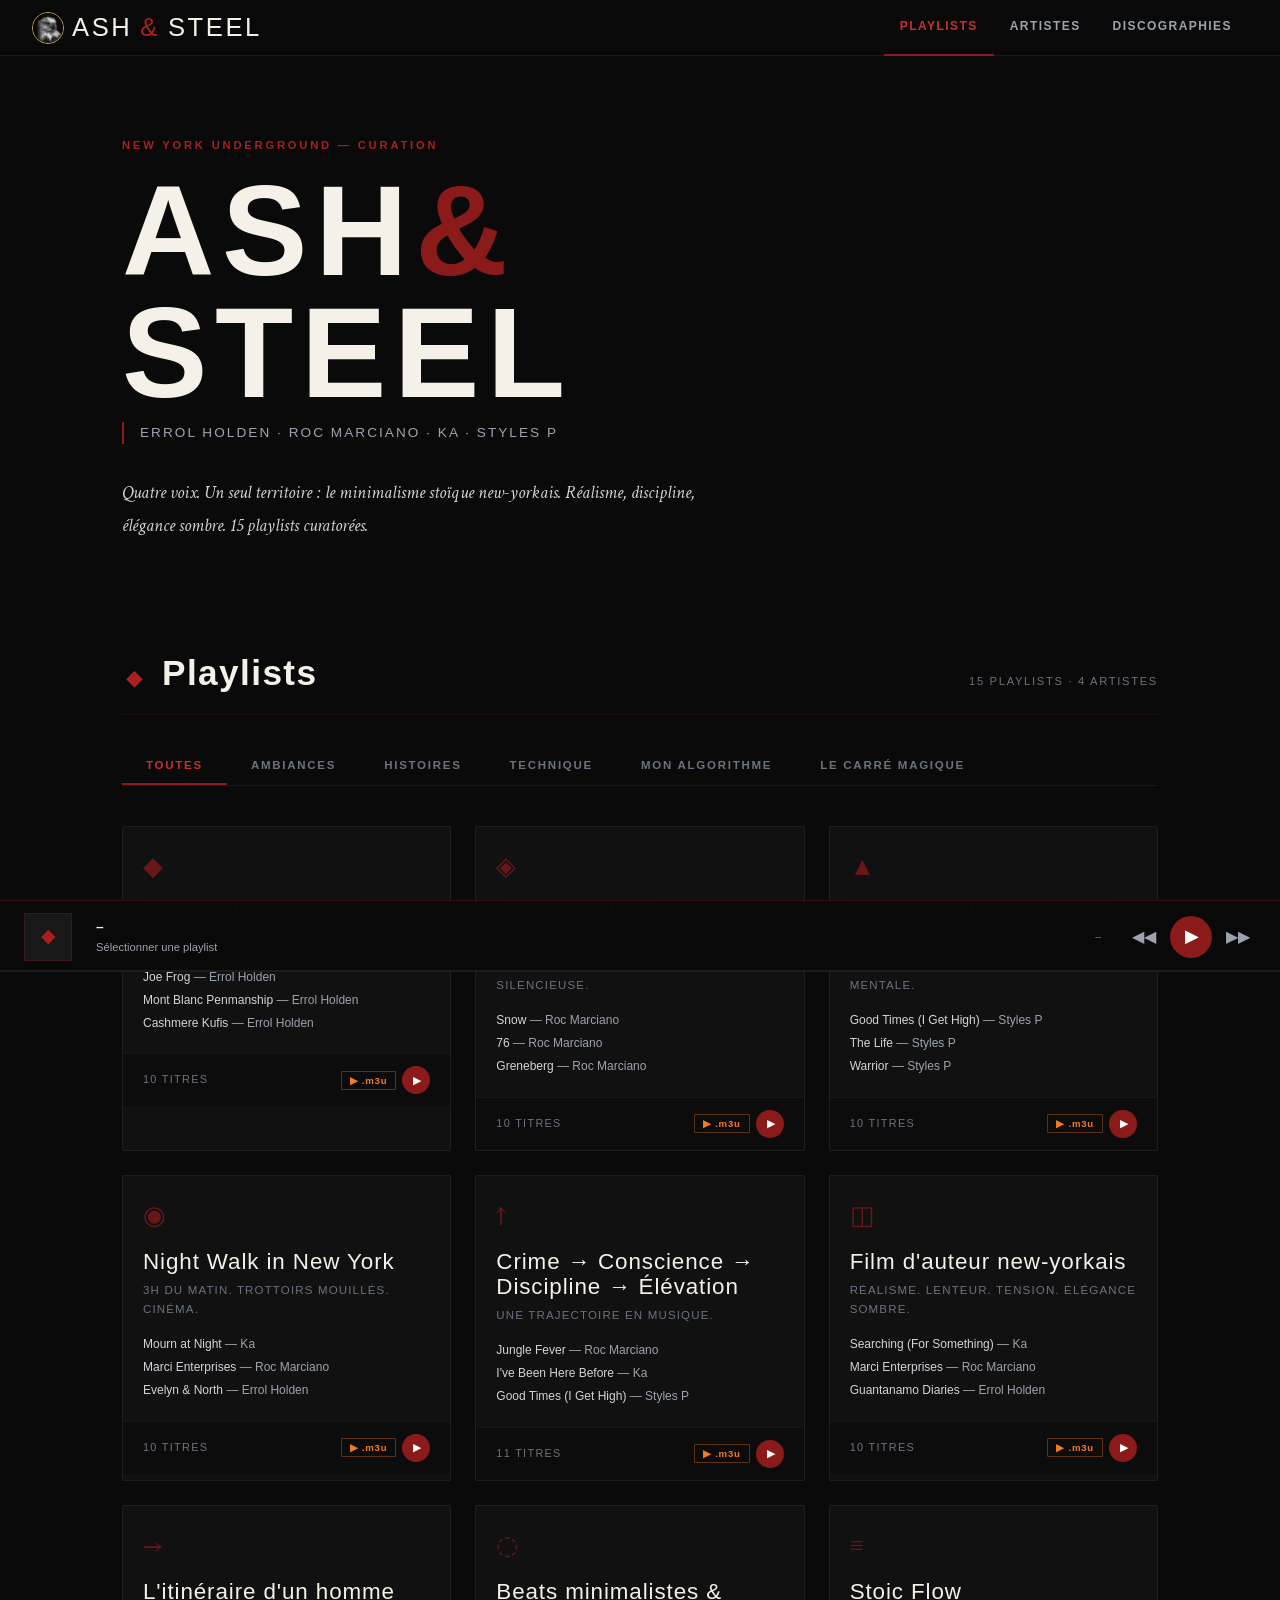
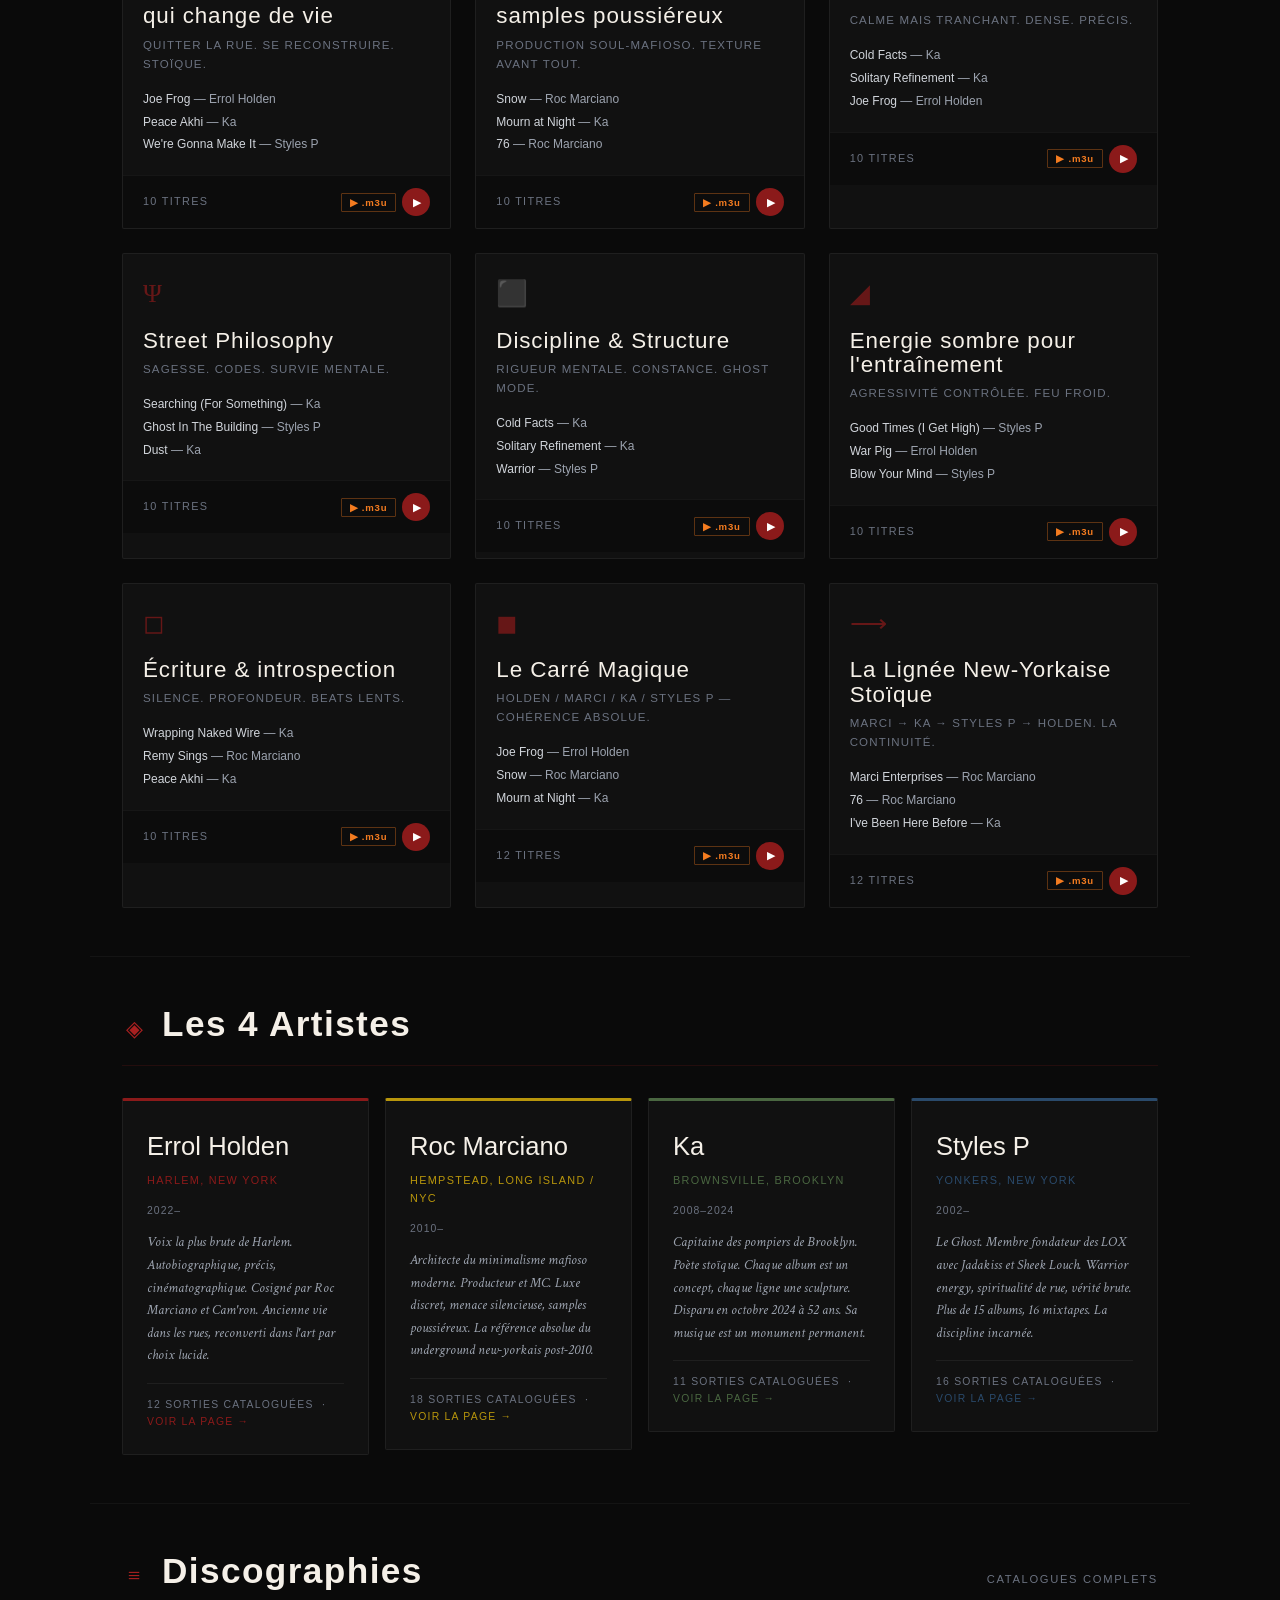
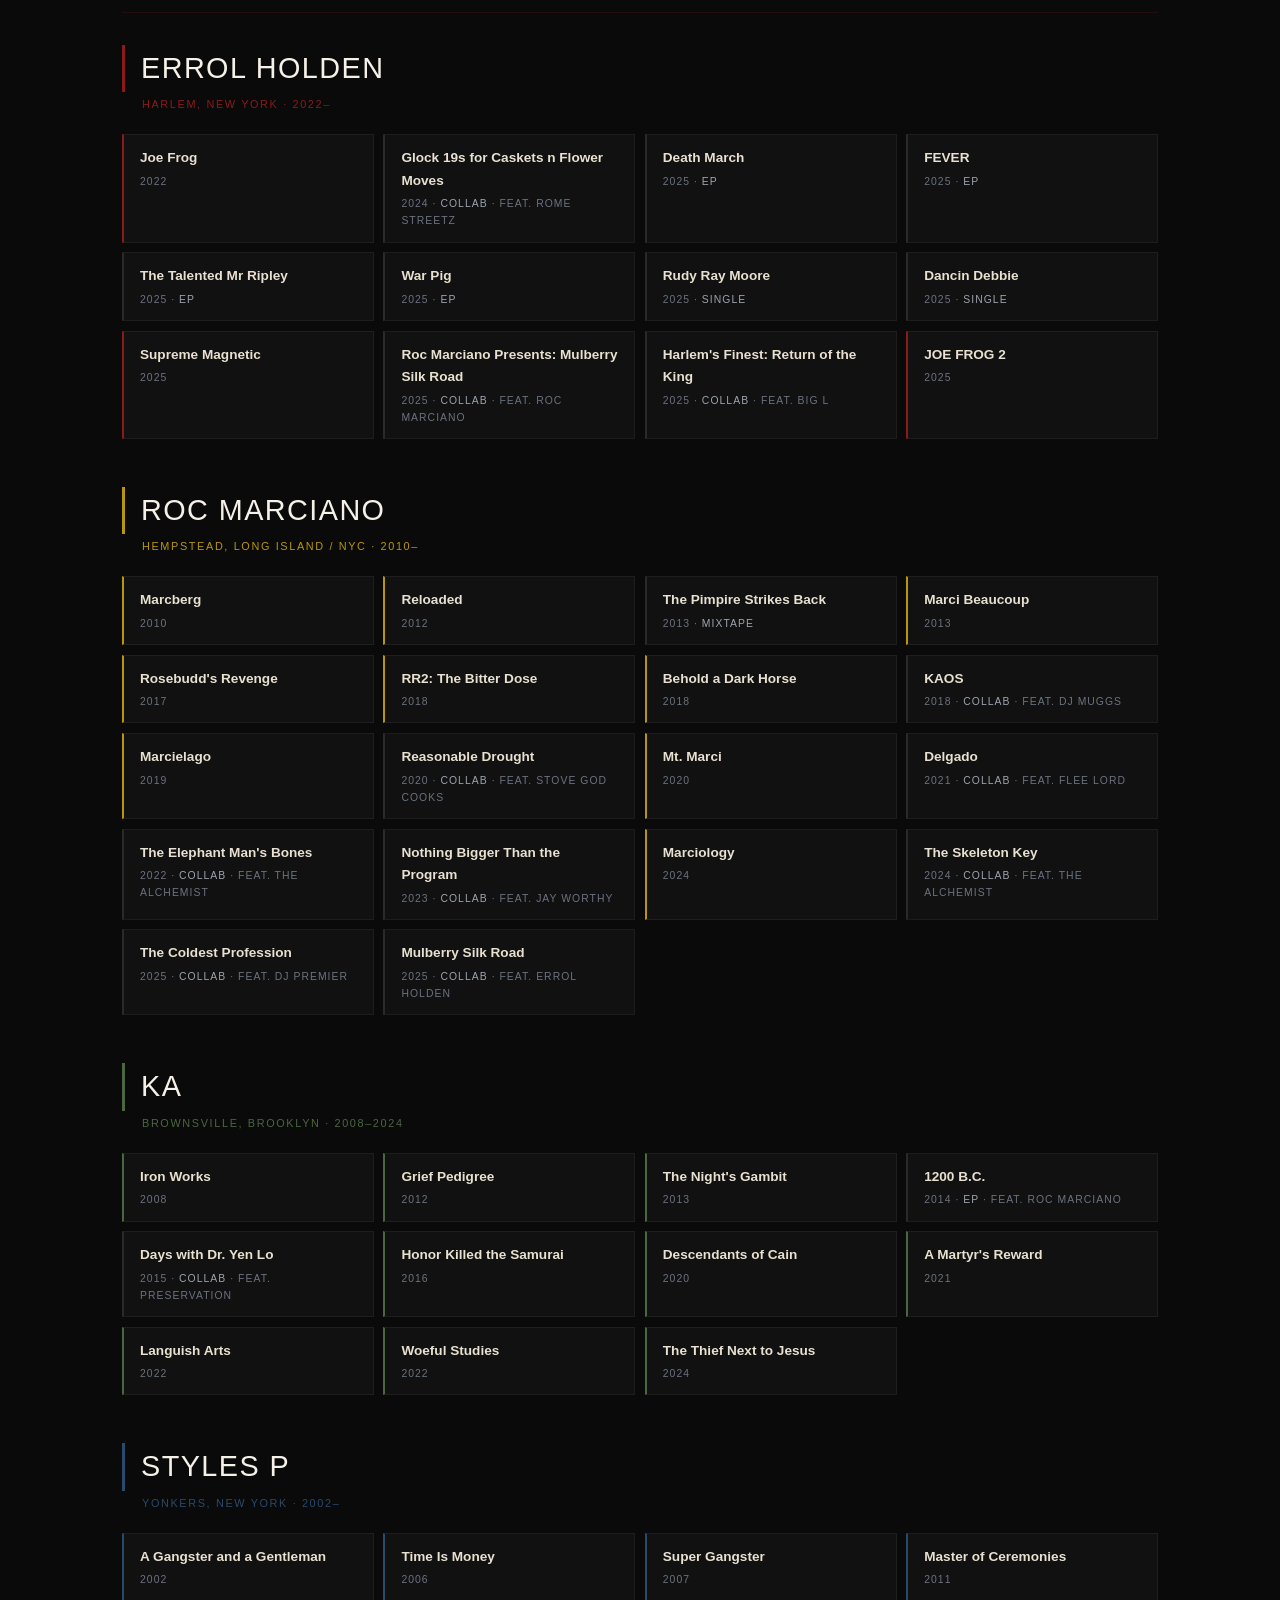
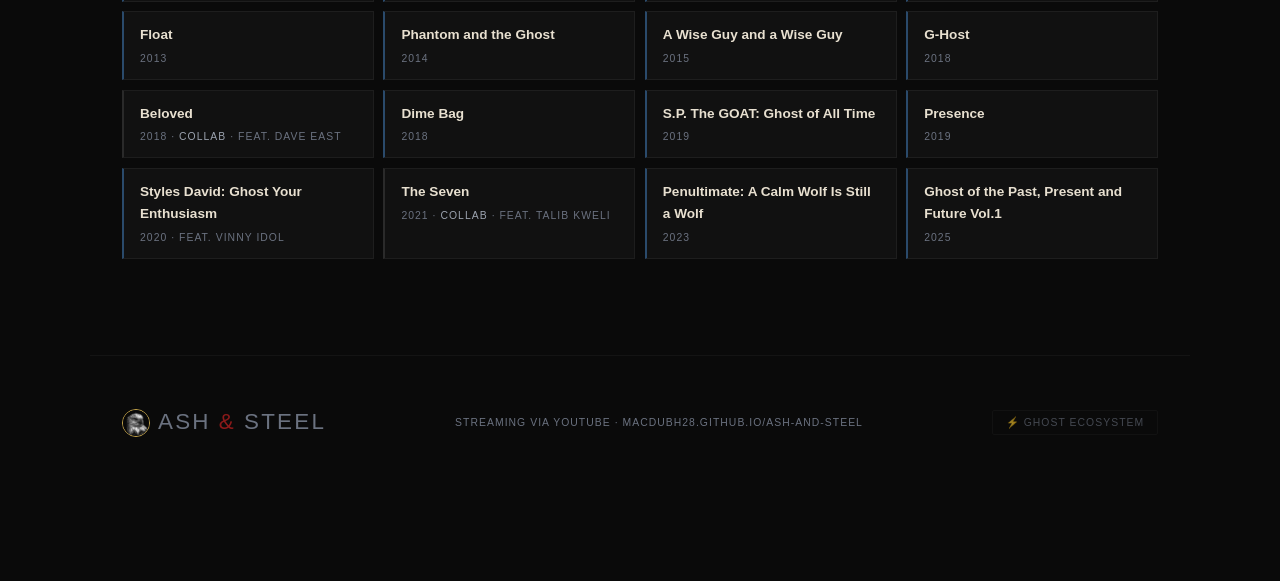
==== commit 6dd7e400: "feat: inject Ghost eagle logo in nav/header/sidebar" ====
--- a/index.html
+++ b/index.html
@@ -18,7 +18,7 @@
 <body>
   <!-- NAV -->
   <nav class="nav">
-    <div class="nav-logo">ASH<span>&</span>STEEL</div>
+    <div class="nav-logo" style="display:flex;align-items:center;gap:8px;"><img src="logo.png" alt="Ghost" style="width:32px;height:32px;object-fit:cover;border-radius:50%;border:1px solid #c9a84c;">ASH<span>&</span>STEEL</div>
     <ul class="nav-links">
       <li><a href="#playlists" class="active">Playlists</a></li>
       <li><a href="#artistes">Artistes</a></li>
@@ -77,7 +77,7 @@
 
   <!-- FOOTER -->
   <footer class="footer">
-    <div class="footer-logo">ASH<span>&</span>STEEL</div>
+    <div class="footer-logo" style="display:flex;align-items:center;gap:8px;justify-content:center;"><img src="logo.png" alt="Ghost" style="width:28px;height:28px;object-fit:cover;border-radius:50%;border:1px solid #c9a84c;">ASH<span>&</span>STEEL</div>
     <div class="footer-note">Streaming via YouTube · macdubh28.github.io/ash-and-steel</div>
     <div class="footer-ecosystem">
       <a href="https://macdubh28.github.io/dashboard/" class="footer-link" title="Retour au Hub Ghost">⚡ Ghost Ecosystem</a>
